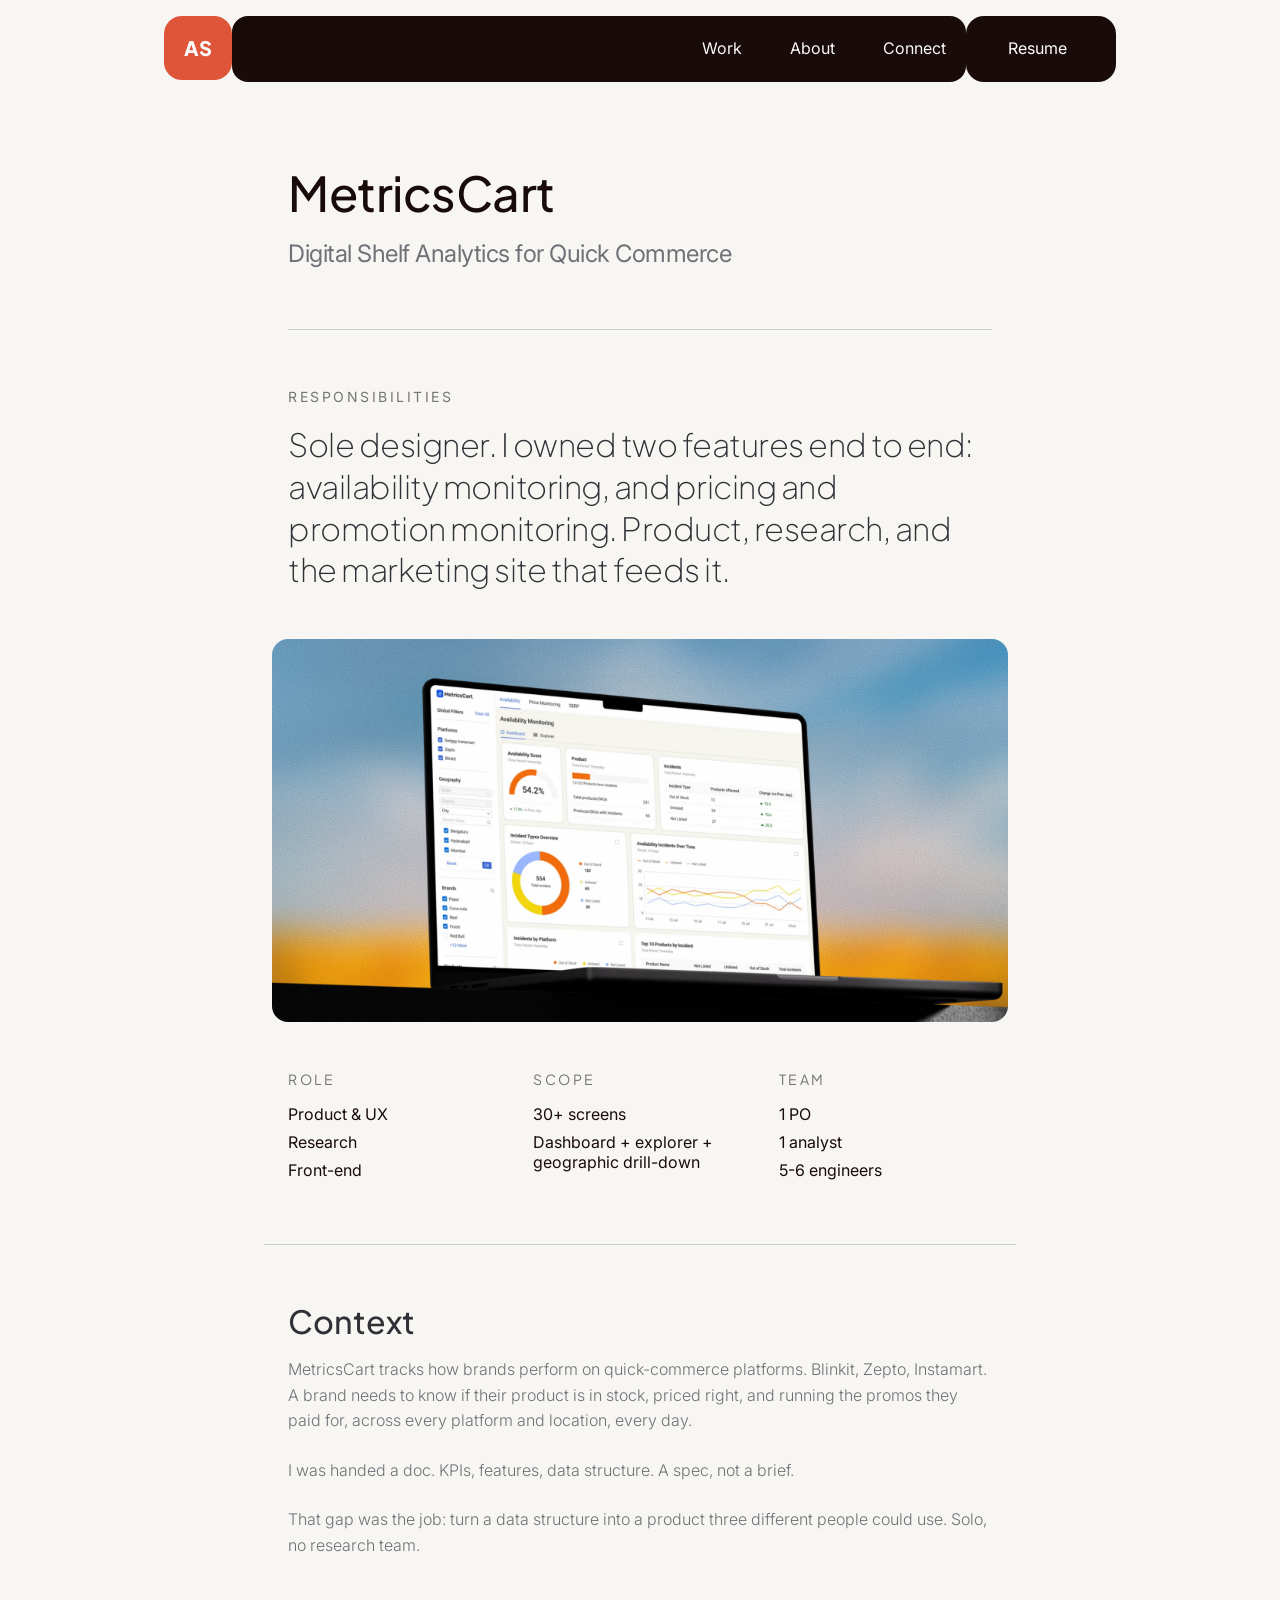
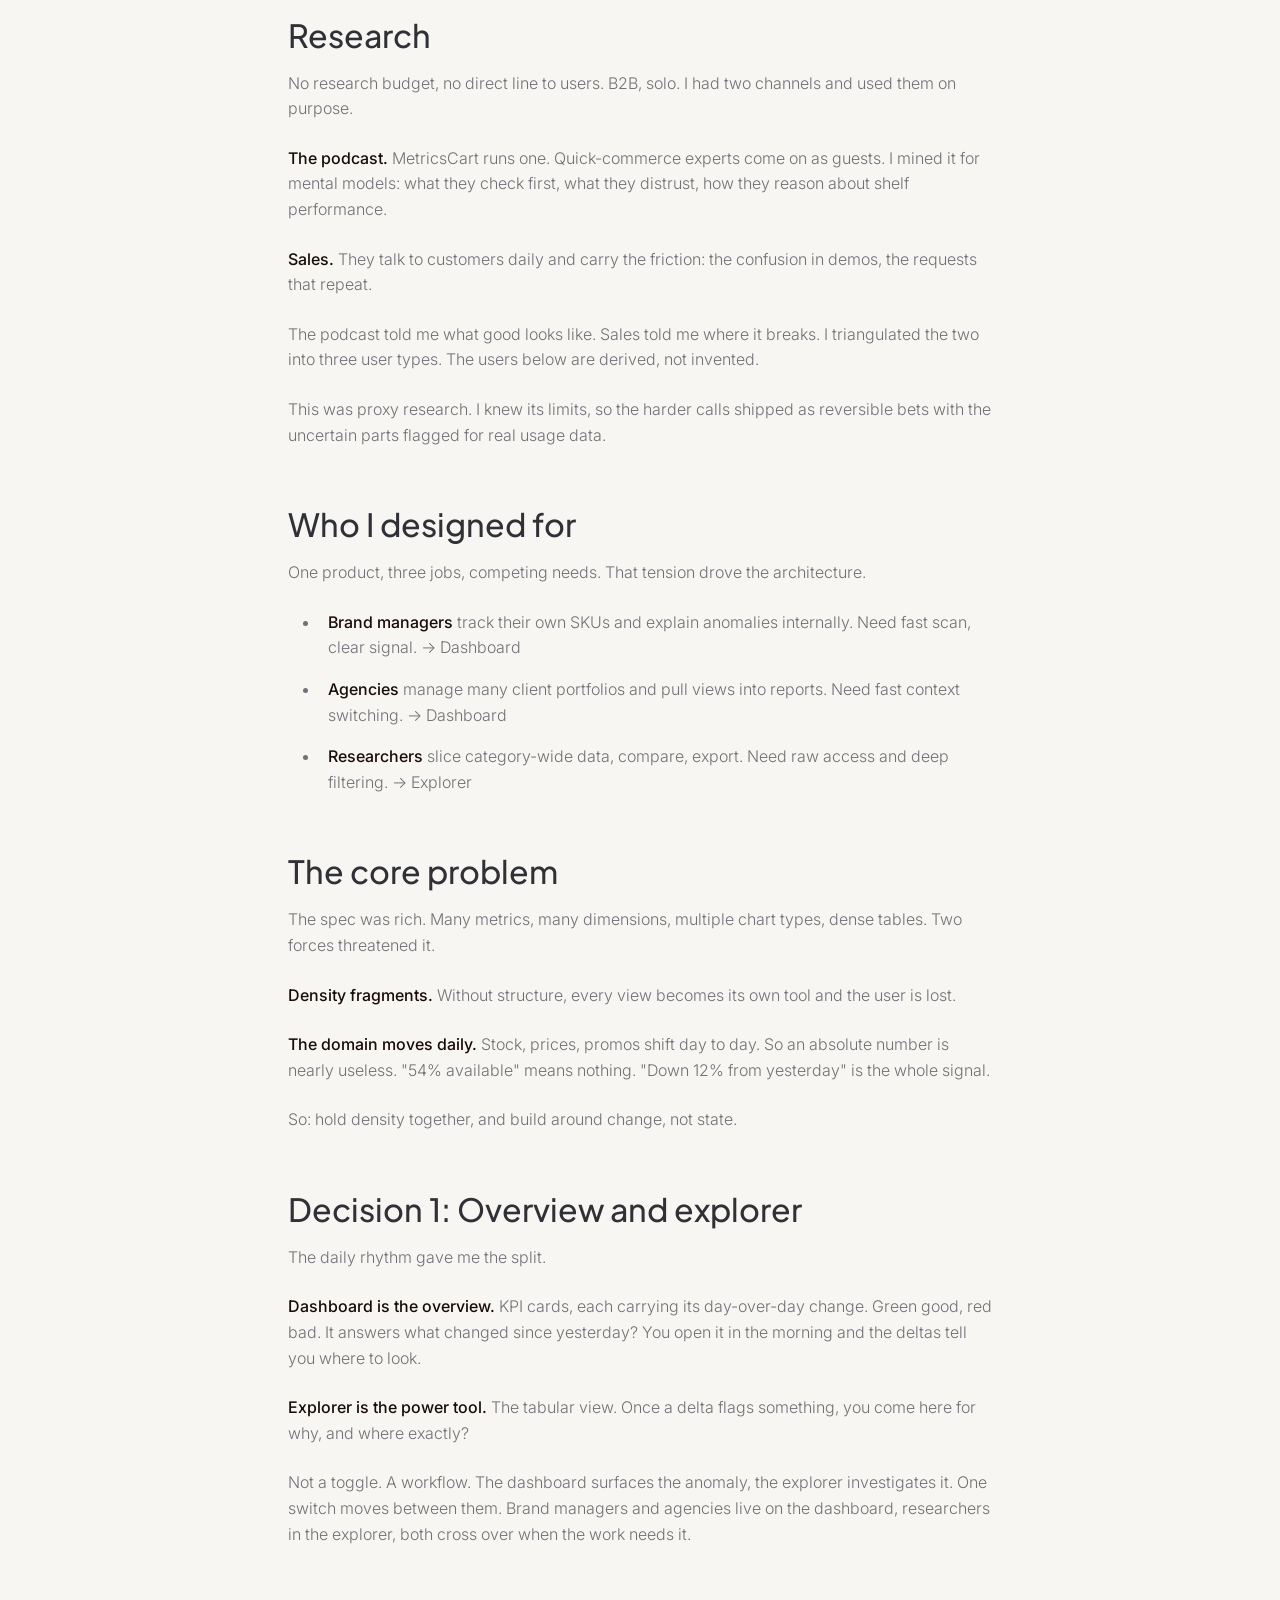
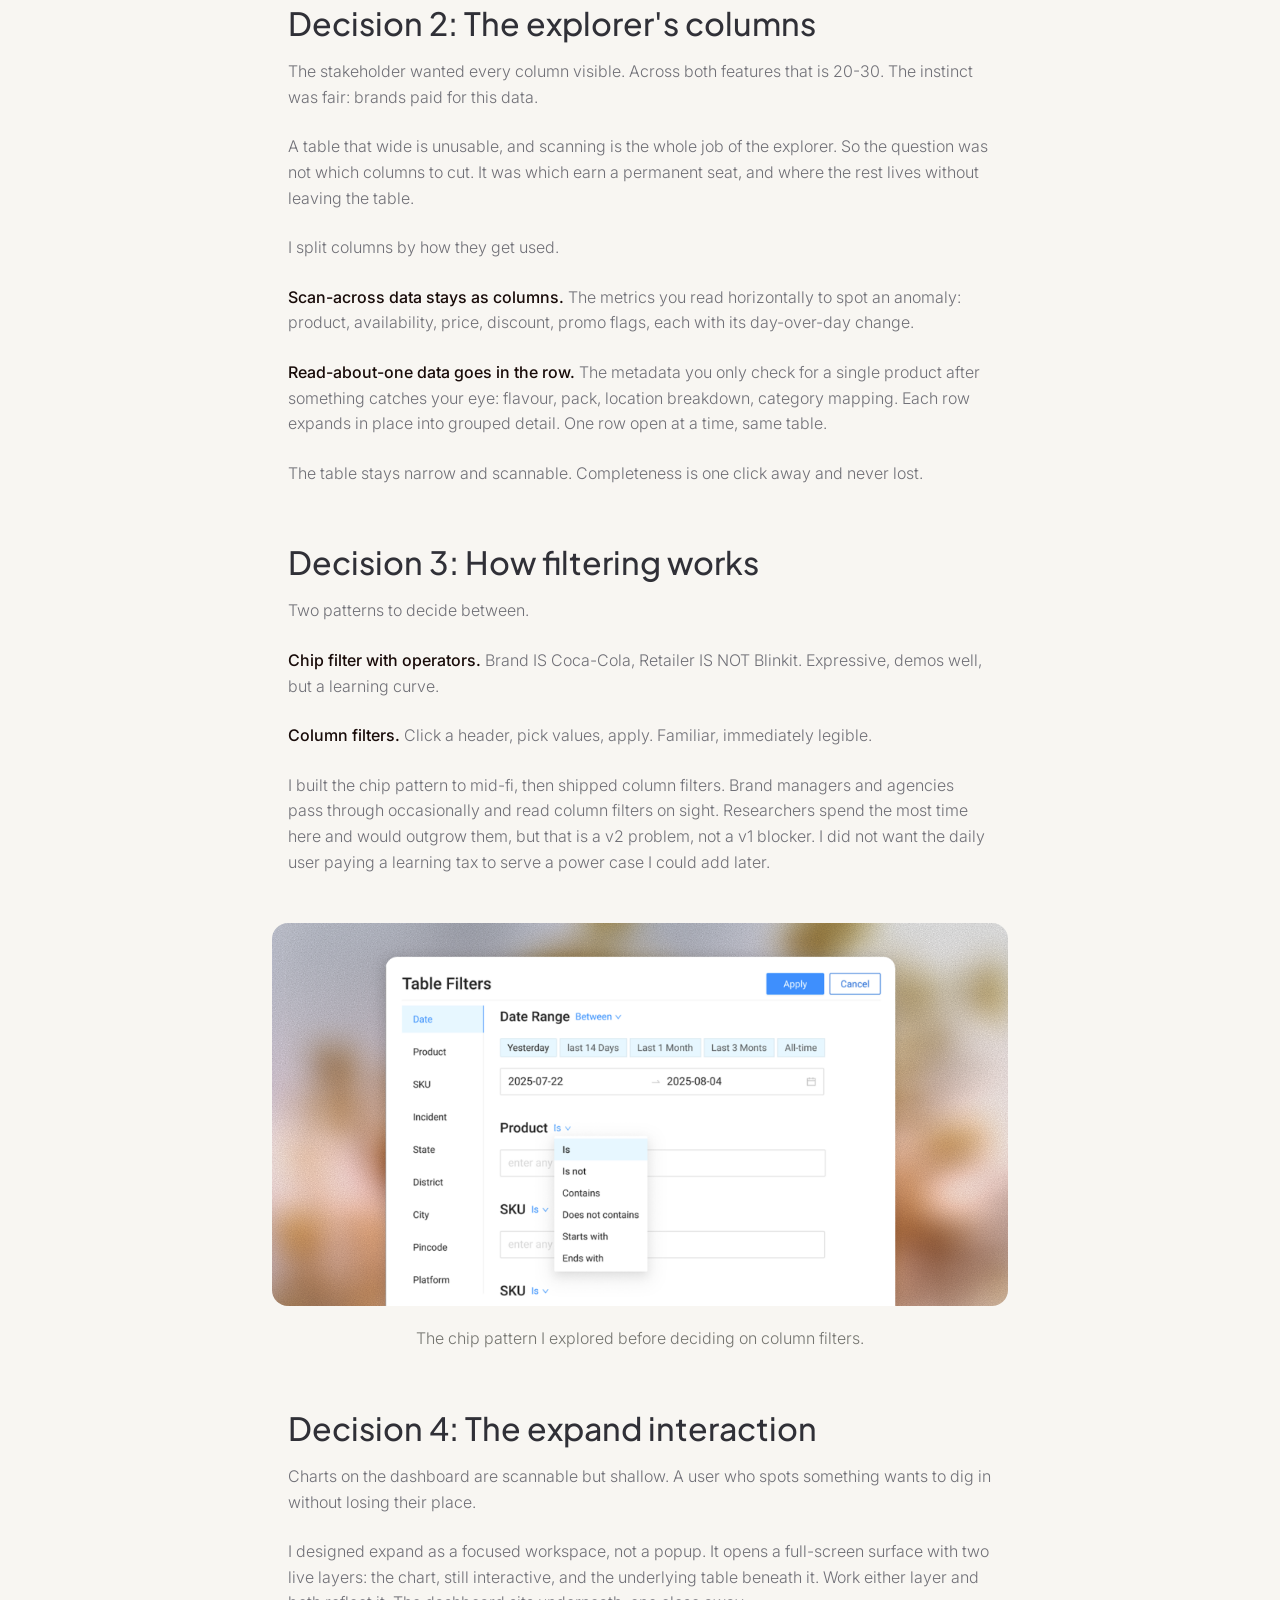
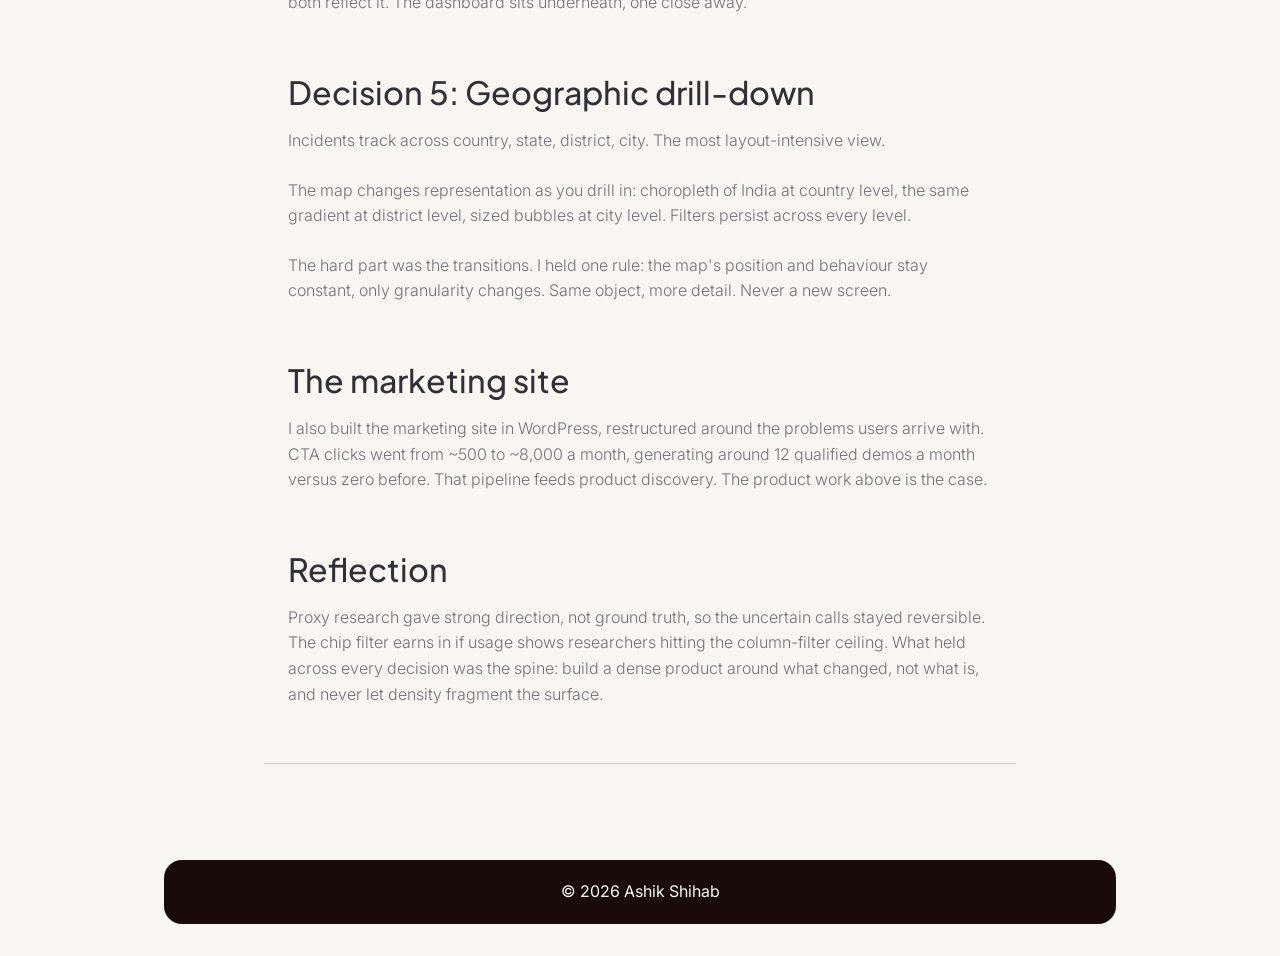
==== metricscart.html @ 1bef54e6 "v3.2" ====
<!doctype html>
<html lang="en">

<head>
  <!-- Google Tag Manager -->
  <script>(function(w,d,s,l,i){w[l]=w[l]||[];w[l].push({'gtm.start':
  new Date().getTime(),event:'gtm.js'});var f=d.getElementsByTagName(s)[0],
  j=d.createElement(s),dl=l!='dataLayer'?'&l='+l:'';j.async=true;j.src=
  'https://www.googletagmanager.com/gtm.js?id='+i+dl;f.parentNode.insertBefore(j,f);
  })(window,document,'script','dataLayer','GTM-5SR7J24V');</script>
  <!-- End Google Tag Manager -->
  <!-- Google tag (gtag.js) -->
  <script async src="https://www.googletagmanager.com/gtag/js?id=G-SK0MLRH5QR"></script>
  <script>
    window.dataLayer = window.dataLayer || [];
    function gtag() { dataLayer.push(arguments); }
    gtag('js', new Date());

    gtag('config', 'G-SK0MLRH5QR');
  </script>
    <meta charset="UTF-8" />
    <meta name="viewport" content="width=device-width, initial-scale=1.0" />
    <meta name="robots" content="noindex, nofollow" />
    <title>MetricsCart Case Study | Ashik Shihab</title>
    <meta property="og:title" content="MetricsCart Case Study | Ashik Shihab" />
    <meta property="og:description" content="Designing the V1 of a quick-commerce digital shelf analytics platform." />
    <meta property="og:image" content="assets/OG image.png" />
    <meta property="og:type" content="website" />
    <link rel="stylesheet" href="variables.css" />
    <link rel="stylesheet" href="styles.css" />
    <link rel="icon" type="image/png" href="assets/favicon.png" />
    <link rel="preconnect" href="https://fonts.googleapis.com" />
    <link rel="preconnect" href="https://fonts.gstatic.com" crossorigin />
    <link href="https://fonts.googleapis.com/css2?family=Plus+Jakarta+Sans:ital,wght@0,200..800;1,200..800&display=swap"
        rel="stylesheet" />
    <link rel="preconnect" href="https://fonts.googleapis.com" />
    <link rel="preconnect" href="https://fonts.gstatic.com" crossorigin />
    <link
        href="https://fonts.googleapis.com/css2?family=Inter:ital,opsz,wght@0,14..32,100..900;1,14..32,100..900&family=Plus+Jakarta+Sans:ital,wght@0,200..800;1,200..800&display=swap"
        rel="stylesheet" />
    <link rel="preconnect" href="https://fonts.googleapis.com">
    <link rel="preconnect" href="https://fonts.gstatic.com" crossorigin>
    <link
        href="https://fonts.googleapis.com/css2?family=Bodoni+Moda:ital,opsz,wght@0,6..96,400..900;1,6..96,400..900&display=swap"
        rel="stylesheet">
    <script type="text/javascript">
        (function(c,l,a,r,i,t,y){
            c[a]=c[a]||function(){(c[a].q=c[a].q||[]).push(arguments)};
            t=l.createElement(r);t.async=1;t.src="https://www.clarity.ms/tag/"+i;
            y=l.getElementsByTagName(r)[0];y.parentNode.insertBefore(t,y);
        })(window, document, "clarity", "script", "wahi4o6rlw");
    </script>

</head>

<body>
  <!-- Google Tag Manager (noscript) -->
  <noscript><iframe src="https://www.googletagmanager.com/ns.html?id=GTM-5SR7J24V"
  height="0" width="0" style="display:none;visibility:hidden"></iframe></noscript>
  <!-- End Google Tag Manager (noscript) -->
    <header>
        <div class="container container-nav">
            <a href="/" class="logo" id="home-logo">AS</a>
            <div class="nav-spacer"></div>
            <button class="nav-toggle" aria-label="Toggle navigation">
                <span></span>
                <span></span>
                <span></span>
            </button>
            <div class="mobile-menu">
                <div class="nav">
                    <a href="/#work">Work</a>
                    <a href="/#about">About</a>
                    <a href="#connect">Connect</a>
                </div>
                <a href="Ashik_Shihab.pdf" class="resume-btn" target="_blank">
                    <span>Resume</span>
                    <img src="assets/arrow.svg" width="20" height="20" alt="Arrow Icon" />
                </a>
            </div>
        </div>
    </header>

    <main class="case-study-main">
        <section class="container case-hero">
            <div class="text-container">
                <h1 class="case-title">MetricsCart</h1>
                <p class="case-subtitle">Digital Shelf Analytics for Quick Commerce</p>

                <div class="divider"></div>

                <p class="case-eyebrow">Responsibilities</p>
                <h2 class="case-heading">Sole designer. I owned two features end to end: availability monitoring, and pricing and promotion monitoring. Product, research, and the marketing site that feeds it.</h2>
            </div>

            <div class="case-main-image">
                <img src="assets/mc-casestudy-heroimg.png" alt="MetricsCart Hero Image" />
            </div>

            <div class="text-container">
                <div class="case-meta-grid">
                    <div class="meta-column">
                        <span class="meta-title">Role</span>
                        <ul>
                            <li>Product & UX</li>
                            <li>Research</li>
                            <li>Front-end</li>
                        </ul>
                    </div>
                    <div class="meta-column">
                        <span class="meta-title">Scope</span>
                        <ul>
                            <li>30+ screens</li>
                            <li>Dashboard + explorer + geographic drill-down</li>
                        </ul>
                    </div>
                    <div class="meta-column">
                        <span class="meta-title">Team</span>
                        <ul>
                            <li>1 PO</li>
                            <li>1 analyst</li>
                            <li>5-6 engineers</li>
                        </ul>
                    </div>
                </div>
            </div>
        </section>

        <section class="container case-content">
            <div class="case-section">
                <div class="text-container">
                    <h3>Context</h3>
                    <p>MetricsCart tracks how brands perform on quick-commerce platforms. Blinkit, Zepto, Instamart. A brand needs to know if their product is in stock, priced right, and running the promos they paid for, across every platform and location, every day.</p>
                    <p>I was handed a doc. KPIs, features, data structure. A spec, not a brief.</p>
                    <p>That gap was the job: turn a data structure into a product three different people could use. Solo, no research team.</p>
                </div>

            </div>

            <div class="case-section">
                <div class="text-container">
                    <h3>Research</h3>
                    <p>No research budget, no direct line to users. B2B, solo. I had two channels and used them on purpose.</p>
                    <p><span class="bold">The podcast.</span> MetricsCart runs one. Quick-commerce experts come on as guests. I mined it for mental models: what they check first, what they distrust, how they reason about shelf performance.</p>
                    <p><span class="bold">Sales.</span> They talk to customers daily and carry the friction: the confusion in demos, the requests that repeat.</p>
                    <p>The podcast told me what good looks like. Sales told me where it breaks. I triangulated the two into three user types. The users below are derived, not invented.</p>
                    <p>This was proxy research. I knew its limits, so the harder calls shipped as reversible bets with the uncertain parts flagged for real usage data.</p>
                </div>

            </div>

            <div class="case-section">
                <div class="text-container">
                    <h3>Who I designed for</h3>
                    <p>One product, three jobs, competing needs. That tension drove the architecture.</p>
                    <ul>
                        <li><span class="bold">Brand managers</span> track their own SKUs and explain anomalies internally. Need fast scan, clear signal. &rarr; Dashboard</li>
                        <li><span class="bold">Agencies</span> manage many client portfolios and pull views into reports. Need fast context switching. &rarr; Dashboard</li>
                        <li><span class="bold">Researchers</span> slice category-wide data, compare, export. Need raw access and deep filtering. &rarr; Explorer</li>
                    </ul>
                </div>

            </div>

            <div class="case-section">
                <div class="text-container">
                    <h3>The core problem</h3>
                    <p>The spec was rich. Many metrics, many dimensions, multiple chart types, dense tables. Two forces threatened it.</p>
                    <p><span class="bold">Density fragments.</span> Without structure, every view becomes its own tool and the user is lost.</p>
                    <p><span class="bold">The domain moves daily.</span> Stock, prices, promos shift day to day. So an absolute number is nearly useless. "54% available" means nothing. "Down 12% from yesterday" is the whole signal.</p>
                    <p>So: hold density together, and build around change, not state.</p>
                </div>

            </div>

            <div class="case-section">
                <div class="text-container">
                    <h3>Decision 1: Overview and explorer</h3>
                    <p>The daily rhythm gave me the split.</p>
                    <p><span class="bold">Dashboard is the overview.</span> KPI cards, each carrying its day-over-day change. Green good, red bad. It answers what changed since yesterday? You open it in the morning and the deltas tell you where to look.</p>
                    <p><span class="bold">Explorer is the power tool.</span> The tabular view. Once a delta flags something, you come here for why, and where exactly?</p>
                    <p>Not a toggle. A workflow. The dashboard surfaces the anomaly, the explorer investigates it. One switch moves between them. Brand managers and agencies live on the dashboard, researchers in the explorer, both cross over when the work needs it.</p>
                </div>

            </div>

            <div class="case-section">
                <div class="text-container">
                    <h3>Decision 2: The explorer's columns</h3>
                    <p>The stakeholder wanted every column visible. Across both features that is 20-30. The instinct was fair: brands paid for this data.</p>
                    <p>A table that wide is unusable, and scanning is the whole job of the explorer. So the question was not which columns to cut. It was which earn a permanent seat, and where the rest lives without leaving the table.</p>
                    <p>I split columns by how they get used.</p>
                    <p><span class="bold">Scan-across data stays as columns.</span> The metrics you read horizontally to spot an anomaly: product, availability, price, discount, promo flags, each with its day-over-day change.</p>
                    <p><span class="bold">Read-about-one data goes in the row.</span> The metadata you only check for a single product after something catches your eye: flavour, pack, location breakdown, category mapping. Each row expands in place into grouped detail. One row open at a time, same table.</p>
                    <p>The table stays narrow and scannable. Completeness is one click away and never lost.</p>
                </div>

            </div>

            <div class="case-section">
                <div class="text-container">
                    <h3>Decision 3: How filtering works</h3>
                    <p>Two patterns to decide between.</p>
                    <p><span class="bold">Chip filter with operators.</span> Brand IS Coca-Cola, Retailer IS NOT Blinkit. Expressive, demos well, but a learning curve.</p>
                    <p><span class="bold">Column filters.</span> Click a header, pick values, apply. Familiar, immediately legible.</p>
                    <p>I built the chip pattern to mid-fi, then shipped column filters. Brand managers and agencies pass through occasionally and read column filters on sight. Researchers spend the most time here and would outgrow them, but that is a v2 problem, not a v1 blocker. I did not want the daily user paying a learning tax to serve a power case I could add later.</p>
                </div>
                <div class="case-image-wrapper">
                    <img src="assets/Mid-fidelity-filter.png" alt="Mid-fidelity chip filter exploration" />
                    <p class="case-image-caption">The chip pattern I explored before deciding on column filters.</p>
                </div>
            </div>

            <div class="case-section">
                <div class="text-container">
                    <h3>Decision 4: The expand interaction</h3>
                    <p>Charts on the dashboard are scannable but shallow. A user who spots something wants to dig in without losing their place.</p>
                    <p>I designed expand as a focused workspace, not a popup. It opens a full-screen surface with two live layers: the chart, still interactive, and the underlying table beneath it. Work either layer and both reflect it. The dashboard sits underneath, one close away.</p>
                </div>

            </div>

            <div class="case-section">
                <div class="text-container">
                    <h3>Decision 5: Geographic drill-down</h3>
                    <p>Incidents track across country, state, district, city. The most layout-intensive view.</p>
                    <p>The map changes representation as you drill in: choropleth of India at country level, the same gradient at district level, sized bubbles at city level. Filters persist across every level.</p>
                    <p>The hard part was the transitions. I held one rule: the map's position and behaviour stay constant, only granularity changes. Same object, more detail. Never a new screen.</p>
                </div>

            </div>

            <div class="case-section">
                <div class="text-container">
                    <h3>The marketing site</h3>
                    <p>I also built the marketing site in WordPress, restructured around the problems users arrive with. CTA clicks went from ~500 to ~8,000 a month, generating around 12 qualified demos a month versus zero before. That pipeline feeds product discovery. The product work above is the case.</p>
                </div>
            </div>

            <div class="case-section">
                <div class="text-container">
                    <h3>Reflection</h3>
                    <p>Proxy research gave strong direction, not ground truth, so the uncertain calls stayed reversible. The chip filter earns in if usage shows researchers hitting the column-filter ceiling. What held across every decision was the spine: build a dense product around what changed, not what is, and never let density fragment the surface.</p>
                </div>
            </div>
        </section>

    </main>
    <footer>
        <div class="container footer-container">
            <p>&copy; 2026 Ashik Shihab</p>
        </div>
    </footer>
    <script src="script.js"></script>
</body>

</html>
---- variables.css ----
:root {
    /* Colors */
    --primary-color: #DF553A;
    --primary-hover: #ff9858;
    --bg-color: hsl(45, 31%, 96%);
    --dark-black: #180B09;
    --white: #fafaf9;
    --mid-black: #303037;
    --secondary-black: #505057;
    --light-black: #707077;
    --text-muted: hsl(53, 2%, 45%);
    --border-light: hsl(0, 0%, 80%);
    --border-warm: #ebe5e0;

    /* Typography */
    --font-heading: "Plus Jakarta Sans", sans-serif;
    --font-body: Inter, sans-serif;

    /* Font Sizes */
    --fs-base-px: 16px;
    --fs-xs: 0.875rem;
    --fs-sm: 1rem;
    --fs-base: 1.125rem;
    --fs-md: 1.25rem;
    --fs-lg: 1.5rem;
    --fs-xl: 2rem;
    --fs-xxl: 3rem;
    --fs-xxxl: 3.5rem;

    /* Font Weights */
    --fw-thin: 200;
    --fw-light: 300;
    --fw-regular: 400;
    --fw-medium: 500;
    --fw-semibold: 600;
    --fw-black: 900;

    /* Transitions */
    --transition-smooth: all 0.4s cubic-bezier(0.22, 1, 0.36, 1);
}
---- styles.css ----
/* RESET */
* {
  margin: 0;
  padding: 0;
  box-sizing: border-box;
  font-size: var(--fs-base-px);
}

html {
  scroll-behavior: smooth;
}

/* GLOBAL BODY STYLES */
body {
  background: var(--bg-color);
  max-width: 1000px;
  margin: 0 auto;
  color: var(--light-black);
}

/* CONTAINER (reusable wrapper) */
.container {
  margin: 0 1.5rem;
}

/* GLOBAL LINK STYLE */
a {
  text-decoration: none;
  color: inherit;
}



/* DEFAULT SECTION SPACING */
section {
  border-bottom: 1px solid var(--border-light);
}

/* HEADINGS BASE */
h1 {
  font-family: var(--font-heading);
  color: var(--dark-black);
}

h2,
h3,
h4 {
  font-family: var(--font-heading);
  color: var(--mid-black);
}

h3 {
  font-size: var(--fs-xl);
  font-weight: var(--fw-medium);
}

h2 {
  font-size: var(--fs-xxxl);
  font-weight: var(--fw-thin);
}

.text-accent {
  font-size: inherit;
  color: var(--text-muted);
  font-weight: inherit;
}

h4 {
  font-size: var(--fs-base);
}

p {
  font-family: var(--font-body);
  color: var(--light-black);
  margin-top: 1rem;
  line-height: 1.6;
}

.text-container {
  padding: 0 1rem;
}

a {
  font-family: var(--font-body);
  color: var(--light-black);
  line-height: 1.6;
}

li {
  font-family: var(--font-body);
  color: var(--light-black);
  margin-bottom: 0.5rem;
  margin-left: 0.5rem;
}

header {
  position: sticky;
  top: 1rem;
  z-index: 1000;
}

.container-nav {
  display: flex;
  flex-direction: row;
  justify-content: space-between;
  align-content: center;
  color: var(--white);
}

.nav-toggle {
  display: none;
  margin-left: auto;
  background: var(--dark-black);
  border: none;
  border-radius: 1.125rem;
  height: 64px;
  width: 64px;
  cursor: pointer;
  box-shadow: none;
}

.nav-toggle span {
  display: block;
  width: 20px;
  height: 2px;
  background: var(--white);
  border-radius: 999px;
  transition: transform 0.3s ease, opacity 0.3s ease;
}

.nav-spacer {
  display: none;
}

.mobile-menu {
  display: contents;
}

.nav {
  display: flex;
  flex-direction: row;
  align-content: center;
  gap: 1.5rem;
  background: var(--dark-black);
  width: 100%;
  align-items: center;
  justify-content: end;
  border-radius: 1rem;
  padding: 0.5rem;
  box-shadow: none;
}

.nav a {
  color: var(--white);
  padding: 0.75rem;
  background: transparent;
  border-radius: 1rem;
  transition: var(--transition-smooth);
}

.nav a:hover {
  background: var(--primary-color);
  color: var(--white);
}

.logo {
  font-family: var(--font-heading);
  font-weight: var(--fw-black);
  font-size: var(--fs-md);
  background: var(--primary-color);
  border-radius: 1.125rem;
  color: var(--white);
  box-shadow: none;
  display: flex;
  align-items: center;
  justify-content: center;
  height: 64px;
  padding: 0 1.25rem;
  transition: var(--transition-smooth);
}


.resume-btn {
  display: flex;
  padding: 1rem 1.5rem;
  background: var(--dark-black);
  border-radius: 1.125rem;
  color: #fff;
  align-items: center;
  justify-content: center;
  min-width: 150px;
  transition: var(--transition-smooth);
  box-shadow: none;
}

header.scrolled .nav-toggle,
header.scrolled .nav,
header.scrolled .logo,
header.scrolled .nav-spacer,
header.scrolled .resume-btn {
  box-shadow: 0 4px 20px rgba(0, 0, 0, 0.3);
  transition: box-shadow 0.3s ease;
}

.resume-btn span {
  padding-left: 1.25rem;
  transition: var(--transition-smooth);
}

.resume-btn img {
  transform: translateX(20px);
  margin-left: 0.5rem;
  transition: transform 0.3s ease, opacity 0.3s ease;
  filter: brightness(0) invert(1);
  opacity: 0;
}

.resume-btn:hover {
  background: var(--primary-color);
  color: var(--white);
}

.resume-btn:hover span {
  padding-left: 0rem;
}

.resume-btn:hover img {
  transform: translateX(0);
  transition: transform 0.3s ease, opacity 0.3s ease;
  opacity: 1;
}

.bold {
  font-size: inherit;
  font-weight: var(--fw-medium);
  color: var(--dark-black);
}

.hero {
  padding: 5rem 0.5rem 6rem 0.5rem;
}

.hero-title {
  font-size: var(--fs-base);
  line-height: 1.6;
  margin-bottom: 0rem;
  font-weight: var(--fw-medium);
  color: var(--secondary-black);
}

.hero-description {
  font-size: var(--fs-sm);
  line-height: 1.6;
  font-weight: var(--fw-light);
  margin: 0;
  margin-top: 0.25rem;
  color: var(--light-black);
  letter-spacing: 1px;
}

.hero-additional-info {
  font-size: var(--fs-xxl);
  line-height: 1.2;
  margin: 2rem 0;
  font-weight: var(--fw-light);
  max-width: 85%;
  color: var(--mid-black);
}

.hero-subtitle {
  max-width: 70%;
  font-size: var(--fs-md);
}

.hero-cta {
  display: flex;
  gap: 2rem;
}

/* BUTTON BASE STYLES */
.btn-primary,
.btn-secondary {
  display: flex;
  background-color: transparent;
  padding: 0;
  border: none;
  font-family: var(--font-heading);
  font-weight: var(--fw-regular);
  width: fit-content;
  transition: var(--transition-smooth);
}

.btn-arrow {
  padding: 0.5rem;
  font-size: var(--fs-sm);
  font-weight: var(--fw-regular);
  display: flex;
  align-items: center;
  transition: transform 0.5s cubic-bezier(0.25, 0.8, 0.25, 1), border-radius 0.5s cubic-bezier(0.25, 0.8, 0.25, 1);
}

.btn-label {
  padding: 0.5rem 1rem;
  font-size: var(--fs-sm);
  font-weight: var(--fw-regular);
  display: flex;
  align-items: center;
  transition: var(--transition-smooth);
}

/* PRIMARY BUTTON */
.btn-primary {
  color: var(--dark-black);
}

.btn-primary .btn-label {
  border-radius: 12px;
  background: linear-gradient(to left, var(--primary-color) 50%, var(--dark-black) 50%);
  background-size: 200% 100%;
  background-position: left bottom;
  color: var(--white);
}

.btn-primary .btn-arrow {
  border-radius: 12px;
  background-color: var(--primary-color);
  color: var(--white);
}

.btn-primary .btn-arrow img {
  filter: brightness(0) invert(1);
}

.btn-primary:hover {
  color: var(--primary-color);
}



.btn-primary:hover .btn-label {
  background-position: right bottom;
  border-radius: 12px 0 0 12px;
}

.btn-primary:hover .btn-arrow {
  border-radius: 0 12px 12px 0;
  transform: translateX(-5px);
}

/* SECONDARY BUTTON */
.btn-secondary {
  color: var(--dark-black);
}

.btn-secondary .btn-label {
  border: 1px solid var(--dark-black);
  border-radius: 12px;
  background: linear-gradient(to left, var(--dark-black) 50%, transparent 50%);
  background-size: 200% 100%;
  background-position: left bottom;
  color: var(--dark-black);
}

.btn-secondary .btn-arrow {
  border: 1px solid var(--dark-black);
  border-radius: 12px;
  background-color: var(--dark-black);
}

.btn-secondary:hover .btn-label {
  background-position: right bottom;
  border-radius: 12px 0 0 12px;
  color: var(--white);
}

.btn-secondary:hover .btn-arrow {
  border-radius: 0 12px 12px 0;
  transform: translateX(-5px);
  background-color: var(--dark-black);
}

.btn-secondary:hover .btn-arrow img {
  filter: brightness(0) invert(1);
}

.desktop-btn {
  display: flex;
}

.mobile-btn {
  display: none;
}

/* SOCIAL PROOF SECTION */
.social-proof {
  display: flex;
  flex-direction: column;
  padding-top: 5rem;
  padding-bottom: 2rem;
  gap: 5rem;
  border-bottom: none;
}

.proof-text {
  display: flex;
  gap: 5rem;
}

.proof-subtext {
  align-content: center;
  /* Add custom styles for the subtext wrapper here */
}

.proof-cta {
  margin-top: 0;
}

.proof-grid {
  display: flex;
  flex-direction: row;
  justify-content: space-between;
  gap: 0;
}

.proof-card {
  flex: 1;
  border-radius: 1.125rem;
  padding: 2rem;
  display: flex;
  flex-direction: column;
  gap: 2rem;
  background-color: var(--white);
}


.proof-card h4 {
  font-size: var(--fs-base);
  color: var(--dark-black);
  margin: 0;
  font-weight: var(--fw-medium);
}

.proof-card p {
  color: var(--light-black);
  font-size: var(--fs-sm);
  margin: 0;
  line-height: 1.6;
}

.proof-card-1 {
  border: 1px solid var(--border-warm);
}

.proof-card-2 {
  border-top: 1px solid var(--border-warm);
  border-bottom: 1px solid var(--border-warm);
}

.proof-card-3 {
  border: 1px solid var(--border-warm);
}

/*section - work*/
.work-section {
  display: flex;
  flex-direction: column;
  padding: 5rem 0.5rem 6rem 0.5rem;
  gap: 3rem;
}

.work-container {
  display: flex;
  flex-direction: column;
}

.mc {
  padding-bottom: 0;
  border-bottom: none;
  margin-bottom: 4rem;
}



.work-grid {
  display: grid;
  grid-template-columns: 2fr 3fr;
  gap: 4rem;
}

.work-grid-left {
  display: flex;
  flex-direction: column;
  justify-content: space-between;
  height: 100%;
  gap: 5rem;
}

.work-header {
  display: flex;
  justify-content: space-between;
  align-items: center;
  gap: 2rem;
  margin-bottom: 2.5rem;
}

.work-header h3 {
  margin: 0;
  white-space: nowrap;
}

.work-connector {
  flex: 1;
  height: 1px;
  background-color: var(--border-light);
  position: relative;
}

.work-connector::after {
  content: '';
  position: absolute;
  right: 0;
  top: -4px;
  border: solid var(--text-muted);
  border-width: 0 1px 1px 0;
  display: inline-block;
  padding: 3px;
  transform: rotate(-45deg);
}

.work-desc-group {
  display: flex;
  flex-direction: column;
}

.work-cards {
  display: flex;
  flex-direction: column;
}

.project-tagline {
  font-size: var(--fs-md);
  font-weight: var(--fw-light);
  color: var(--light-black);
  margin: 0;
  white-space: nowrap;
}

.work-grid-right {
  display: flex;
  flex-direction: column;
  height: 100%;
}

.project-details {
  margin: 0;
}

.work-role,
.work-impact {
  display: flex;
  flex-direction: column;
  gap: 0.75rem;
}




.work-role-title,
.work-impact-title {
  display: flex;
  flex-direction: row;
  align-items: center;
  gap: 0.5rem;
}

.work-role h4,
.work-impact h4,
.impact-title {
  font-family: var(--font-heading);
  font-weight: var(--fw-medium);
  font-size: var(--fs-xs);
  color: var(--mid-black);
  margin: 0;
}

.work-role h4 {
  margin-left: 0.125rem;
}



.impact-title {
  margin-top: 0.5rem;
  margin-bottom: 0.75rem;
}

.work-role-list,
.work-impact-list {
  list-style: none;
  padding: 0;
  margin: 0;
  display: flex;
  flex-direction: row;
  flex-wrap: wrap;
}

.work-role-list li,
.work-impact-list li {
  font-family: var(--font-body);
  color: var(--light-black);
  font-size: var(--fs-xs);
  background-color: var(--white);
  border: 1px solid var(--border-warm);
  padding: 0.35rem 0.75rem;
  border-radius: 0.5rem;
  margin: 0;
}


.work-image-container {
  height: 100%;
}

.work-image-container img {
  width: 100%;
  height: 100%;
  object-fit: cover;
  border-radius: 16px;
  overflow: hidden;
  border: 1px solid var(--border-warm);
}

/* ABOUT SECTION */
.about-section {
  padding: 5rem 0.5rem 6rem 0.5rem;
  display: flex;
  flex-direction: column;
  gap: 3rem;
}

.about-content {
  display: flex;
  justify-content: space-between;
  gap: 10rem;
}

.about-left {
  max-width: 50%;
}

.about-left p {
  font-size: var(--fs-base);
  margin: 0 0 1rem 0;
  line-height: 1.7;
}

.about-right {
  max-width: 50%;
  display: flex;
  flex-direction: column;
  gap: 2rem;
}

/* WORK EXPERIENCE SECTION */
.work-experience {
  display: flex;
  flex-direction: column;
}

.work-experience h4,
.skills h4 {
  font-family: var(--font-heading);
  font-weight: var(--fw-medium);
  font-size: var(--fs-xs);
  color: var(--light-black);
  margin-top: 0;
  margin-bottom: 1rem;
}

.work-experience-item {
  position: relative;
  padding-left: 1rem;
  padding-bottom: 2rem;
  border-left: 1px solid var(--primary-color);
}

.work-experience-item:last-child {
  padding-bottom: 0;
}

.work-experience-item::before {
  content: '';
  position: absolute;
  left: -5px;
  top: 0.55rem;
  width: 9px;
  height: 9px;
  border-radius: 50%;
  background-color: var(--primary-color);
}

.current-role::before {
  border: 4px solid #F1B3A7;
  left: -9px;
  top: 0.55rem;
}

.past-role::before {
  left: -5px;
  top: 0.75rem;
}

.work-experience-title {
  font-weight: var(--fw-medium);
  color: var(--dark-black);
}

.work-experience-title,
.work-experience-company,
.work-experience-duration {
  margin: 0.25rem 0;
}

.work-experience-duration {
  font-size: var(--fs-xs);
}

.sub-role-list {
  list-style: none;
  padding: 0;
  margin: 0;
  position: relative;
}

.sub-role-item {
  position: relative;
  padding-left: 1.5rem;
  margin-bottom: 1rem;
}

.sub-role-item:last-child {
  margin-bottom: 0;
}

/* Vertical line between dots */
.sub-role-item:not(:last-child)::after {
  content: '';
  position: absolute;
  left: -0.5px;
  top: 0.55rem;
  height: calc(100% + 1rem);
  /* Reaches the next dot */
  width: 1px;
  background-color: var(--primary-color);
  z-index: 1;
}

.sub-role-item::before {
  content: '';
  position: absolute;
  left: -3px;
  top: 0.55rem;
  width: 7px;
  height: 7px;
  border-radius: 50%;
  background-color: var(--primary-color);
  z-index: 2;
}

/* Adjust the dot for the current role */
.sub-role-item:first-child::before {
  border: 3px solid #F1B3A7;
  left: -7px;
  top: 0.55rem;
  width: 9px;
  height: 9px;
}

.sub-role-item .work-experience-title,
.sub-role-item .work-experience-duration {
  margin: 0;
}

.sub-role-item .work-experience-duration {
  margin: 0;
}

.work-experience-group {
  margin-bottom: 2rem;
}

.work-experience-group .work-experience-company {
  margin-top: 0;
  margin-bottom: 0;
  font-weight: var(--fw-medium);
  color: var(--dark-black);
}

.work-experience-location {
  font-size: var(--fs-xs);
  color: var(--text-muted);
  margin-top: 0;
  margin-bottom: 12px;
}

.skills-list {
  padding-top: 0;
  list-style: none;
  display: flex;
  flex-direction: row;
  flex-wrap: wrap;
  padding-left: 0;
  margin: 0;
}

.skills-list li {
  font-family: var(--font-body);
  color: var(--light-black);
  font-size: var(--fs-xs);
  background-color: var(--white);
  border: 1px solid var(--border-warm);
  padding: 0.5rem 0.75rem;
  border-radius: 0.75rem;
  margin: 0;
}

.connect-section {
  padding: 5rem 0.5rem 6rem 0.5rem;
  display: flex;
  flex-direction: column;
  gap: 3rem;
}

.connect-cards {
  display: flex;
  flex-direction: row;
  gap: 1.5rem;
}

.contact-card {
  flex: 1;
  border-radius: 1.125rem;
  padding: 2rem;
  display: flex;
  flex-direction: column;
  gap: 2rem;
  background-color: var(--white);
  border: 1px solid var(--border-warm);
}

.contact-card h4 {
  font-family: var(--font-heading);
  text-transform: uppercase;
  letter-spacing: 2.5px;
  font-size: var(--fs-xs);
  color: var(--text-muted);
  font-weight: var(--fw-regular);
  margin: 0;
}

.contact-card p {
  color: var(--light-black);
  font-size: var(--fs-sm);
  margin: 0;
  line-height: 1.6;
}

.connect-item {
  display: flex;
  align-items: center;
  gap: 0.75rem;
}

.connect-item a {
  font-size: var(--fs-md);
  color: var(--dark-black);
  transition: var(--transition-smooth);
}

.connect-item a:hover {
  color: var(--primary-color);
}

.icon-btn {
  background: transparent;
  border: none;
  padding: 0;
  cursor: pointer;
  color: var(--light-black);
  display: flex;
  align-items: center;
  justify-content: center;
  transition: var(--transition-smooth);
}

.icon-btn:hover {
  color: var(--primary-color);
}

.connect-link {
  font-size: var(--fs-md);
  color: var(--white);
  transition: var(--transition-smooth);
  text-decoration: none;
}

.connect-link:hover {
  color: var(--primary-color);
}

.btn-small {
  display: flex;
  align-items: center;
  gap: 0.5rem;
  padding: 0.5rem 0.75rem;
  background-color: transparent;
  border: 1px solid var(--border-light);
  border-radius: 0.5rem;
  font-family: var(--font-body);
  font-size: var(--fs-xs) !important;
  color: var(--light-black);
  cursor: pointer;
  transition: var(--transition-smooth);
  text-decoration: none;
}

.btn-small-dark {
  border-color: var(--light-black);
  color: var(--border-light);
}

.btn-small-dark:hover {
  border-color: var(--white);
  color: var(--white);
}

.btn-small span {
  font-size: var(--fs-xs) !important;
}

.btn-small:hover {
  border-color: var(--primary-color);
  color: var(--primary-color);
}

.btn-small svg {
  width: 14px;
  height: 14px;
}

/* FOOTER SECTION */
footer {
  margin-bottom: 2rem;
}

.footer-container {
  display: flex;
  align-items: center;
  justify-content: center;
  background: var(--dark-black);
  border-radius: 1.125rem;
  min-height: 64px;
  height: auto;
  padding: 1rem;
  text-align: center;
}

.footer-container p {
  color: var(--white);
  margin-top: 0;
}

/* CASE STUDY SECTION */
.case-study-main {
  max-width: 800px;
  margin: 0 auto;
  padding-bottom: 6rem;
}

.case-hero {
  padding: 6rem 0.5rem 3.5rem 0.5rem;
}

.case-title {
  font-size: var(--fs-xxl);
  margin-bottom: 0.25rem;
  font-weight: var(--fw-medium);
  letter-spacing: -0.5px;
  color: var(--dark-black);
}

.case-subtitle {
  font-size: var(--fs-lg);
  margin-top: 0.75rem;
  margin-bottom: 3.5rem;
  color: var(--light-black);
  font-weight: var(--fw-regular);
  letter-spacing: -0.5px;
}

.divider {
  height: 1px;
  background-color: var(--border-light);
  width: 100%;
  margin-bottom: 3.5rem;
}

.case-eyebrow {
  font-size: var(--fs-xs);
  color: var(--text-muted);
  text-transform: uppercase;
  letter-spacing: 2.5px;
  margin-bottom: 1rem;
  margin-top: 0;
  font-weight: var(--fw-regular);
}

.case-heading {
  font-size: var(--fs-xl);
  font-family: var(--font-heading);
  color: var(--mid-black);
  font-weight: var(--fw-thin);
  margin-bottom: 3rem;
  line-height: 1.3;
  letter-spacing: -0.5px;
}

.case-main-image {
  margin-bottom: 3rem;
  width: 100%;
}

.case-main-image img {
  width: 100%;
  max-height: 600px;
  object-fit: cover;
  object-position: top;
  display: block;
  border-radius: 16px;
}

.case-meta-grid {
  display: grid;
  grid-template-columns: repeat(3, 1fr);
  gap: 2rem;
}

.meta-column .meta-title {
  display: block;
  font-family: var(--font-heading);
  text-transform: uppercase;
  letter-spacing: 2.5px;
  font-size: var(--fs-xs);
  color: var(--text-muted);
  font-weight: var(--fw-regular);
  margin-bottom: 1rem;
}

.meta-column ul {
  list-style: none;
  padding: 0;
  margin: 0;
}

.meta-column ul li {
  margin-left: 0;
  font-size: var(--fs-sm);
  margin-bottom: 0.5rem;
  color: var(--dark-black);
}

.case-content {
  padding: 3.5rem 0.5rem 0 0.5rem;
  border-bottom: 1px solid var(--border-light);
}

.case-section {
  margin-bottom: 3.5rem;
}

.case-section h3 {
  font-size: var(--fs-xl);
  margin-bottom: 1rem;
}

.case-section p {
  font-size: var(--fs-sm);
  color: var(--light-black);
  font-weight: var(--fw-light);
  line-height: 1.6;
  margin-bottom: 1.5rem;
  margin-top: 0;
}

.case-subheading {
  font-size: var(--fs-md);
  margin-top: 40px;
  margin-bottom: 1rem;
  font-weight: var(--fw-medium);
  line-height: 1.6;
}

.case-image-wrapper {
  margin: 3rem 0;
  text-align: center;
}

.case-image-wrapper img {
  width: 100%;
  margin-bottom: 1rem;
  border-radius: 16px;
}

.case-section p.case-image-caption {
  font-size: 1rem;
  color: var(--text-muted);
  margin: 0;
}

.case-section ul {
  margin-bottom: 2rem;
  padding-left: 1.5rem;
}

.case-section ul li {
  font-size: var(--fs-sm);
  color: var(--light-black);
  font-weight: var(--fw-light);
  line-height: 1.6;
  margin-bottom: 1rem;
  padding-left: 0.5rem;
}

/* CASE STUDY TABLE */
.table-container {
  overflow-x: auto;
  margin: 2.5rem 0;
  border: 1px solid var(--border-warm);
  border-radius: 12px;
  background: var(--white);
}

.case-table {
  width: 100%;
  border-collapse: collapse;
  text-align: left;
}

.case-table th {
  background: var(--dark-black);
  padding: 1.25rem 1.5rem;
  font-family: var(--font-heading);
  font-size: var(--fs-xs);
  text-transform: uppercase;
  letter-spacing: 0.1em;
  color: var(--white);
  font-weight: var(--fw-medium);
  border-bottom: none;
}

.case-table td {
  padding: 1.5rem;
  font-family: var(--font-body);
  font-size: 1rem;
  color: var(--light-black);
  font-weight: var(--fw-light);
  line-height: 1.6;
  border-bottom: 1px solid var(--border-warm);
  vertical-align: top;
}



.case-table tr:last-child td {
  border-bottom: none;
}

/* PRINCIPLE BOX */
.principle-box {
  background: var(--bg-color);
  padding: 2.5rem;
  border-radius: 12px;
  margin: 3rem 0;
  border-left: 4px solid var(--primary-color);
}

.case-principle {
  font-family: var(--font-heading) !important;
  font-size: var(--fs-lg) !important;
  color: var(--dark-black) !important;
  font-weight: var(--fw-medium) !important;
  margin: 0 !important;
  line-height: 1.4 !important;
}

.case-final-section {
  margin-bottom: 2rem;
}

/* IMPACT GRID */
.impact-grid {
  display: grid;
  grid-template-columns: repeat(3, 1fr);
  gap: 0;
  margin-top: 2.5rem;
}

.impact-card {
  display: flex;
  flex-direction: column;
  background-color: var(--white);
  border-radius: 1.125rem;
  padding: 2rem;
  gap: 2rem;
  border: 1px solid var(--border-warm);
}

.impact-heading {
  font-size: var(--fs-base);
  color: var(--dark-black);
  margin: 0;
  font-weight: var(--fw-medium);
}

.impact-card p {
  color: var(--light-black);
  font-size: var(--fs-sm);
  margin: 0;
  line-height: 1.6;
}

.coming-soon-notice {
  display: inline-flex;
  font-family: var(--font-heading);
  font-size: var(--fs-xs);
  text-transform: uppercase;
  letter-spacing: 1.5px;
  color: var(--white);
  background-color: var(--primary-color);
  border: 1px dashed var(--border-warm);
  padding: 0.5rem 1rem;
  border-radius: 0.75rem;
  font-weight: var(--fw-medium);
}

/* MORE WORK SECTION */
.more-work-section {
  padding: 6rem 0.5rem 4rem 0.5rem;
  border-bottom: none;
}

.more-work-heading {
  font-size: var(--fs-md);
  color: var(--dark-black);
  margin-bottom: 1.5rem;
  font-weight: var(--fw-medium);
  text-transform: uppercase;
  letter-spacing: 0.5px;
}

.more-work-card {
  display: flex;
  background-color: var(--white);
  border: 1px solid var(--border-light);
  border-radius: 20px;
  overflow: hidden;
  position: relative;
  transition: var(--transition-smooth);
  color: inherit;
  text-decoration: none;
}

.more-work-card:hover {
  border-color: var(--border-warm);
  transform: translateY(-4px);
  box-shadow: 0 12px 24px rgba(0, 0, 0, 0.05);
}

.more-work-content {
  padding: 3rem;
  flex: 1;
  display: flex;
  flex-direction: column;
  justify-content: center;
  align-items: flex-start;
}

.more-work-content h3 {
  font-size: var(--fs-xl);
  margin-bottom: 0.5rem;
}

.more-work-desc {
  font-size: var(--fs-base);
  color: var(--light-black);
  margin-bottom: 1rem;
  margin-top: 0;
}

.more-work-details {
  font-size: var(--fs-sm);
  color: var(--light-black);
  line-height: 1.6;
  margin-top: 0;
  margin-bottom: 0;
}

.more-work-image {
  flex: 1;
  background-color: var(--bg-color);
  border-right: 1px solid var(--border-light);
}

.more-work-image img {
  width: 100%;
  height: 100%;
  object-fit: cover;
  display: block;
}

/* TOOLKIT SECTION BELOW HERO */
.hero-toolkit {
  margin-top: 4rem;
  display: flex;
  flex-direction: row;
  align-items: center;
  gap: 0;
}

.toolkit-title {
  font-family: var(--font-heading);
  font-size: var(--fs-xs);
  color: var(--light-black);
  text-transform: uppercase;
  letter-spacing: 2.5px;
  font-weight: var(--fw-medium);
  margin: 0;
  flex-shrink: 0;
  white-space: nowrap;
  border-right: 1px solid var(--border-warm);
  padding: 1rem 1rem 1rem 0;
}

.toolkit-marquee {
  overflow: hidden;
  display: flex;
  flex: 1;
  width: 100%;
  position: relative;
  /* Premium edge-fade effect (subtle on left, deep on right) */
  -webkit-mask-image: linear-gradient(to right, transparent, black 4%, black 85%, transparent);
  mask-image: linear-gradient(to right, transparent, black 4%, black 85%, transparent);
}

.toolkit-logos {
  display: flex;
  flex-wrap: nowrap;
  gap: 0;
  align-items: center;
  flex-shrink: 0;
  will-change: transform;
  transform: translate3d(0, 0, 0);
  /* Smooth infinite scroll animation */
  animation: marquee-scroll 25s linear infinite;
}

/* Pause animation on hover */
.toolkit-marquee:hover .toolkit-logos {
  animation-play-state: paused;
}

@keyframes marquee-scroll {
  0% {
    transform: translateX(0);
  }

  100% {
    transform: translateX(-100%);
  }
}

.toolkit-item {
  display: flex;
  align-items: center;
  gap: 0.5rem;
  padding: 0.5rem 1rem;
  background-color: var(--white);
  border: 1px solid var(--border-warm);
  border-radius: 0.75rem;
  color: var(--light-black);
  font-family: var(--font-body);
  font-size: var(--fs-xs);
  font-weight: var(--fw-regular);
  transition: var(--transition-smooth);
  cursor: default;
  flex-shrink: 0;
}

.tool-text-container {
  display: inline-grid;
  grid-template-areas: "stack";
  align-items: center;
}

.toolkit-item span.tool-name,
.toolkit-item span.tool-yoe {
  grid-area: stack;
  font-size: var(--fs-xs);
  transition: opacity 0.3s cubic-bezier(0.25, 0.8, 0.25, 1);
}

.toolkit-item span.tool-name {
  opacity: 1;
}

.toolkit-item span.tool-yoe {
  opacity: 0;
}

.toolkit-item:hover span.tool-name {
  opacity: 0;
}

.toolkit-item:hover span.tool-yoe {
  opacity: 1;
}

.toolkit-item img {
  width: 20px;
  height: 20px;
  object-fit: contain;
  display: block;
  transition: transform 0.3s cubic-bezier(0.22, 1, 0.36, 1);
}

/* Hover effects for each toolkit item */
.toolkit-item:hover {
  transform: translateY(-2px);
  color: var(--dark-black);
  box-shadow: 0 4px 12px rgba(0, 0, 0, 0.05);
}

.toolkit-item:hover img {
  transform: scale(1.08);
}

/* Branded hover states (border tint & background tint) */
.toolkit-item[data-tool="figma"]:hover {
  border-color: rgba(242, 78, 30, 0.3);
  background-color: rgba(242, 78, 30, 0.04);
}

.toolkit-item[data-tool="protopie"]:hover {
  border-color: rgba(255, 102, 97, 0.3);
  background-color: rgba(255, 102, 97, 0.04);
}

.toolkit-item[data-tool="claude"]:hover {
  border-color: rgba(217, 119, 86, 0.3);
  background-color: rgba(217, 119, 86, 0.04);
}

.toolkit-item[data-tool="aftereffects"]:hover {
  border-color: rgba(153, 153, 255, 0.3);
  background-color: rgba(153, 153, 255, 0.04);
}

.toolkit-item[data-tool="lottie"]:hover {
  border-color: rgba(0, 193, 180, 0.3);
  background-color: rgba(0, 193, 180, 0.04);
}

.toolkit-item[data-tool="illustrator"]:hover {
  border-color: rgba(255, 154, 0, 0.3);
  background-color: rgba(255, 154, 0, 0.04);
}

.toolkit-item[data-tool="photoshop"]:hover {
  border-color: rgba(49, 168, 255, 0.3);
  background-color: rgba(49, 168, 255, 0.04);
}

.toolkit-item[data-tool="xd"]:hover {
  border-color: rgba(255, 38, 142, 0.3);
  background-color: rgba(255, 38, 142, 0.04);
}

.toolkit-item[data-tool="posthog"]:hover {
  border-color: rgba(245, 166, 35, 0.3);
  background-color: rgba(245, 166, 35, 0.04);
}

.toolkit-item[data-tool="ga"]:hover {
  border-color: rgba(249, 171, 0, 0.3);
  background-color: rgba(249, 171, 0, 0.04);
}

.toolkit-item[data-tool="lovable"]:hover {
  border-color: rgba(124, 58, 237, 0.3);
  background-color: rgba(124, 58, 237, 0.04);
}

/* RESPONSIVE LAYOUTS */

@media (max-width: 900px) {
  h1, .hero-additional-info {
    font-size: var(--fs-xl);
  }

  .hero-subtitle {
    max-width: 100%;
    font-size: var(--fs-base);
  }

  .hero-toolkit {
    flex-direction: column;
    align-items: flex-start;
    gap: 1rem;
  }

  .toolkit-title {
    border-right: none;
    padding: 0;
    margin: 0;
  }

  .social-proof {
    flex-direction: column;
    gap: 3rem;
  }

  .proof-text {
    width: 100%;
    flex-direction: column;
    gap: 1rem;
  }

  .proof-grid {
    width: 100%;
    flex-direction: column;
    gap: 0;
  }

  .connect-cards {
    flex-direction: column;
  }

  .proof-card-2 {
    border-top: none;
    border-bottom: none;
    border-left: 1px solid var(--border-warm);
    border-right: 1px solid var(--border-warm);
  }

  body {
    padding-top: 0.5rem;
  }

  h2 {
    font-size: var(--fs-xxl);
  }

  .hero {
    padding: 3.5rem 0.5rem 4rem 0.5rem;
  }

  .hero-additional-info {
    font-size: var(--fs-xl);
    max-width: 100%;
  }

  .container-nav {
    align-items: center;
    flex-wrap: wrap;
    position: relative;
  }

  .nav-toggle {
    display: flex;
    flex-direction: column;
    align-items: center;
    justify-content: center;
    gap: 4px;
  }

  .nav-spacer {
    display: block;
    flex-grow: 1;
    background: var(--dark-black);
    border-radius: 1.125rem;
    height: 64px;
  }

  .mobile-menu {
    display: none;
    position: absolute;
    top: calc(100% + 0.75rem);
    left: 0;
    width: 100%;
    flex-direction: column;
    z-index: 1000;
  }

  .container-nav.nav-open .mobile-menu {
    display: flex;
  }

  .container-nav .nav,
  .container-nav .resume-btn {
    display: flex;
    width: 100%;
  }

  .container-nav .nav {
    background: transparent;
    border-radius: 0;
    flex-direction: column;
    padding: 0;
    gap: 0.25rem;
  }

  .container-nav .nav a {
    background: var(--dark-black);
    border-radius: 16px;
    width: 100%;
    text-align: center;
    display: flex;
    justify-content: center;
    padding: 1rem;
  }

  .container-nav .resume-btn {
    margin-top: 0.25rem;
    border-radius: 16px;
    justify-content: center;
  }

  .work-section {
    padding: 3.5rem 0.5rem 4rem 0.5rem;
  }

  .work-header {
    flex-direction: column;
    align-items: flex-start;
    gap: 0.5rem;
  }

  .work-connector {
    display: none;
  }

  .project-tagline {
    white-space: normal;
  }

  .work-grid {
    grid-template-columns: 1fr;
    gap: 0;
  }

  .work-grid-right {
    padding-left: 0;
    border-left: none;
    padding-top: 1.5rem;
    margin-top: 1.5rem;
    height: auto;
  }

  .work-image-container,
  .work-image-container img {
    height: auto;
  }

  .work-grid-left {
    gap: 1.5rem;
  }

  .desktop-btn {
    display: none;
  }

  .mobile-btn {
    display: flex;
  }

  .about-section {
    padding: 3.5rem 0.5rem;
  }

  .about-content {
    flex-direction: column;
    gap: 3rem;
  }

  .about-left,
  .about-right {
    max-width: 100%;
  }

  .connect-section {
    padding: 3.5rem 0.5rem 4rem 0.5rem;
  }

  .connect-cta-banner {
    padding: 3rem !important;
    gap: 1rem !important;
    flex-direction: column !important;
  }

  .connect-cta-banner>div {
    min-width: 0 !important;
    max-width: 100% !important;
  }

  .connect-item a {
    word-break: break-word;
    /* Prevents long emails/links from overflowing */
  }

  .hidden-mobile {
    display: none !important;
  }

  /* Case Study Responsive */
  .case-meta-grid,
  .impact-grid {
    grid-template-columns: 1fr;
    gap: 1.5rem;
  }

  .case-heading {
    font-size: 1.75rem;
    width: 100% !important;
  }

  .more-work-card {
    flex-direction: column;
  }

  .more-work-content {
    padding: 2rem;
  }

  .more-work-image {
    border-right: none;
    border-bottom: 1px solid var(--border-light);
  }
}

/* TABLET SPECIFIC OVERRIDES */
@media (min-width: 600px) and (max-width: 900px) {
  .case-meta-grid {
    grid-template-columns: repeat(2, 1fr);
  }

  .mobile-menu {
    width: 50%;
    left: auto;
    right: 0;
  }

  h2 br {
    display: none;
  }

  h2,
  .hero-title,
  .hero-description,
  .proof-text p {
    width: 75%;
  }


  .about-right {
    flex-direction: row;
    justify-content: space-between;
  }

  .about-right .work-experience,
  .about-right .skills {
    width: 48%;
  }

}

/* MOBILE SPECIFIC OVERRIDES */
@media (max-width: 599px) {
  .hero-avatar {
    display: none;
  }

  .container {
    margin: 0 1rem;
  }

  .text-container {
    padding: 0;
  }

  .case-hero {
    padding: 3.5rem 0 3.5rem 0;
  }

  .case-section p.case-image-caption {
    margin-left: 0;
  }

  .connect-cta-banner {
    padding: 2rem !important;
  }

  .connect-item a {
    font-size: 1rem !important;
  }

  .about-right {
    gap: 3rem;
  }

  /* Table Mobile Fix */
  .case-table {
    min-width: 700px;
  }

  .case-table th,
  .case-table td {
    padding: 1rem;
  }
}
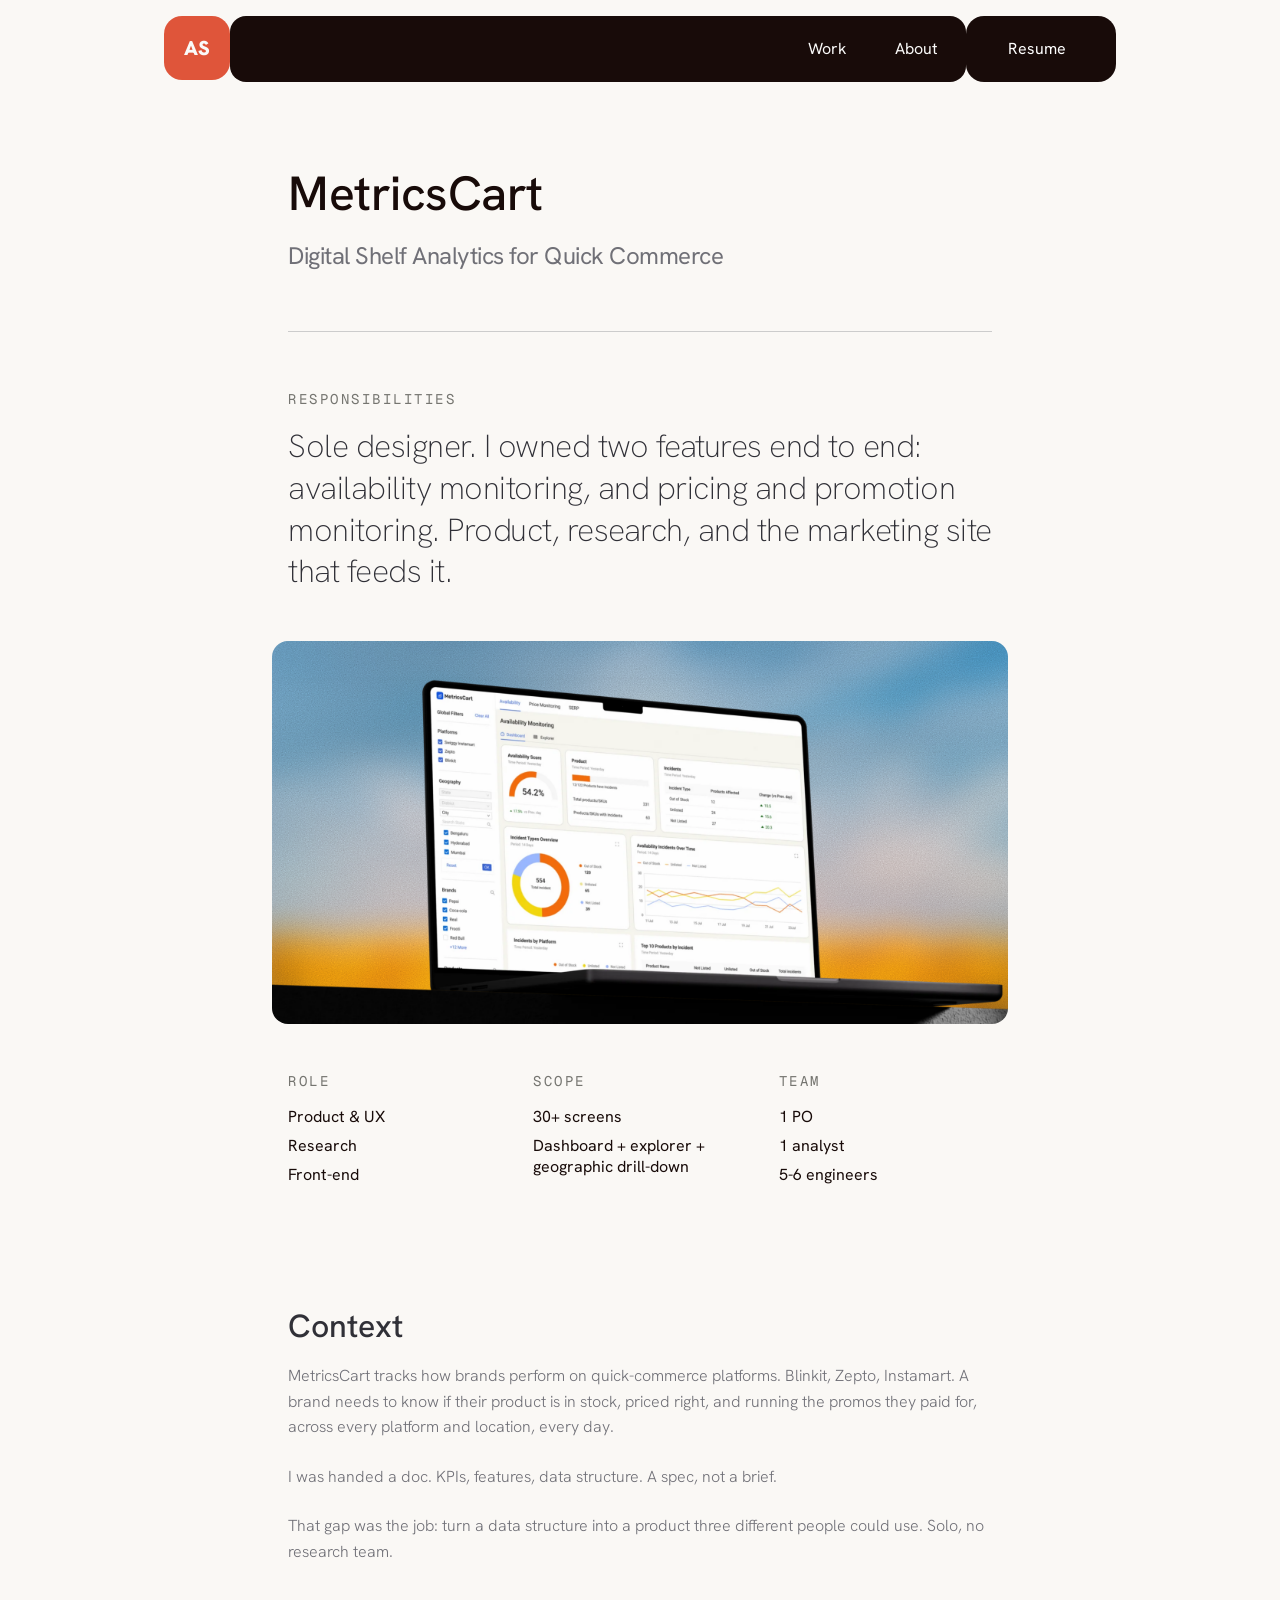
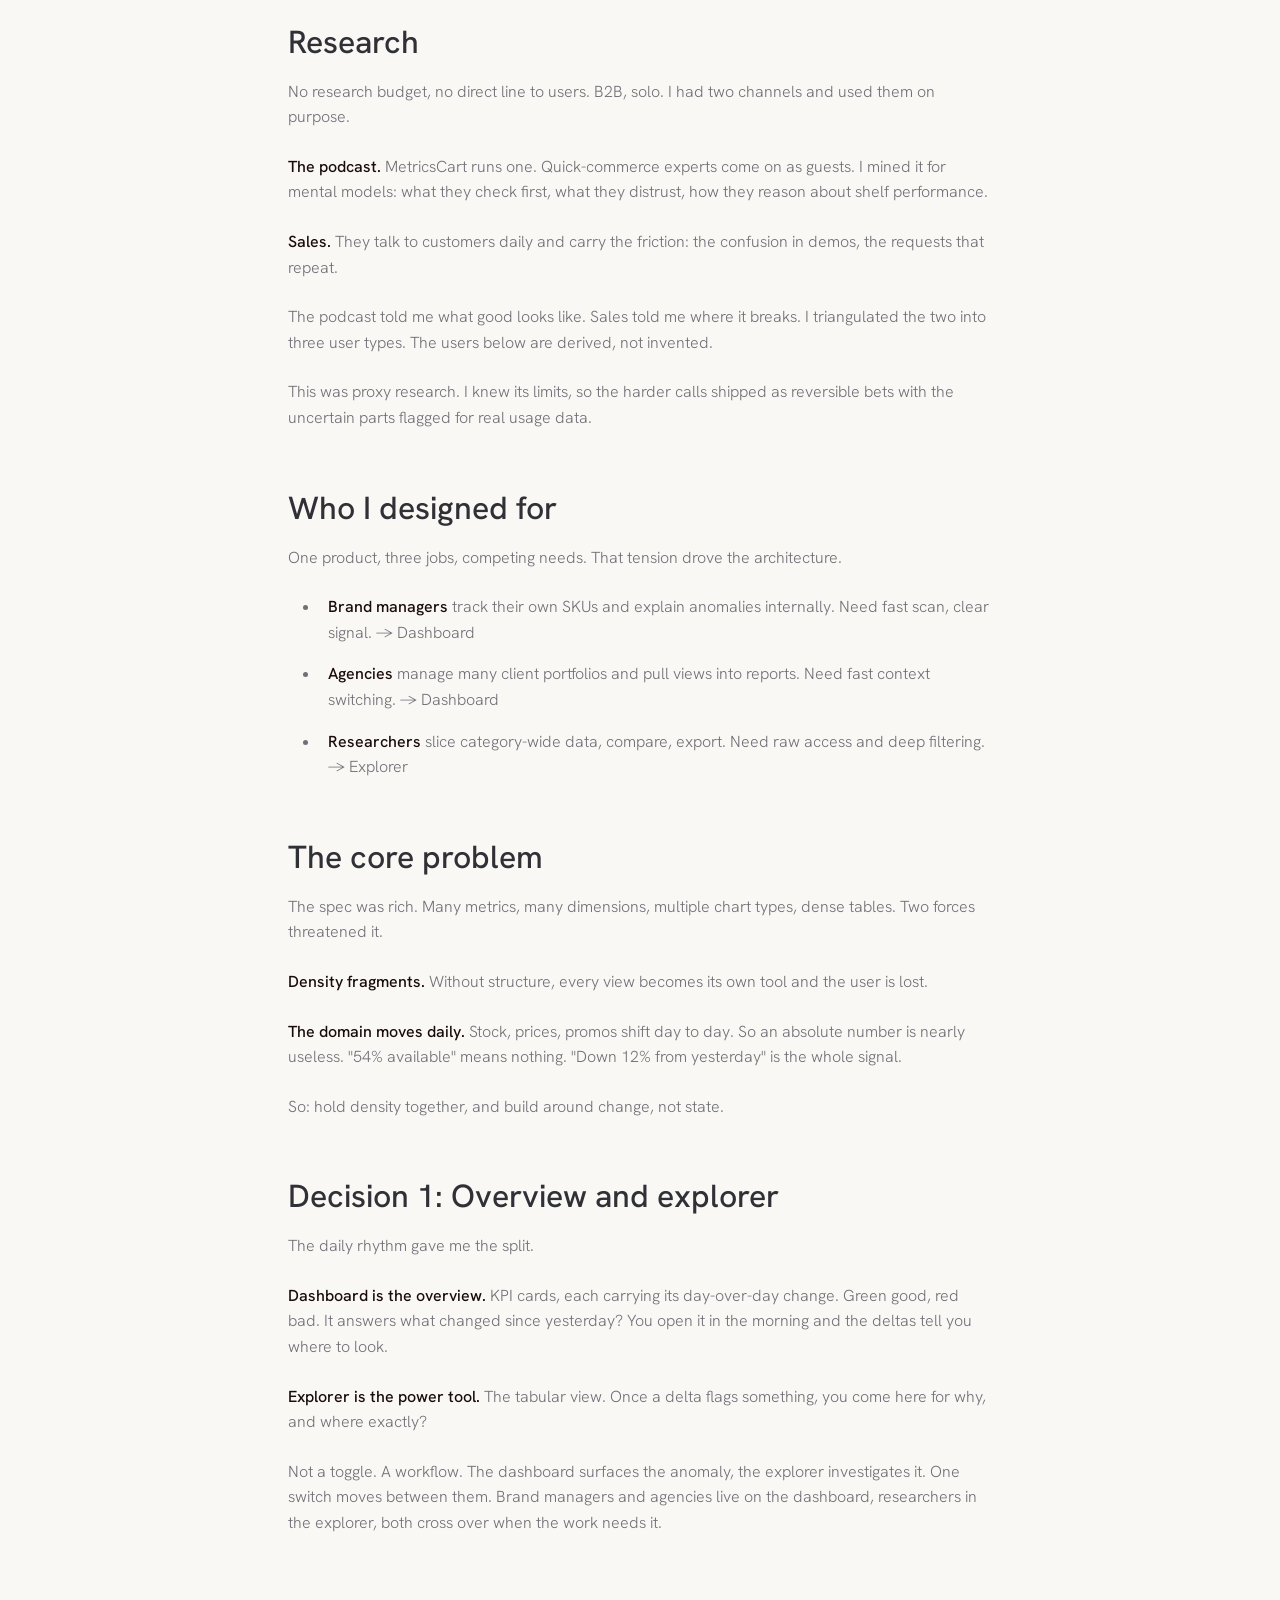
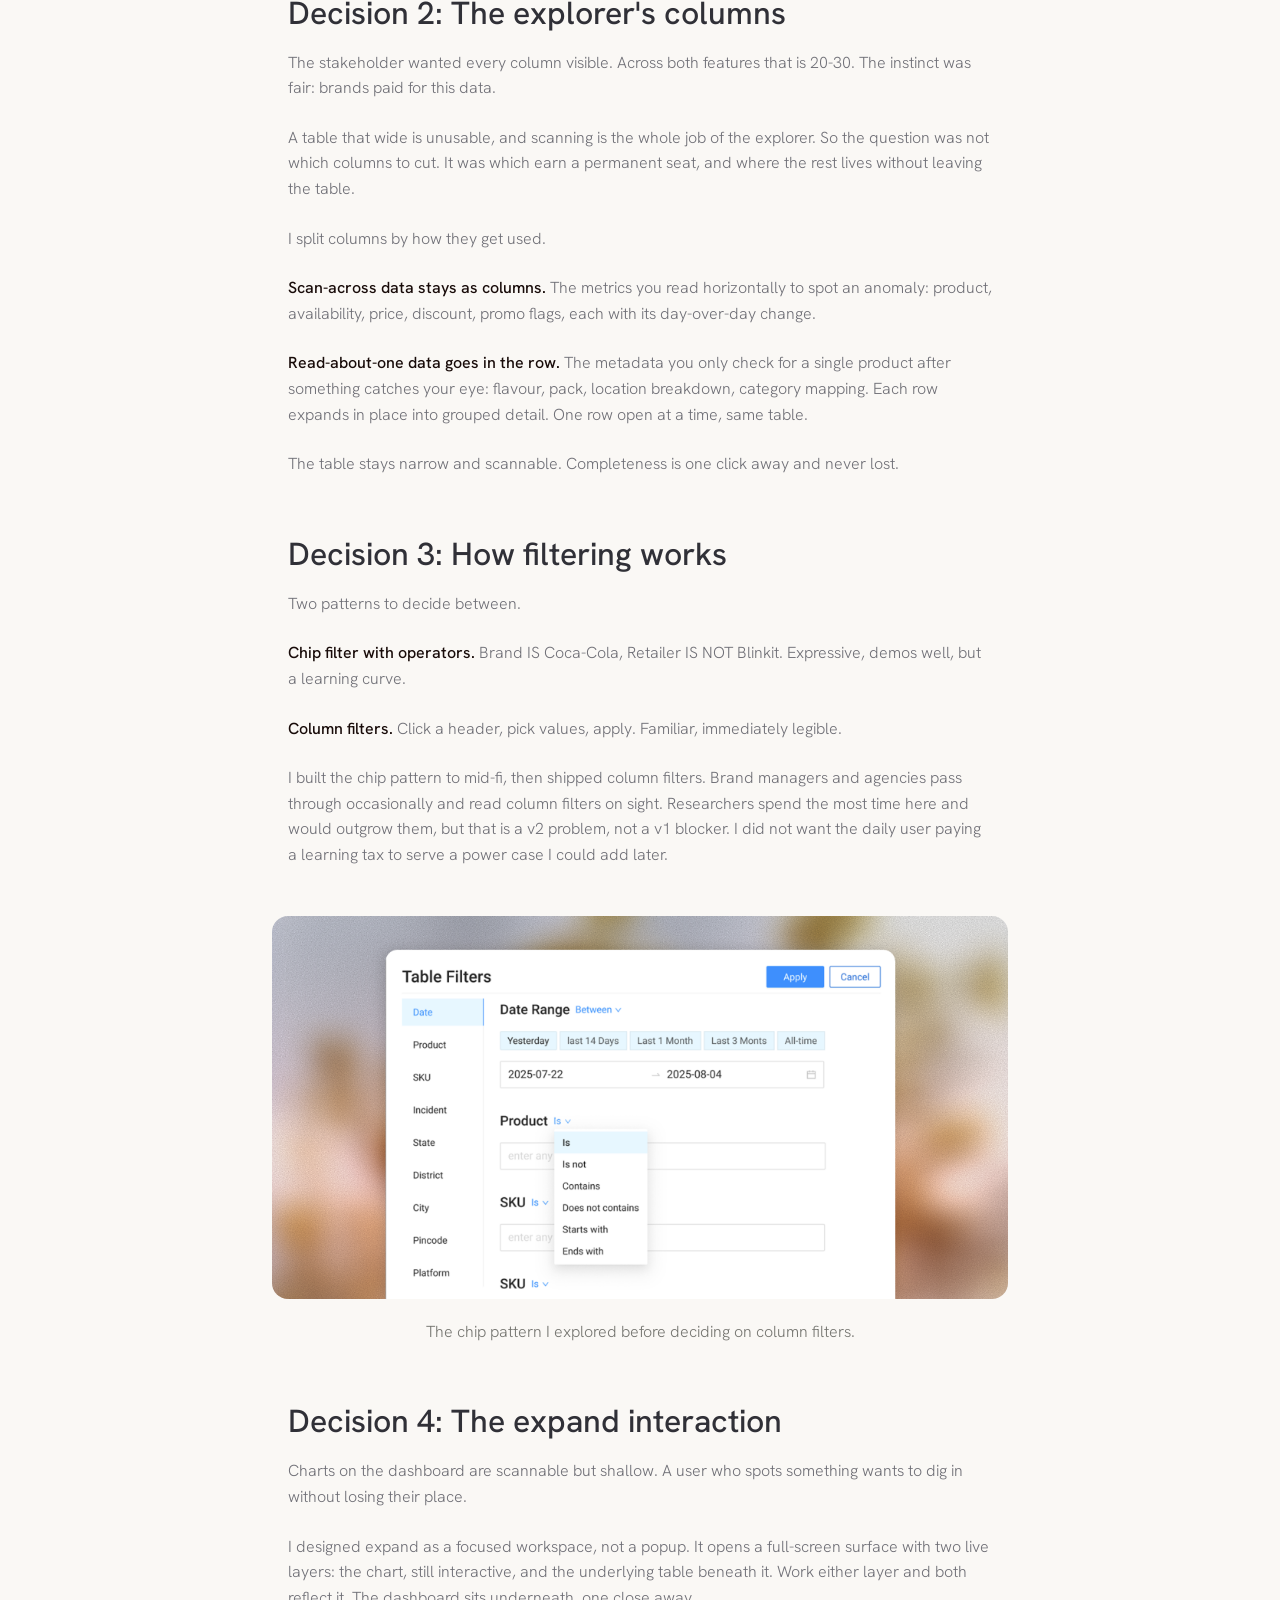
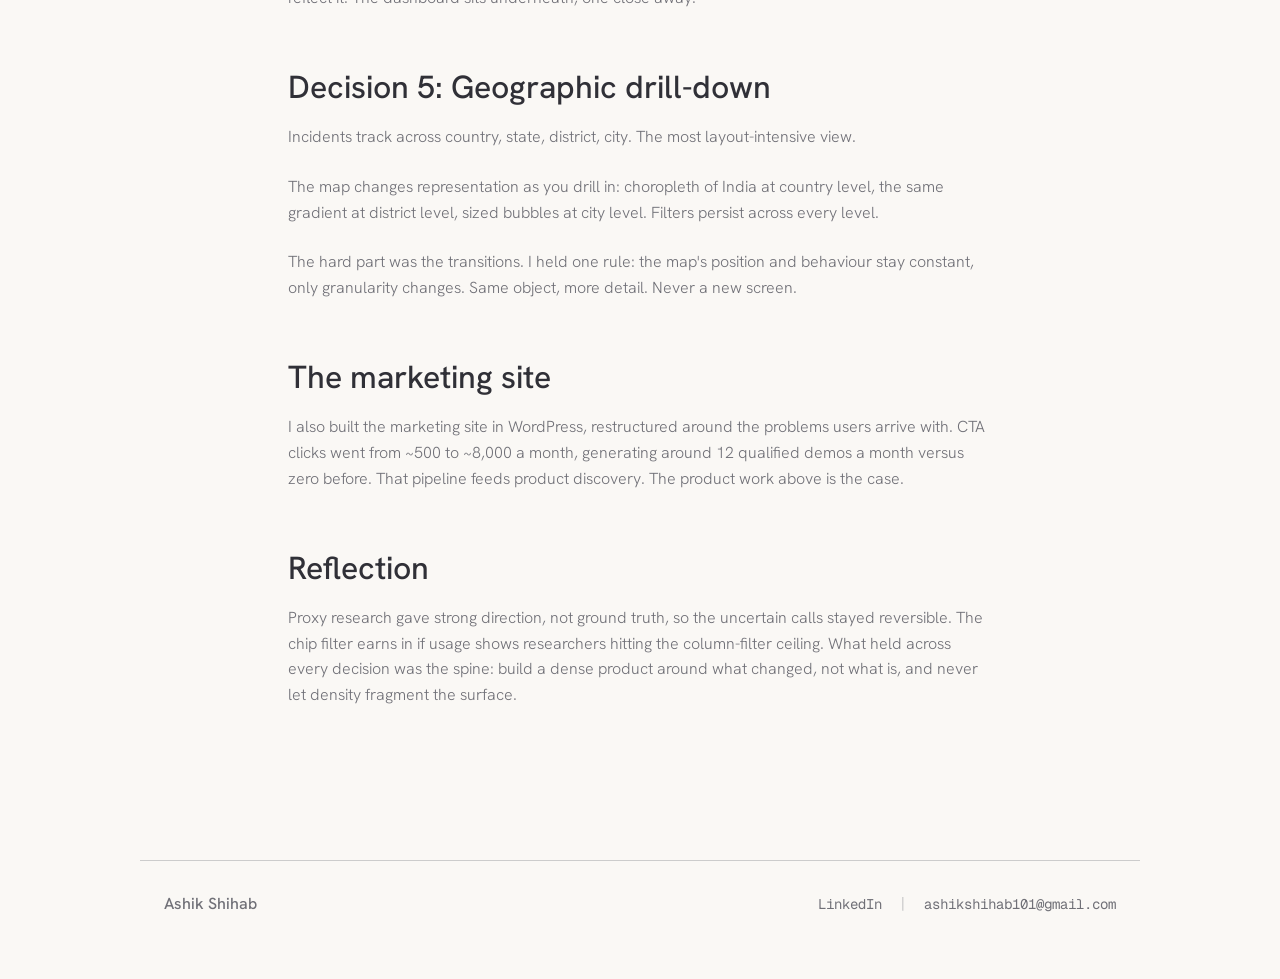
==== commit 53da878e: "fonts update" ====
--- a/metricscart.html
+++ b/metricscart.html
@@ -29,20 +29,9 @@
     <link rel="stylesheet" href="variables.css" />
     <link rel="stylesheet" href="styles.css" />
     <link rel="icon" type="image/png" href="assets/favicon.png" />
-    <link rel="preconnect" href="https://fonts.googleapis.com" />
-    <link rel="preconnect" href="https://fonts.gstatic.com" crossorigin />
-    <link href="https://fonts.googleapis.com/css2?family=Plus+Jakarta+Sans:ital,wght@0,200..800;1,200..800&display=swap"
-        rel="stylesheet" />
-    <link rel="preconnect" href="https://fonts.googleapis.com" />
-    <link rel="preconnect" href="https://fonts.gstatic.com" crossorigin />
-    <link
-        href="https://fonts.googleapis.com/css2?family=Inter:ital,opsz,wght@0,14..32,100..900;1,14..32,100..900&family=Plus+Jakarta+Sans:ital,wght@0,200..800;1,200..800&display=swap"
-        rel="stylesheet" />
     <link rel="preconnect" href="https://fonts.googleapis.com">
     <link rel="preconnect" href="https://fonts.gstatic.com" crossorigin>
-    <link
-        href="https://fonts.googleapis.com/css2?family=Bodoni+Moda:ital,opsz,wght@0,6..96,400..900;1,6..96,400..900&display=swap"
-        rel="stylesheet">
+    <link href="https://fonts.googleapis.com/css2?family=Geist+Mono:wght@100..900&family=Hanken+Grotesk:ital,wght@0,100..900;1,100..900&display=swap" rel="stylesheet">
     <script type="text/javascript">
         (function(c,l,a,r,i,t,y){
             c[a]=c[a]||function(){(c[a].q=c[a].q||[]).push(arguments)};
@@ -59,7 +48,7 @@
   height="0" width="0" style="display:none;visibility:hidden"></iframe></noscript>
   <!-- End Google Tag Manager (noscript) -->
     <header>
-        <div class="container container-nav">
+        <div class="container container-nav" style="max-width: 1000px;">
             <a href="/" class="logo" id="home-logo">AS</a>
             <div class="nav-spacer"></div>
             <button class="nav-toggle" aria-label="Toggle navigation">
@@ -71,7 +60,6 @@
                 <div class="nav">
                     <a href="/#work">Work</a>
                     <a href="/#about">About</a>
-                    <a href="#connect">Connect</a>
                 </div>
                 <a href="Ashik_Shihab.pdf" class="resume-btn" target="_blank">
                     <span>Resume</span>
@@ -246,9 +234,14 @@
         </section>
 
     </main>
-    <footer>
-        <div class="container footer-container">
-            <p>&copy; 2026 Ashik Shihab</p>
+    <footer style="border-top: 1px solid var(--border-light); padding: 2rem 0;">
+        <div class="container" style="max-width: 1000px; display: flex; justify-content: space-between; align-items: center; flex-wrap: wrap; gap: 1rem;">
+            <div style="font-family: var(--font-heading); font-weight: var(--fw-medium);">Ashik Shihab</div>
+            <div style="display: flex; gap: 1rem; font-size: var(--fs-xs); font-family: var(--font-mono);">
+                <a href="https://www.linkedin.com/in/ashik-shihab/" target="_blank" style="color: var(--light-black); font-size: var(--fs-xs); font-family: var(--font-mono); text-decoration: none; transition: var(--transition-smooth);" onmouseover="this.style.color='var(--primary-color)'" onmouseout="this.style.color='var(--light-black)'">LinkedIn</a>
+                <span style="color: var(--border-light); display: flex; align-items: center;">|</span>
+                <button onclick="navigator.clipboard.writeText('ashikshihab101@gmail.com'); const text = this; const origText = 'ashikshihab101@gmail.com'; text.innerText = 'Copied!'; setTimeout(() => { text.innerText = origText; }, 2000);" style="color: var(--light-black); font-size: var(--fs-xs); font-family: var(--font-mono); text-decoration: none; transition: var(--transition-smooth); background: none; border: none; padding: 0; cursor: pointer;" onmouseover="this.style.color='var(--primary-color)'" onmouseout="this.style.color='var(--light-black)'">ashikshihab101@gmail.com</button>
+            </div>
         </div>
     </footer>
     <script src="script.js"></script>
--- a/variables.css
+++ b/variables.css
@@ -2,7 +2,7 @@
     /* Colors */
     --primary-color: #DF553A;
     --primary-hover: #ff9858;
-    --bg-color: hsl(45, 31%, 96%);
+    --bg-color: hsl(40, 30%, 97%);
     --dark-black: #180B09;
     --white: #fafaf9;
     --mid-black: #303037;
@@ -13,8 +13,9 @@
     --border-warm: #ebe5e0;
 
     /* Typography */
-    --font-heading: "Plus Jakarta Sans", sans-serif;
-    --font-body: Inter, sans-serif;
+    --font-heading: "Hanken Grotesk", sans-serif;
+    --font-body: "Hanken Grotesk", sans-serif;
+    --font-mono: "Geist Mono", monospace;
 
     /* Font Sizes */
     --fs-base-px: 16px;
--- a/styles.css
+++ b/styles.css
@@ -42,9 +42,21 @@
   color: var(--dark-black);
 }
 
-h2,
-h3,
+h2 {
+  font-family: var(--font-mono);
+  color: var(--mid-black);
+}
+
 h4 {
+  font-family: var(--font-mono);
+  font-size: var(--fs-xs);
+  color: var(--text-muted);
+  text-transform: uppercase;
+  letter-spacing: 2.5px;
+  font-weight: var(--fw-regular);
+}
+
+h3 {
   font-family: var(--font-heading);
   color: var(--mid-black);
 }
@@ -147,6 +159,7 @@
   justify-content: end;
   border-radius: 1rem;
   padding: 0.5rem;
+  padding-right: 1rem;
   box-shadow: none;
 }
 
@@ -636,6 +649,7 @@
   display: flex;
   flex-direction: column;
   gap: 3rem;
+  border-bottom: none;
 }
 
 .about-content {
@@ -977,8 +991,19 @@
   padding-bottom: 6rem;
 }
 
+.case-study-main section {
+  border-bottom: none;
+}
+
+.case-study-main h4 {
+  font-family: var(--font-heading);
+  text-transform: none;
+  letter-spacing: normal;
+}
+
 .case-hero {
   padding: 6rem 0.5rem 3.5rem 0.5rem;
+  border-bottom: none;
 }
 
 .case-title {
@@ -1006,6 +1031,7 @@
 }
 
 .case-eyebrow {
+  font-family: var(--font-mono);
   font-size: var(--fs-xs);
   color: var(--text-muted);
   text-transform: uppercase;
@@ -1047,7 +1073,7 @@
 
 .meta-column .meta-title {
   display: block;
-  font-family: var(--font-heading);
+  font-family: var(--font-mono);
   text-transform: uppercase;
   letter-spacing: 2.5px;
   font-size: var(--fs-xs);
@@ -1071,7 +1097,6 @@
 
 .case-content {
   padding: 3.5rem 0.5rem 0 0.5rem;
-  border-bottom: 1px solid var(--border-light);
 }
 
 .case-section {
@@ -1789,6 +1814,10 @@
     display: none;
   }
 
+  .hero-social {
+    display: none !important;
+  }
+
   .container {
     margin: 0 1rem;
   }
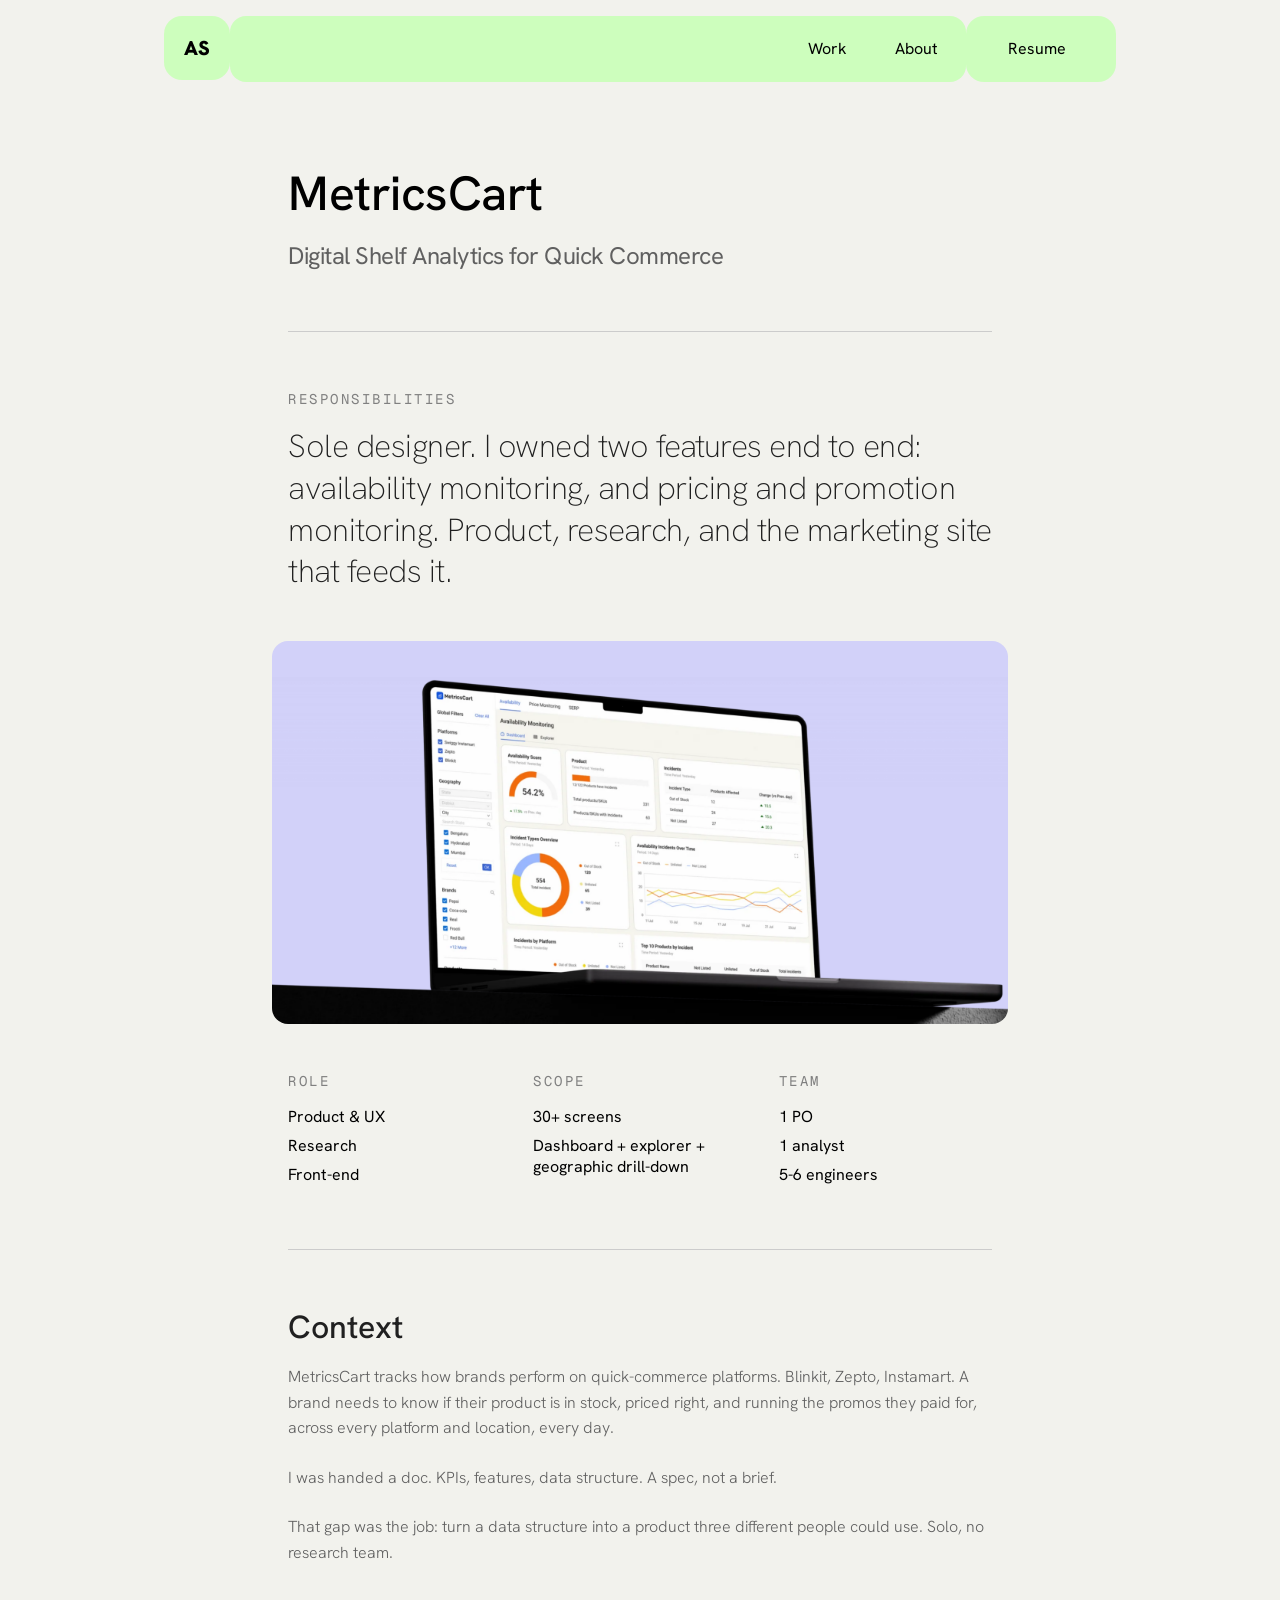
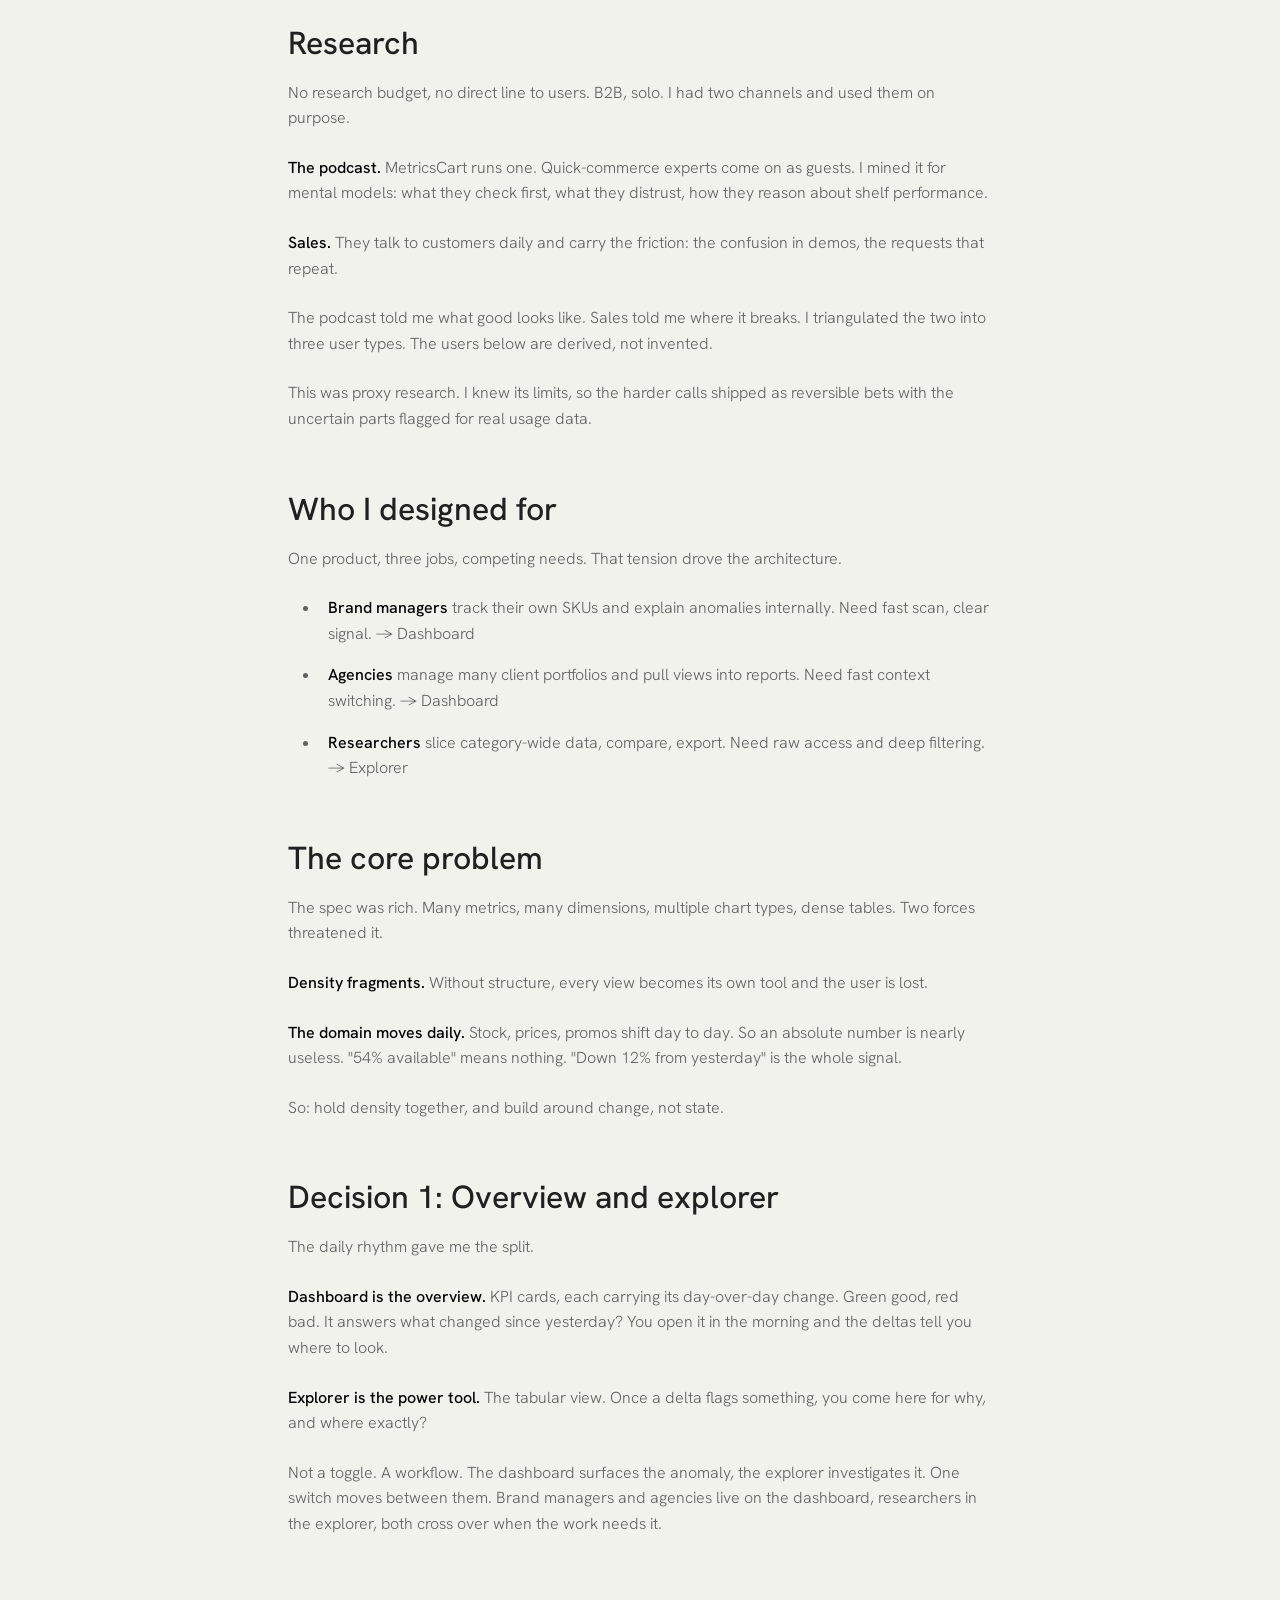
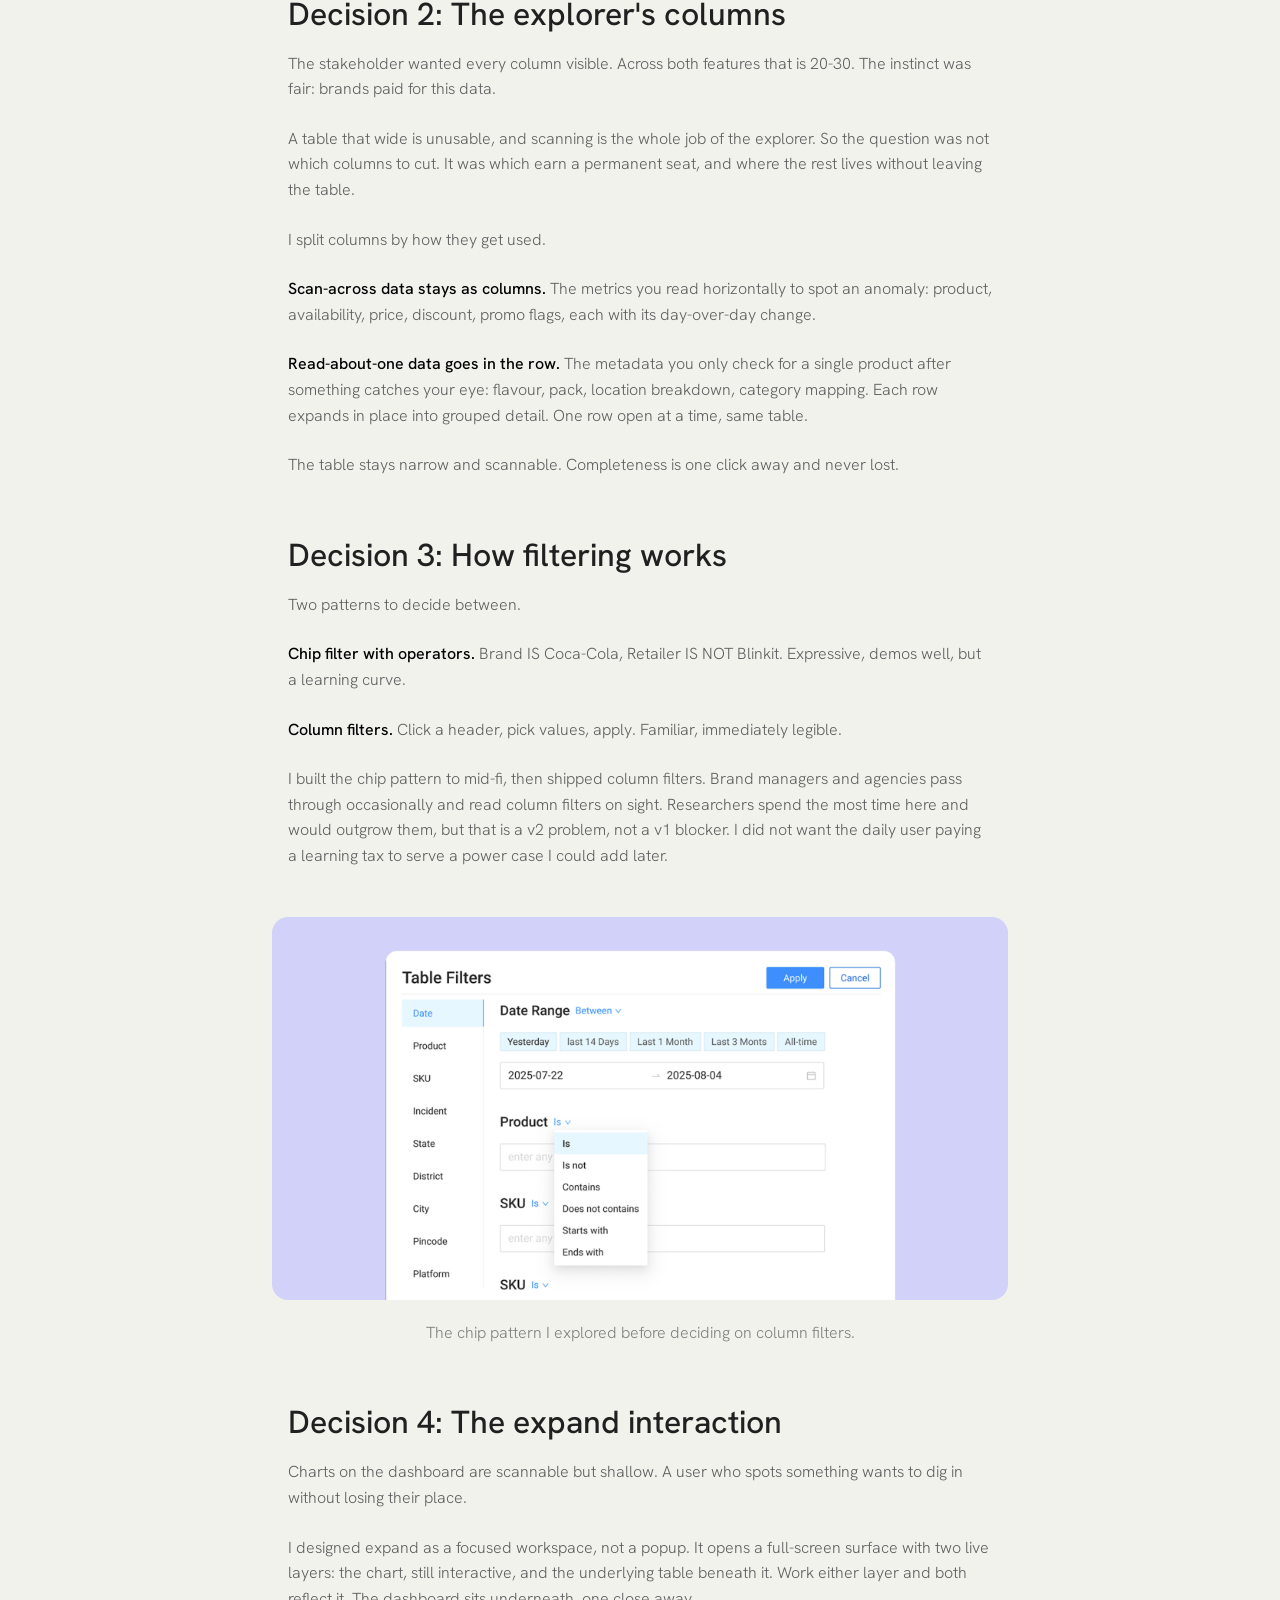
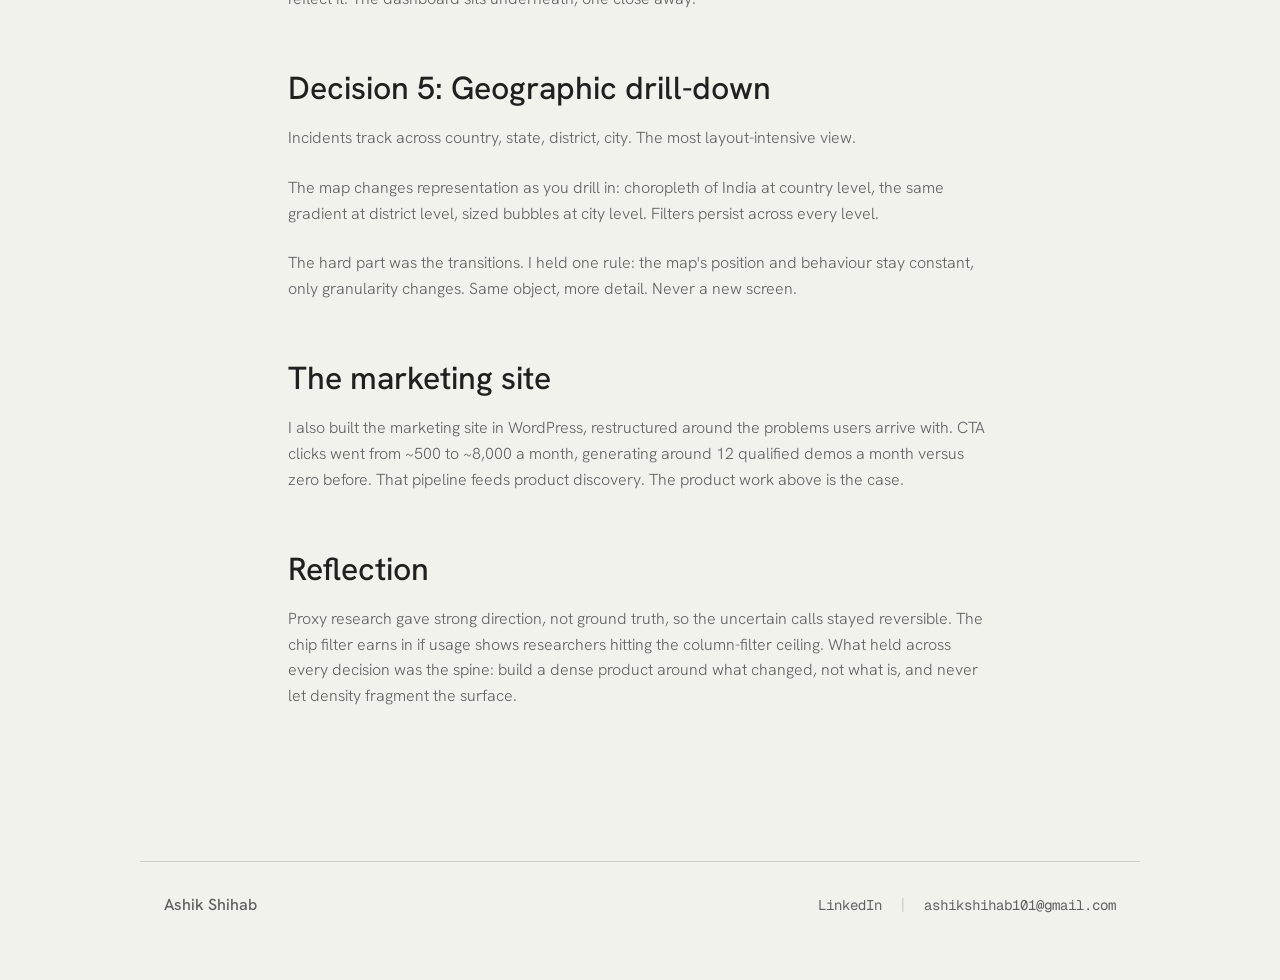
==== commit 355cc564: "minor" ====
--- a/metricscart.html
+++ b/metricscart.html
@@ -117,6 +117,7 @@
         <section class="container case-content">
             <div class="case-section">
                 <div class="text-container">
+                    <div class="divider"></div>
                     <h3>Context</h3>
                     <p>MetricsCart tracks how brands perform on quick-commerce platforms. Blinkit, Zepto, Instamart. A brand needs to know if their product is in stock, priced right, and running the promos they paid for, across every platform and location, every day.</p>
                     <p>I was handed a doc. KPIs, features, data structure. A spec, not a brief.</p>
--- a/variables.css
+++ b/variables.css
@@ -1,14 +1,14 @@
 :root {
     /* Colors */
-    --primary-color: #DF553A;
-    --primary-hover: #ff9858;
-    --bg-color: hsl(40, 30%, 97%);
-    --dark-black: #180B09;
+    --primary-color: hsl(136, 51%, 35%);
+    --primary-hover: #CDFEBD;
+    --bg-color: hsl(60, 17%, 94%);
+    --dark-black: #000;
     --white: #fafaf9;
-    --mid-black: #303037;
-    --secondary-black: #505057;
-    --light-black: #707077;
-    --text-muted: hsl(53, 2%, 45%);
+    --mid-black: #202020;
+    --secondary-black: #404040;
+    --light-black: #606060;
+    --text-muted: #808080;
     --border-light: hsl(0, 0%, 80%);
     --border-warm: #ebe5e0;
 
--- a/styles.css
+++ b/styles.css
@@ -153,7 +153,7 @@
   flex-direction: row;
   align-content: center;
   gap: 1.5rem;
-  background: var(--dark-black);
+  background: #CDFEBD;
   width: 100%;
   align-items: center;
   justify-content: end;
@@ -164,7 +164,7 @@
 }
 
 .nav a {
-  color: var(--white);
+  color: var(--dark-black);
   padding: 0.75rem;
   background: transparent;
   border-radius: 1rem;
@@ -180,9 +180,9 @@
   font-family: var(--font-heading);
   font-weight: var(--fw-black);
   font-size: var(--fs-md);
-  background: var(--primary-color);
+  background: #CDFEBD;
   border-radius: 1.125rem;
-  color: var(--white);
+  color: var(--dark-black);
   box-shadow: none;
   display: flex;
   align-items: center;
@@ -196,9 +196,9 @@
 .resume-btn {
   display: flex;
   padding: 1rem 1.5rem;
-  background: var(--dark-black);
+  background: #CDFEBD;
   border-radius: 1.125rem;
-  color: #fff;
+  color: var(--dark-black);
   align-items: center;
   justify-content: center;
   min-width: 150px;
@@ -211,7 +211,7 @@
 header.scrolled .logo,
 header.scrolled .nav-spacer,
 header.scrolled .resume-btn {
-  box-shadow: 0 4px 20px rgba(0, 0, 0, 0.3);
+  box-shadow: none;
   transition: box-shadow 0.3s ease;
 }
 
@@ -250,7 +250,7 @@
 }
 
 .hero {
-  padding: 5rem 0.5rem 6rem 0.5rem;
+  padding: 6rem 0.5rem 6rem 0.5rem;
 }
 
 .hero-title {
@@ -783,7 +783,7 @@
 
 /* Adjust the dot for the current role */
 .sub-role-item:first-child::before {
-  border: 3px solid #F1B3A7;
+  border: 3px solid var(--primary-hover);
   left: -7px;
   top: 0.55rem;
   width: 9px;
@@ -1002,8 +1002,8 @@
 }
 
 .case-hero {
-  padding: 6rem 0.5rem 3.5rem 0.5rem;
-  border-bottom: none;
+  padding: 6rem 0.5rem 0rem 0.5rem;
+  border-bottom: 0;
 }
 
 .case-title {
@@ -1646,6 +1646,7 @@
 
   .container-nav .nav a {
     background: var(--dark-black);
+    color: var(--white);
     border-radius: 16px;
     width: 100%;
     text-align: center;
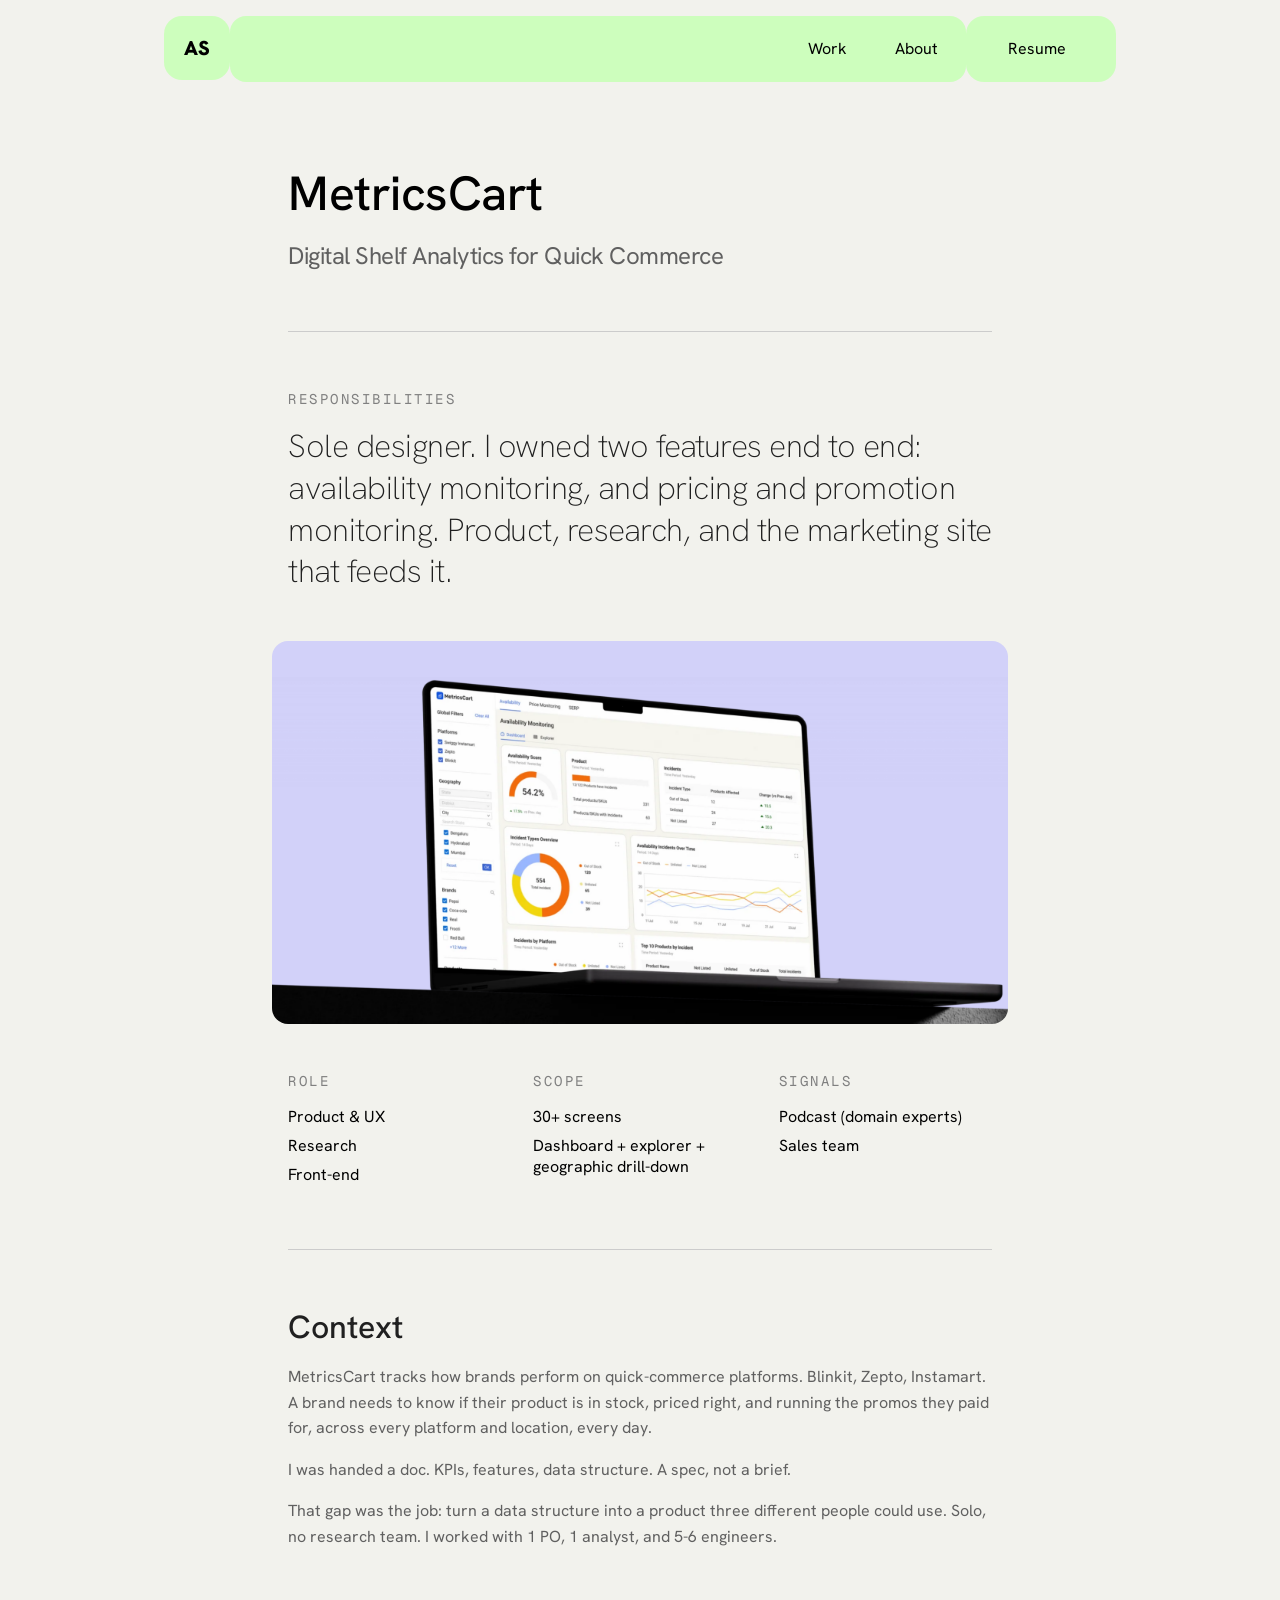
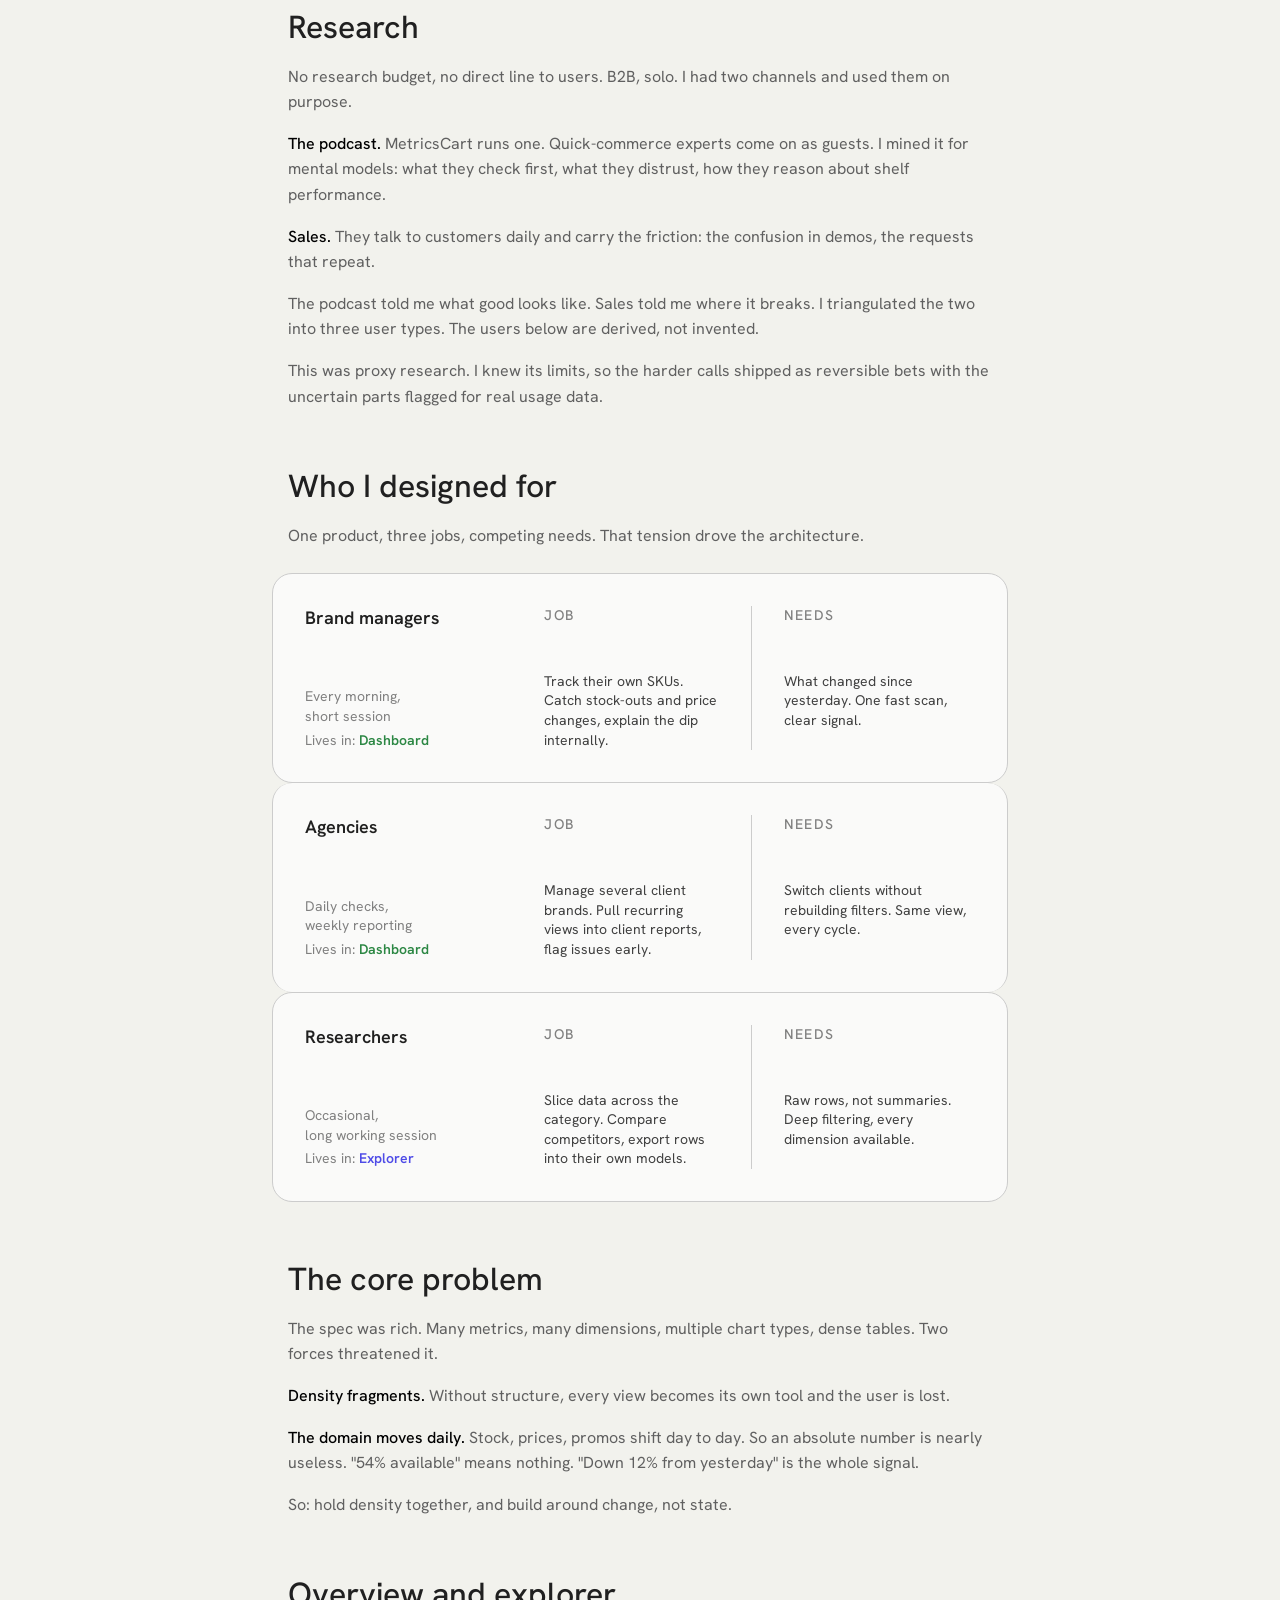
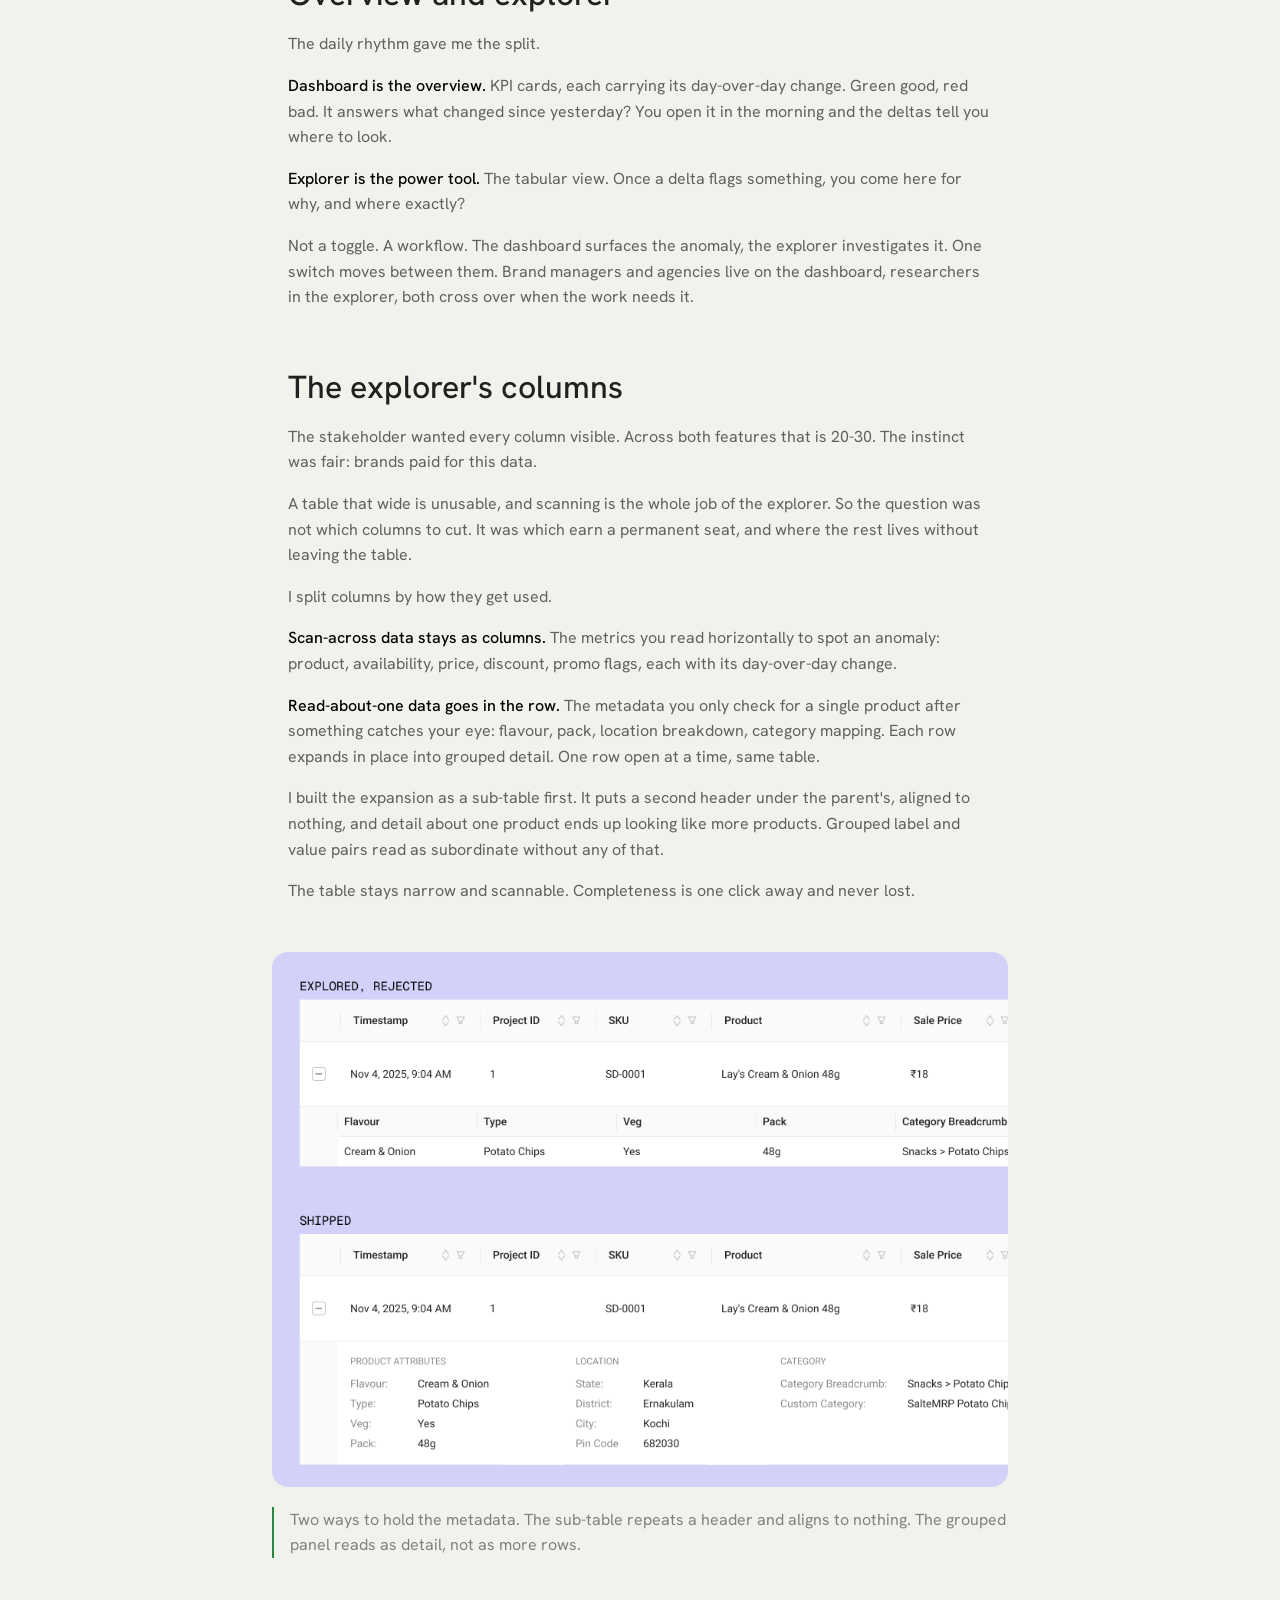
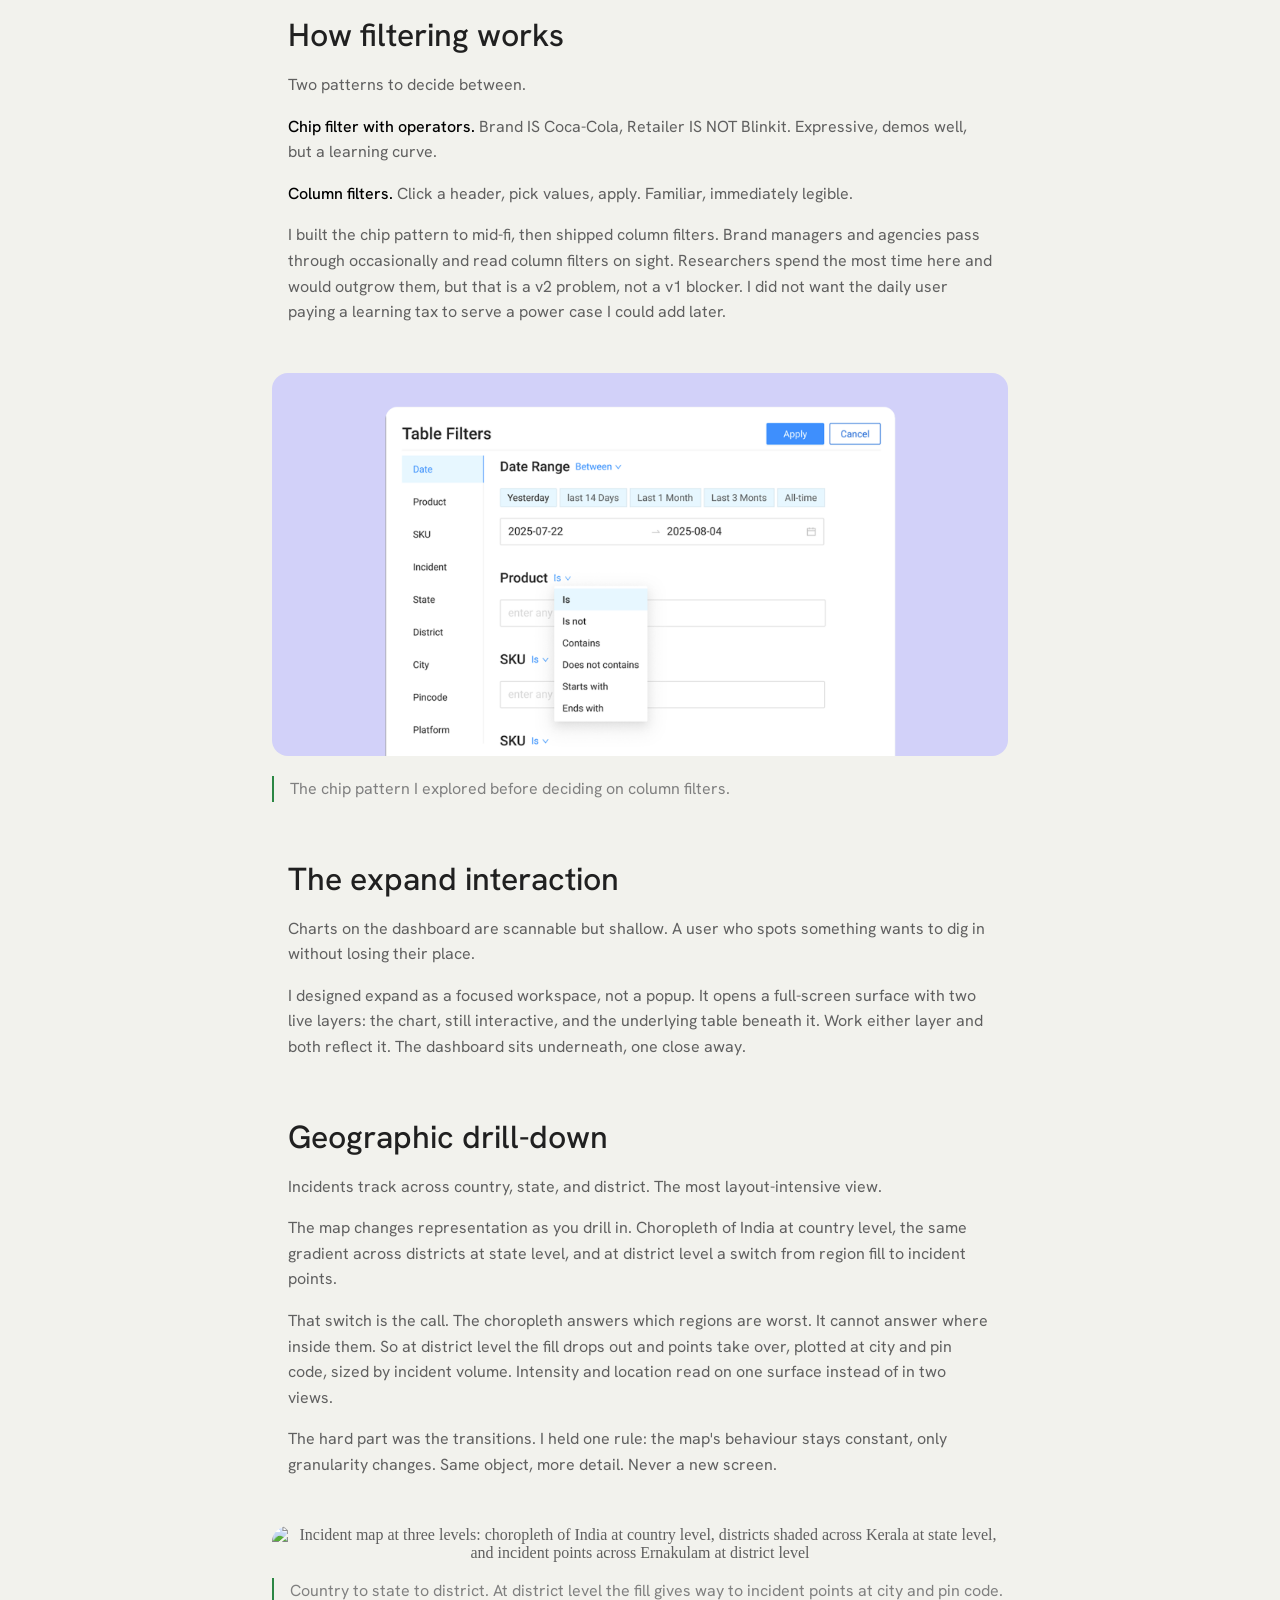
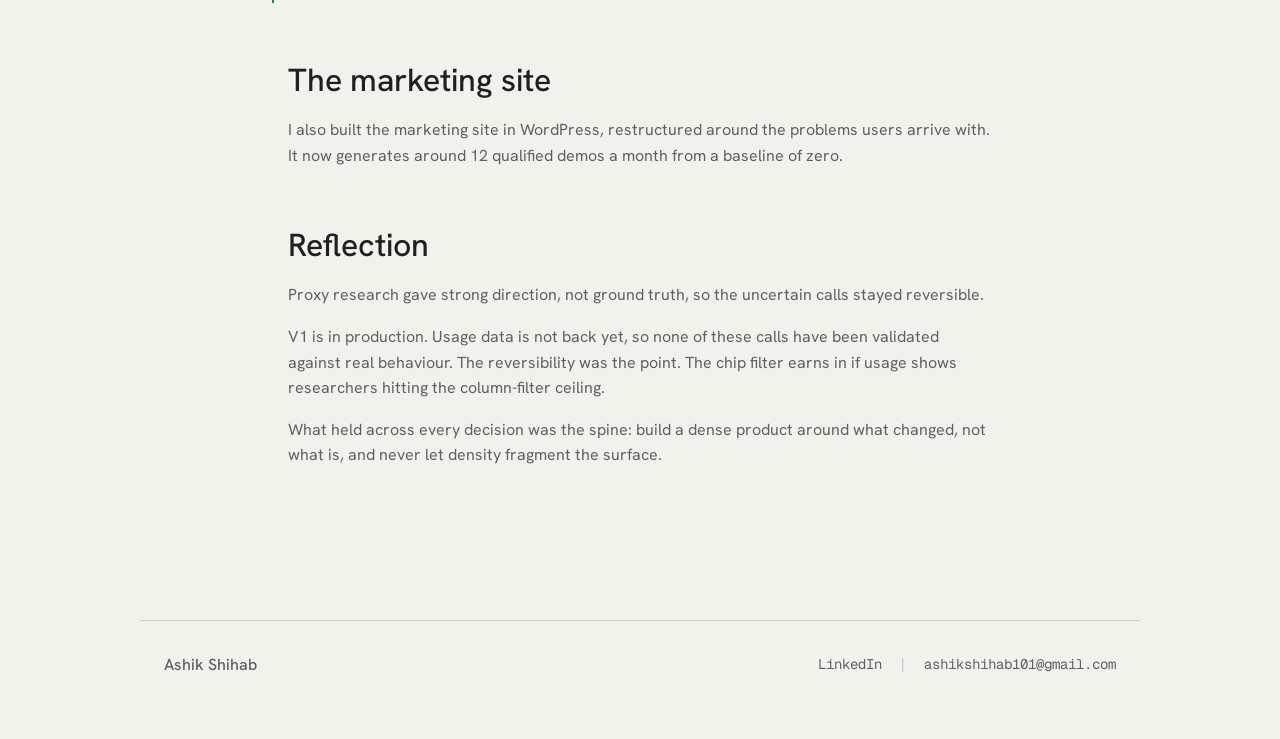
==== commit 3f8706e8: "v6" ====
--- a/metricscart.html
+++ b/metricscart.html
@@ -63,7 +63,7 @@
                 </div>
                 <a href="Ashik_Shihab.pdf" class="resume-btn" target="_blank">
                     <span>Resume</span>
-                    <img src="assets/arrow.svg" width="20" height="20" alt="Arrow Icon" />
+                    <img src="assets/arrow.svg" width="20" height="20" alt="" />
                 </a>
             </div>
         </div>
@@ -82,7 +82,7 @@
             </div>
 
             <div class="case-main-image">
-                <img src="assets/mc-casestudy-heroimg.png" alt="MetricsCart Hero Image" />
+                <img src="assets/mc-casestudy-heroimg.png" alt="MetricsCart availability monitoring dashboard showing KPI cards, incident charts, and platform filters" />
             </div>
 
             <div class="text-container">
@@ -103,11 +103,10 @@
                         </ul>
                     </div>
                     <div class="meta-column">
-                        <span class="meta-title">Team</span>
+                        <span class="meta-title">Signals</span>
                         <ul>
-                            <li>1 PO</li>
-                            <li>1 analyst</li>
-                            <li>5-6 engineers</li>
+                            <li>Podcast (domain experts)</li>
+                            <li>Sales team</li>
                         </ul>
                     </div>
                 </div>
@@ -121,7 +120,7 @@
                     <h3>Context</h3>
                     <p>MetricsCart tracks how brands perform on quick-commerce platforms. Blinkit, Zepto, Instamart. A brand needs to know if their product is in stock, priced right, and running the promos they paid for, across every platform and location, every day.</p>
                     <p>I was handed a doc. KPIs, features, data structure. A spec, not a brief.</p>
-                    <p>That gap was the job: turn a data structure into a product three different people could use. Solo, no research team.</p>
+                    <p>That gap was the job: turn a data structure into a product three different people could use. Solo, no research team. I worked with 1 PO, 1 analyst, and 5-6 engineers.</p>
                 </div>
 
             </div>
@@ -142,11 +141,54 @@
                 <div class="text-container">
                     <h3>Who I designed for</h3>
                     <p>One product, three jobs, competing needs. That tension drove the architecture.</p>
-                    <ul>
-                        <li><span class="bold">Brand managers</span> track their own SKUs and explain anomalies internally. Need fast scan, clear signal. &rarr; Dashboard</li>
-                        <li><span class="bold">Agencies</span> manage many client portfolios and pull views into reports. Need fast context switching. &rarr; Dashboard</li>
-                        <li><span class="bold">Researchers</span> slice category-wide data, compare, export. Need raw access and deep filtering. &rarr; Explorer</li>
-                    </ul>
+                    <div class="user-cards-grid">
+                        <div class="user-card">
+                            <div class="user-card-col">
+                                <h4>Brand managers</h4>
+                                <p class="user-card-desc user-card-cadence">Every morning, <br class="desktop-br">short session</p>
+                                <p class="user-card-desc user-card-surface">Lives in: <strong>Dashboard</strong></p>
+                            </div>
+                            <div class="user-card-col">
+                                <div class="user-card-label">JOB</div>
+                                <p class="user-card-desc">Track their own SKUs. Catch stock-outs and price changes, explain the dip internally.</p>
+                            </div>
+                            <div class="user-card-col">
+                                <div class="user-card-label">NEEDS</div>
+                                <p class="user-card-desc">What changed since yesterday. One fast scan, clear signal.</p>
+                            </div>
+                        </div>
+                        <div class="user-card">
+                            <div class="user-card-col">
+                                <h4>Agencies</h4>
+                                <p class="user-card-desc user-card-cadence">Daily checks, <br class="desktop-br">weekly reporting</p>
+                                <p class="user-card-desc user-card-surface">Lives in: <strong>Dashboard</strong></p>
+                            </div>
+                            <div class="user-card-col">
+                                <div class="user-card-label">JOB</div>
+                                <p class="user-card-desc">Manage several client brands. Pull recurring views into client reports, flag issues early.</p>
+                            </div>
+                            <div class="user-card-col">
+                                <div class="user-card-label">NEEDS</div>
+                                <p class="user-card-desc">Switch clients without rebuilding filters. Same view, every cycle.</p>
+                            </div>
+                        </div>
+                        <div class="user-card">
+                            <div class="user-card-col">
+                                <h4>Researchers</h4>
+                                <p class="user-card-desc user-card-cadence">Occasional, <br class="desktop-br">long working session</p>
+                                <p class="user-card-desc user-card-surface is-explorer">Lives in: <strong>Explorer</strong></p>
+                            </div>
+                            <div class="user-card-col">
+                                <div class="user-card-label">JOB</div>
+                                <p class="user-card-desc">Slice data across the category. Compare competitors, export rows into their own models.</p>
+                            </div>
+                            <div class="user-card-col">
+                                <div class="user-card-label">NEEDS</div>
+                                <p class="user-card-desc">Raw rows, not summaries. Deep filtering, every dimension available.</p>
+                            </div>
+                        </div>
+
+                    </div>
                 </div>
 
             </div>
@@ -164,7 +206,7 @@
 
             <div class="case-section">
                 <div class="text-container">
-                    <h3>Decision 1: Overview and explorer</h3>
+                    <h3>Overview and explorer</h3>
                     <p>The daily rhythm gave me the split.</p>
                     <p><span class="bold">Dashboard is the overview.</span> KPI cards, each carrying its day-over-day change. Green good, red bad. It answers what changed since yesterday? You open it in the morning and the deltas tell you where to look.</p>
                     <p><span class="bold">Explorer is the power tool.</span> The tabular view. Once a delta flags something, you come here for why, and where exactly?</p>
@@ -175,34 +217,38 @@
 
             <div class="case-section">
                 <div class="text-container">
-                    <h3>Decision 2: The explorer's columns</h3>
+                    <h3>The explorer's columns</h3>
                     <p>The stakeholder wanted every column visible. Across both features that is 20-30. The instinct was fair: brands paid for this data.</p>
                     <p>A table that wide is unusable, and scanning is the whole job of the explorer. So the question was not which columns to cut. It was which earn a permanent seat, and where the rest lives without leaving the table.</p>
                     <p>I split columns by how they get used.</p>
                     <p><span class="bold">Scan-across data stays as columns.</span> The metrics you read horizontally to spot an anomaly: product, availability, price, discount, promo flags, each with its day-over-day change.</p>
                     <p><span class="bold">Read-about-one data goes in the row.</span> The metadata you only check for a single product after something catches your eye: flavour, pack, location breakdown, category mapping. Each row expands in place into grouped detail. One row open at a time, same table.</p>
+                    <p>I built the expansion as a sub-table first. It puts a second header under the parent's, aligned to nothing, and detail about one product ends up looking like more products. Grouped label and value pairs read as subordinate without any of that.</p>
                     <p>The table stays narrow and scannable. Completeness is one click away and never lost.</p>
                 </div>
-
-            </div>
-
-            <div class="case-section">
-                <div class="text-container">
-                    <h3>Decision 3: How filtering works</h3>
+                <div class="case-image-wrapper">
+                    <img src="assets/The expanded row, two ways.png" alt="Two states of an expanded table row: a flat sub-table with its own header row, and grouped label-value pairs under product, location, and category headings" />
+                    <p class="case-image-caption">Two ways to hold the metadata. The sub-table repeats a header and aligns to nothing. The grouped panel reads as detail, not as more rows.</p>
+                </div>
+            </div>
+
+            <div class="case-section">
+                <div class="text-container">
+                    <h3>How filtering works</h3>
                     <p>Two patterns to decide between.</p>
                     <p><span class="bold">Chip filter with operators.</span> Brand IS Coca-Cola, Retailer IS NOT Blinkit. Expressive, demos well, but a learning curve.</p>
                     <p><span class="bold">Column filters.</span> Click a header, pick values, apply. Familiar, immediately legible.</p>
                     <p>I built the chip pattern to mid-fi, then shipped column filters. Brand managers and agencies pass through occasionally and read column filters on sight. Researchers spend the most time here and would outgrow them, but that is a v2 problem, not a v1 blocker. I did not want the daily user paying a learning tax to serve a power case I could add later.</p>
                 </div>
                 <div class="case-image-wrapper">
-                    <img src="assets/Mid-fidelity-filter.png" alt="Mid-fidelity chip filter exploration" />
+                    <img src="assets/Mid-fidelity-filter.png" alt="Mid-fidelity chip filter exploration with operator dropdowns for product, SKU, and location fields" />
                     <p class="case-image-caption">The chip pattern I explored before deciding on column filters.</p>
                 </div>
             </div>
 
             <div class="case-section">
                 <div class="text-container">
-                    <h3>Decision 4: The expand interaction</h3>
+                    <h3>The expand interaction</h3>
                     <p>Charts on the dashboard are scannable but shallow. A user who spots something wants to dig in without losing their place.</p>
                     <p>I designed expand as a focused workspace, not a popup. It opens a full-screen surface with two live layers: the chart, still interactive, and the underlying table beneath it. Work either layer and both reflect it. The dashboard sits underneath, one close away.</p>
                 </div>
@@ -211,39 +257,45 @@
 
             <div class="case-section">
                 <div class="text-container">
-                    <h3>Decision 5: Geographic drill-down</h3>
-                    <p>Incidents track across country, state, district, city. The most layout-intensive view.</p>
-                    <p>The map changes representation as you drill in: choropleth of India at country level, the same gradient at district level, sized bubbles at city level. Filters persist across every level.</p>
-                    <p>The hard part was the transitions. I held one rule: the map's position and behaviour stay constant, only granularity changes. Same object, more detail. Never a new screen.</p>
-                </div>
-
+                    <h3>Geographic drill-down</h3>
+                    <p>Incidents track across country, state, and district. The most layout-intensive view.</p>
+                    <p>The map changes representation as you drill in. Choropleth of India at country level, the same gradient across districts at state level, and at district level a switch from region fill to incident points.</p>
+                    <p>That switch is the call. The choropleth answers which regions are worst. It cannot answer where inside them. So at district level the fill drops out and points take over, plotted at city and pin code, sized by incident volume. Intensity and location read on one surface instead of in two views.</p>
+                    <p>The hard part was the transitions. I held one rule: the map's behaviour stays constant, only granularity changes. Same object, more detail. Never a new screen.</p>
+                </div>
+                <div class="case-image-wrapper">
+                    <img src="assets/geographic drill-down.png" alt="Incident map at three levels: choropleth of India at country level, districts shaded across Kerala at state level, and incident points across Ernakulam at district level" />
+                    <p class="case-image-caption">Country to state to district. At district level the fill gives way to incident points at city and pin code.</p>
+                </div>
             </div>
 
             <div class="case-section">
                 <div class="text-container">
                     <h3>The marketing site</h3>
-                    <p>I also built the marketing site in WordPress, restructured around the problems users arrive with. CTA clicks went from ~500 to ~8,000 a month, generating around 12 qualified demos a month versus zero before. That pipeline feeds product discovery. The product work above is the case.</p>
+                    <p>I also built the marketing site in WordPress, restructured around the problems users arrive with. It now generates around 12 qualified demos a month from a baseline of zero.</p>
                 </div>
             </div>
 
             <div class="case-section">
                 <div class="text-container">
                     <h3>Reflection</h3>
-                    <p>Proxy research gave strong direction, not ground truth, so the uncertain calls stayed reversible. The chip filter earns in if usage shows researchers hitting the column-filter ceiling. What held across every decision was the spine: build a dense product around what changed, not what is, and never let density fragment the surface.</p>
+                    <p>Proxy research gave strong direction, not ground truth, so the uncertain calls stayed reversible.</p>
+                    <p>V1 is in production. Usage data is not back yet, so none of these calls have been validated against real behaviour. The reversibility was the point. The chip filter earns in if usage shows researchers hitting the column-filter ceiling.</p>
+                    <p>What held across every decision was the spine: build a dense product around what changed, not what is, and never let density fragment the surface.</p>
                 </div>
             </div>
         </section>
 
     </main>
-    <footer style="border-top: 1px solid var(--border-light); padding: 2rem 0;">
-        <div class="container" style="max-width: 1000px; display: flex; justify-content: space-between; align-items: center; flex-wrap: wrap; gap: 1rem;">
-            <div style="font-family: var(--font-heading); font-weight: var(--fw-medium);">Ashik Shihab</div>
-            <div style="display: flex; gap: 1rem; font-size: var(--fs-xs); font-family: var(--font-mono);">
-                <a href="https://www.linkedin.com/in/ashik-shihab/" target="_blank" style="color: var(--light-black); font-size: var(--fs-xs); font-family: var(--font-mono); text-decoration: none; transition: var(--transition-smooth);" onmouseover="this.style.color='var(--primary-color)'" onmouseout="this.style.color='var(--light-black)'">LinkedIn</a>
-                <span style="color: var(--border-light); display: flex; align-items: center;">|</span>
-                <button onclick="navigator.clipboard.writeText('ashikshihab101@gmail.com'); const text = this; const origText = 'ashikshihab101@gmail.com'; text.innerText = 'Copied!'; setTimeout(() => { text.innerText = origText; }, 2000);" style="color: var(--light-black); font-size: var(--fs-xs); font-family: var(--font-mono); text-decoration: none; transition: var(--transition-smooth); background: none; border: none; padding: 0; cursor: pointer;" onmouseover="this.style.color='var(--primary-color)'" onmouseout="this.style.color='var(--light-black)'">ashikshihab101@gmail.com</button>
-            </div>
+    <footer class="site-footer">
+      <div class="container site-footer-inner">
+        <div class="site-footer-logo">Ashik Shihab</div>
+        <div class="social-links-wrapper">
+          <a href="https://www.linkedin.com/in/ashik-shihab/" target="_blank" class="social-link" aria-label="LinkedIn profile">LinkedIn</a>
+          <span class="social-divider">|</span>
+          <button class="social-link" onclick="navigator.clipboard.writeText('ashikshihab101@gmail.com'); const text = this; const origText = 'ashikshihab101@gmail.com'; text.innerText = 'Copied!'; setTimeout(() => { text.innerText = origText; }, 2000);" aria-label="Copy email address">ashikshihab101@gmail.com</button>
         </div>
+      </div>
     </footer>
     <script src="script.js"></script>
 </body>
--- a/variables.css
+++ b/variables.css
@@ -2,6 +2,8 @@
     /* Colors */
     --primary-color: hsl(136, 51%, 35%);
     --primary-hover: #CDFEBD;
+    --accent-blue: #4E4BE7;
+    --accent-blue-hover: #D2D1F9;
     --bg-color: hsl(60, 17%, 94%);
     --dark-black: #000;
     --white: #fafaf9;
--- a/styles.css
+++ b/styles.css
@@ -122,7 +122,7 @@
 .nav-toggle {
   display: none;
   margin-left: auto;
-  background: var(--dark-black);
+  background: var(--primary-hover);
   border: none;
   border-radius: 1.125rem;
   height: 64px;
@@ -135,7 +135,7 @@
   display: block;
   width: 20px;
   height: 2px;
-  background: var(--white);
+  background: var(--dark-black);
   border-radius: 999px;
   transition: transform 0.3s ease, opacity 0.3s ease;
 }
@@ -243,7 +243,7 @@
   opacity: 1;
 }
 
-.bold {
+.bold, strong, b {
   font-size: inherit;
   font-weight: var(--fw-medium);
   color: var(--dark-black);
@@ -290,6 +290,10 @@
   gap: 2rem;
 }
 
+.hero-social {
+  margin-left: auto;
+}
+
 /* BUTTON BASE STYLES */
 .btn-primary,
 .btn-secondary {
@@ -486,7 +490,7 @@
   flex-direction: column;
 }
 
-.mc {
+.mc, .shc {
   padding-bottom: 0;
   border-bottom: none;
   margin-bottom: 4rem;
@@ -1111,9 +1115,9 @@
 .case-section p {
   font-size: var(--fs-sm);
   color: var(--light-black);
-  font-weight: var(--fw-light);
+  font-weight: var(--fw-regular);
   line-height: 1.6;
-  margin-bottom: 1.5rem;
+  margin-bottom: 1rem;
   margin-top: 0;
 }
 
@@ -1140,6 +1144,9 @@
   font-size: 1rem;
   color: var(--text-muted);
   margin: 0;
+  text-align: left;
+  border-left: 2px solid var(--primary-color);
+  padding-left: 1rem;
 }
 
 .case-section ul {
@@ -1528,6 +1535,10 @@
 /* RESPONSIVE LAYOUTS */
 
 @media (max-width: 900px) {
+  .hero-social {
+    display: none !important;
+  }
+
   h1, .hero-additional-info {
     font-size: var(--fs-xl);
   }
@@ -1583,6 +1594,10 @@
 
   h2 {
     font-size: var(--fs-xxl);
+  }
+
+  h3 {
+    font-size: var(--fs-lg);
   }
 
   .hero {
@@ -1611,7 +1626,7 @@
   .nav-spacer {
     display: block;
     flex-grow: 1;
-    background: var(--dark-black);
+    background: var(--primary-hover);
     border-radius: 1.125rem;
     height: 64px;
   }
@@ -1748,7 +1763,11 @@
   }
 
   /* Case Study Responsive */
-  .case-meta-grid,
+  .case-meta-grid {
+    grid-template-columns: repeat(2, 1fr);
+    gap: 1.5rem;
+  }
+
   .impact-grid {
     grid-template-columns: 1fr;
     gap: 1.5rem;
@@ -1790,12 +1809,16 @@
   }
 
   h2,
-  .hero-title,
   .hero-description,
   .proof-text p {
     width: 75%;
   }
 
+  .hero-title {
+    width: 100%;
+    white-space: nowrap;
+  }
+
 
   .about-right {
     flex-direction: row;
@@ -1807,6 +1830,187 @@
     width: 48%;
   }
 
+}
+/* User Cards - MetricsCart */
+.user-cards-grid {
+  display: grid;
+  grid-template-columns: 1fr;
+  gap: 0;
+  margin-top: 1.5rem;
+  margin-bottom: 2rem;
+  margin-left: -16px;
+  width: calc(100% + 32px);
+}
+
+.user-card {
+  background-color: var(--white);
+  border: 1px solid var(--border-light);
+  border-radius: 20px;
+  padding: 2rem;
+  display: grid;
+  grid-template-columns: repeat(3, 1fr);
+  gap: 0;
+  font-family: var(--font-body);
+}
+
+.user-card:nth-child(2) {
+  border-top: none;
+  border-bottom: none;
+}
+
+
+
+
+
+
+
+.user-card-col {
+  display: flex;
+  flex-direction: column;
+}
+
+.user-card-col:first-child {
+  padding-right: 1rem;
+}
+
+.user-card-col:last-child {
+  padding-left: 2rem;
+}
+
+.user-card h4 {
+  font-size: 1.125rem;
+  font-weight: var(--fw-semibold);
+  color: var(--mid-black);
+  margin-top: 0;
+  margin-bottom: 0;
+}
+
+
+
+.user-card .user-card-label {
+  font-size: var(--fs-xs);
+  color: var(--text-muted);
+  text-transform: uppercase;
+  letter-spacing: 0.1em;
+  margin-bottom: 3rem;
+  font-weight: var(--fw-medium);
+}
+
+.user-card .user-card-label.is-after {
+  color: var(--primary-color);
+}
+
+.user-card-col:nth-child(2) {
+  position: relative;
+  padding-left: 1rem;
+  padding-right: 2rem;
+}
+
+.user-card-col:nth-child(2)::after {
+  content: "";
+  position: absolute;
+  right: 0;
+  top: 0;
+  bottom: 0;
+  width: 1px;
+  background-color: var(--border-light);
+}
+
+.user-card .user-card-value {
+  font-size: var(--fs-xs);
+  color: var(--mid-black);
+  font-weight: var(--fw-semibold);
+  margin-top: 0;
+  text-transform: uppercase;
+  letter-spacing: 0.05em;
+}
+
+.user-card .user-card-desc {
+  font-size: var(--fs-xs);
+  color: var(--secondary-black);
+  line-height: 1.4;
+  margin-bottom: 0;
+  margin-top: 0;
+}
+
+.user-card-divider {
+  height: 1px;
+  background-color: #424242;
+  margin-top: auto;
+  margin-bottom: 1.25rem;
+  width: 100%;
+}
+
+.user-card-pill {
+  display: inline-flex;
+  align-items: center;
+  justify-content: center;
+  padding: 0.4rem 0.8rem;
+  border-radius: 8px;
+  font-size: 0.85rem;
+  font-weight: var(--fw-medium);
+  align-self: flex-start;
+}
+
+.pill-dashboard {
+  background-color: #dcfce7;
+  color: #115e59;
+}
+
+.pill-explorer {
+  background-color: #ede9fe;
+  color: #4c1d95;
+}
+
+.user-card .user-card-cadence {
+  margin-top: auto;
+  color: var(--text-muted);
+}
+
+.user-card .user-card-surface {
+  margin-top: 0.25rem;
+  color: var(--text-muted);
+}
+
+.user-card .user-card-surface strong {
+  font-weight: var(--fw-semibold);
+  color: var(--primary-color);
+}
+
+.user-card .user-card-surface.is-explorer strong {
+  color: var(--accent-blue);
+}
+
+@media (max-width: 768px) {
+  .user-cards-grid {
+    grid-template-columns: 1fr;
+  }
+  .user-card {
+    grid-template-columns: 1fr;
+    gap: 2rem;
+  }
+  .user-card-col:first-child {
+    padding-right: 0;
+  }
+  .user-card-col:nth-child(2) {
+    padding-left: 0;
+    padding-right: 0;
+  }
+  .user-card-col:nth-child(2)::after {
+    display: none;
+  }
+  .user-card-col:last-child {
+    padding-left: 0;
+  }
+  .user-card .user-card-label {
+    margin-bottom: 0.75rem;
+  }
+  .user-card h4 {
+    margin-bottom: 0.25rem;
+  }
+  .desktop-br {
+    display: none;
+  }
 }
 
 /* MOBILE SPECIFIC OVERRIDES */
@@ -1815,9 +2019,7 @@
     display: none;
   }
 
-  .hero-social {
-    display: none !important;
-  }
+
 
   .container {
     margin: 0 1rem;
@@ -1856,4 +2058,58 @@
   .case-table td {
     padding: 1rem;
   }
-}+}
+
+/* --- Semantic Components --- */
+.site-footer {
+  border-top: 1px solid var(--border-light);
+  padding: 2rem 0;
+}
+.site-footer-inner {
+  max-width: 1000px;
+  display: flex;
+  justify-content: space-between;
+  align-items: center;
+  flex-wrap: wrap;
+  gap: 1rem;
+}
+.site-footer-logo {
+  font-family: var(--font-heading);
+  font-weight: var(--fw-medium);
+}
+.social-links-wrapper {
+  display: flex;
+  gap: 1rem;
+  font-size: var(--fs-xs);
+  font-family: var(--font-mono);
+  align-items: center;
+}
+.social-link {
+  color: var(--light-black);
+  font-size: var(--fs-xs);
+  font-family: var(--font-mono);
+  text-decoration: none;
+  transition: var(--transition-smooth);
+  background: none;
+  border: none;
+  padding: 0;
+  cursor: pointer;
+  display: flex;
+  align-items: center;
+  gap: 0.5rem;
+}
+.social-link:hover {
+  color: var(--primary-color);
+}
+.social-divider {
+  color: var(--border-light);
+  display: flex;
+  align-items: center;
+}
+
+.case-companion {
+  font-size: var(--fs-xs);
+  color: var(--light-black);
+  margin-top: 0.75rem;
+}
+.case-companion a { color: var(--primary-color); text-decoration: underline; }
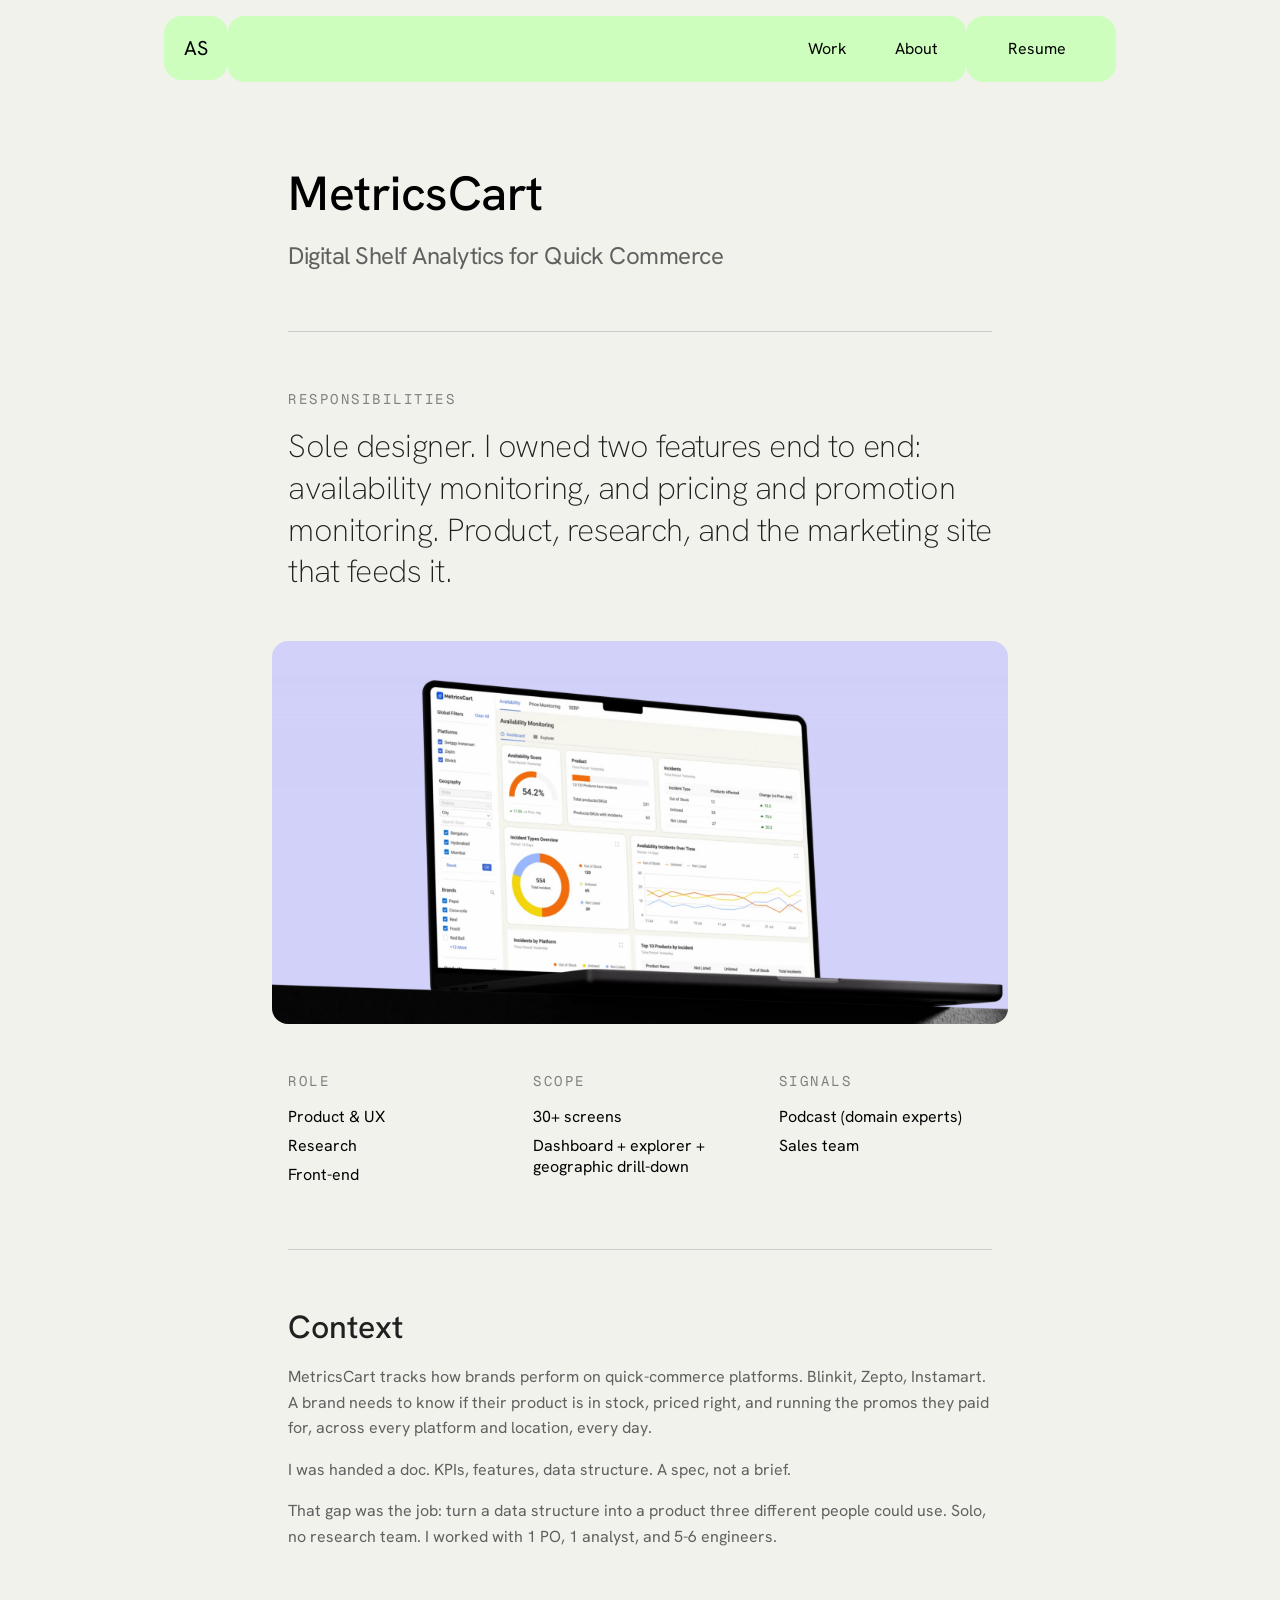
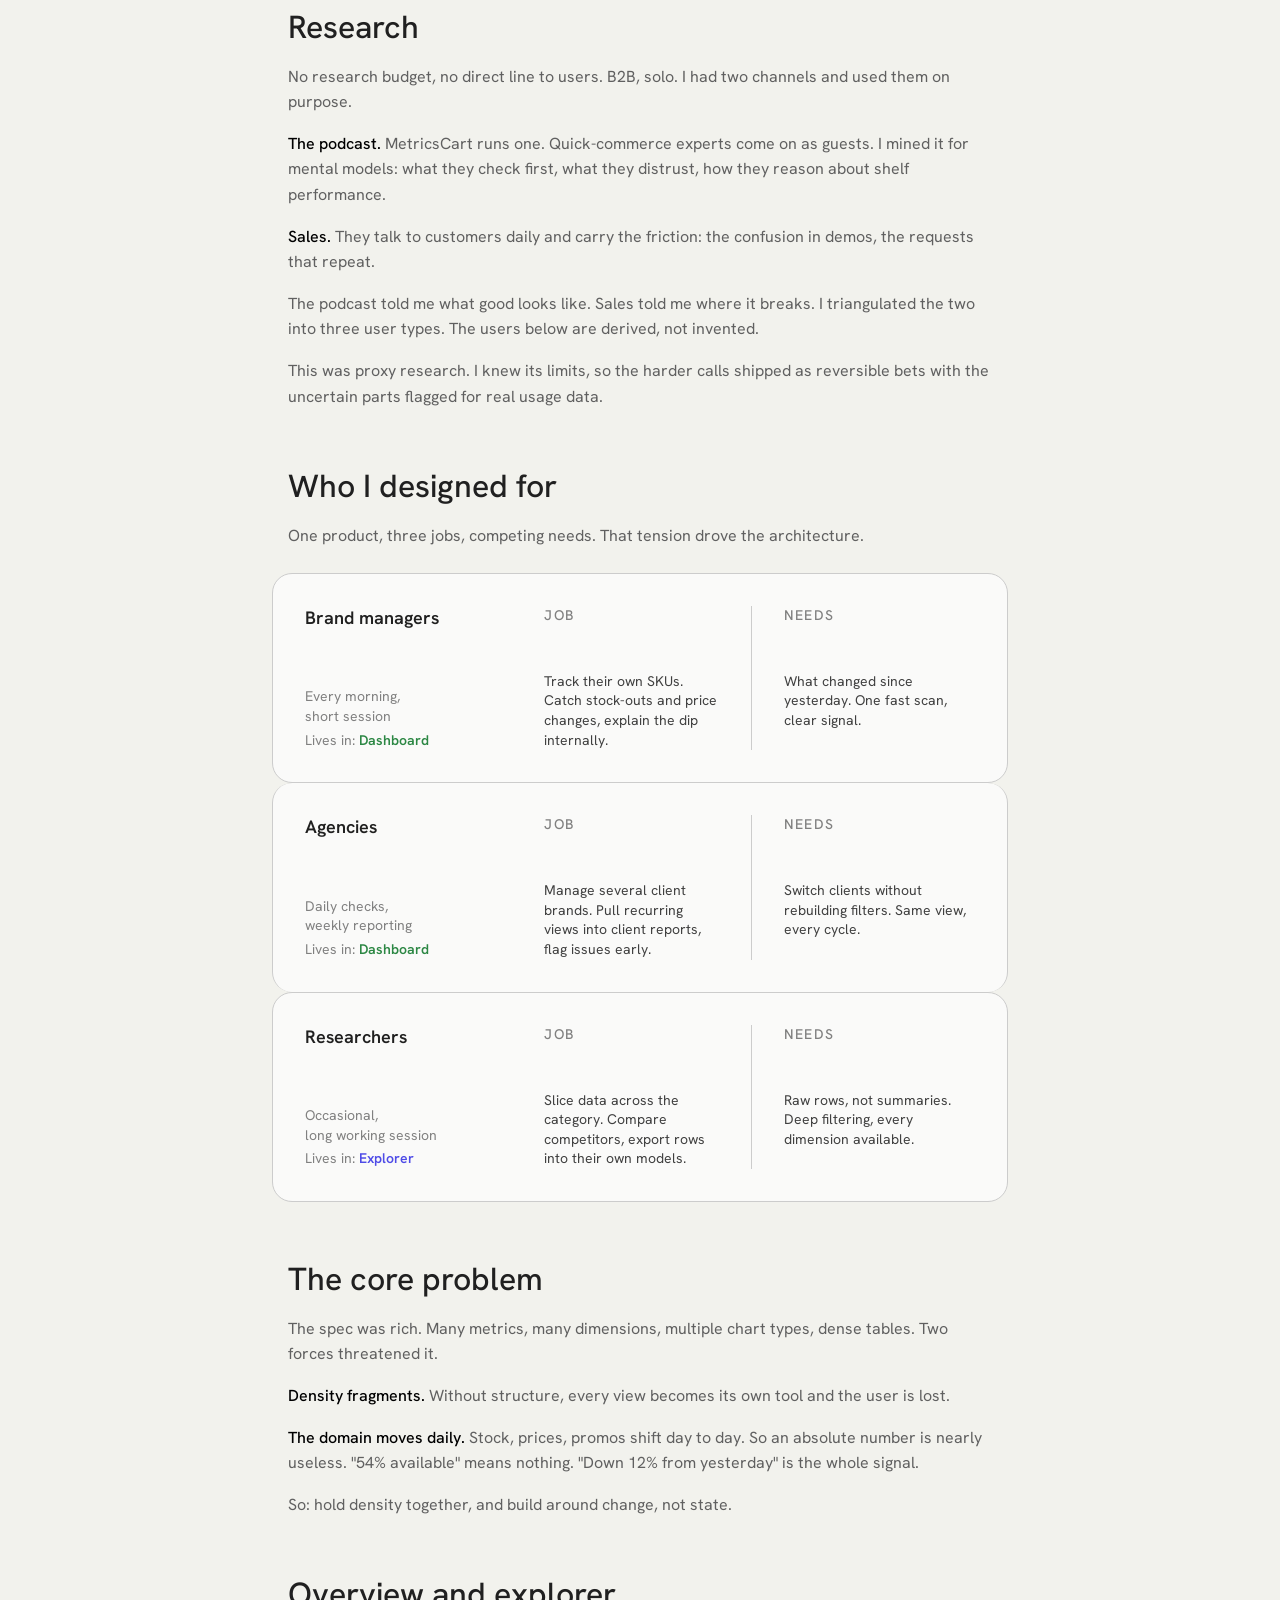
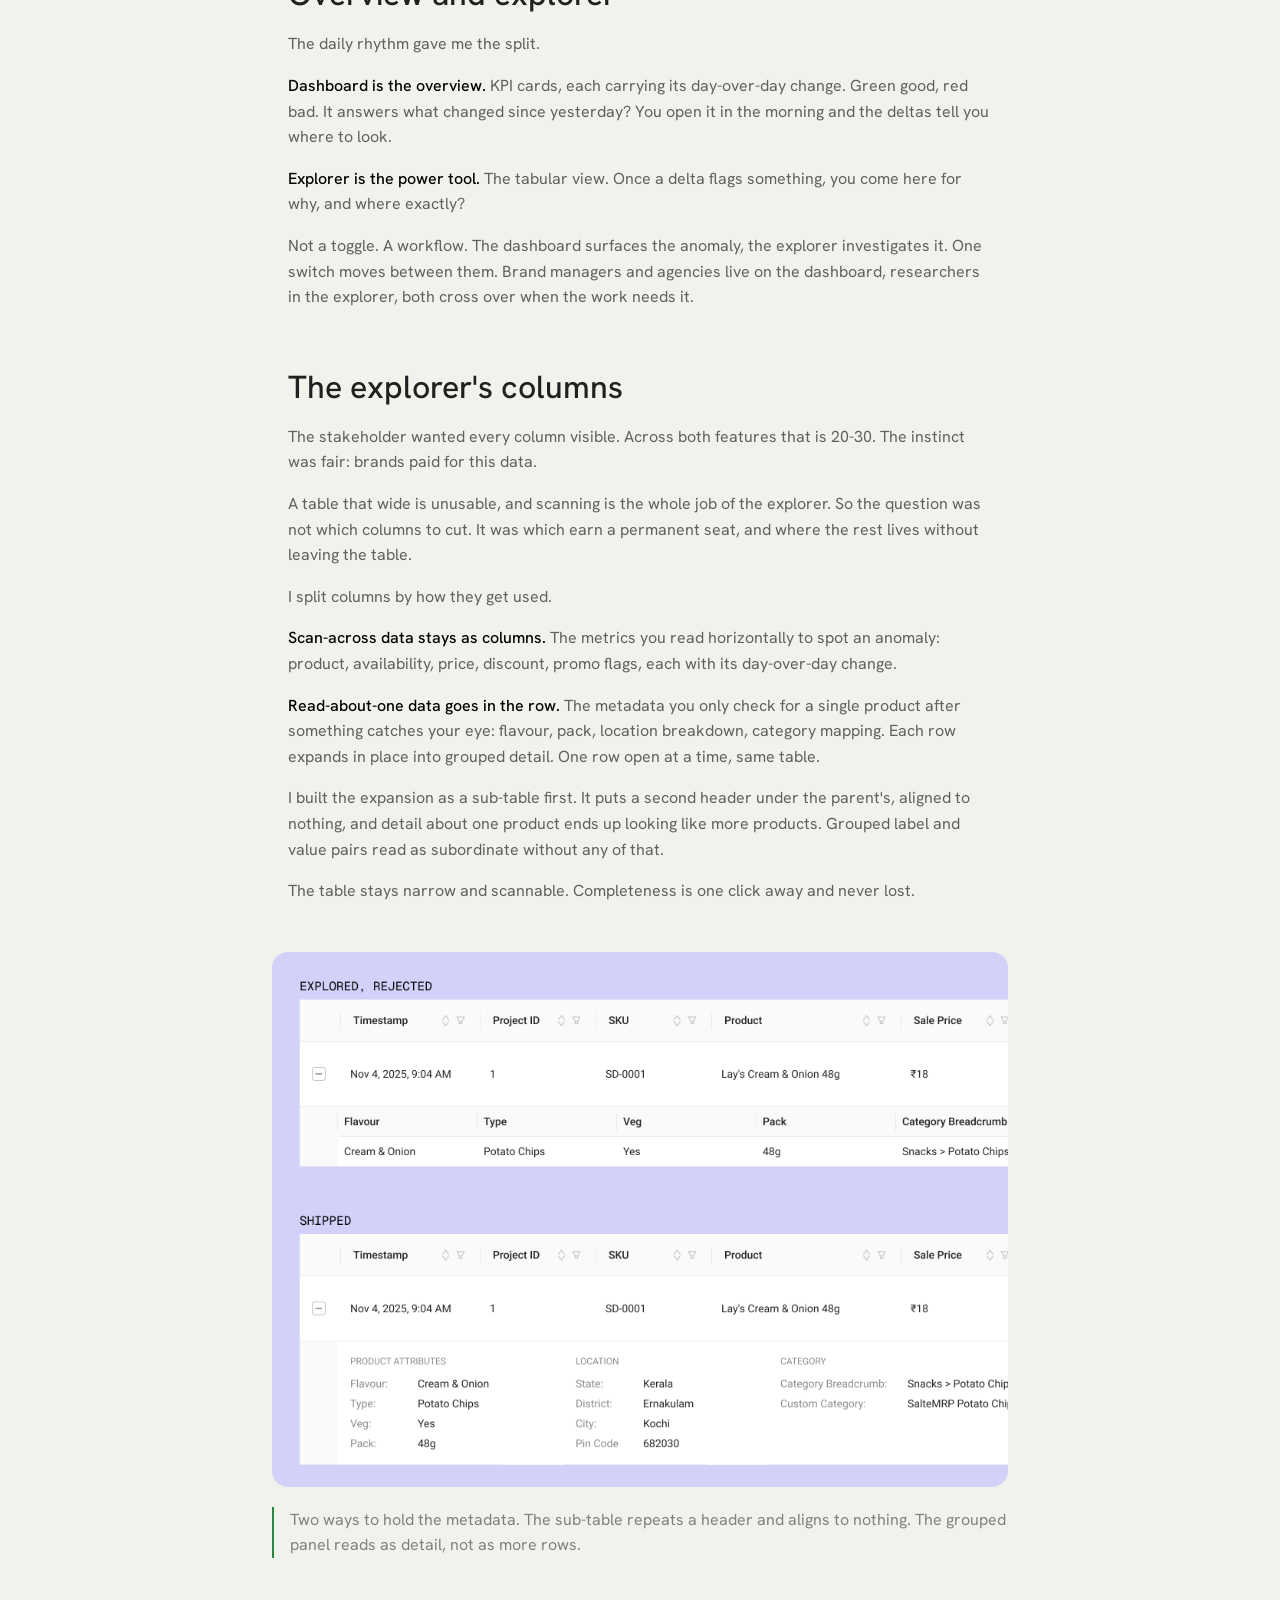
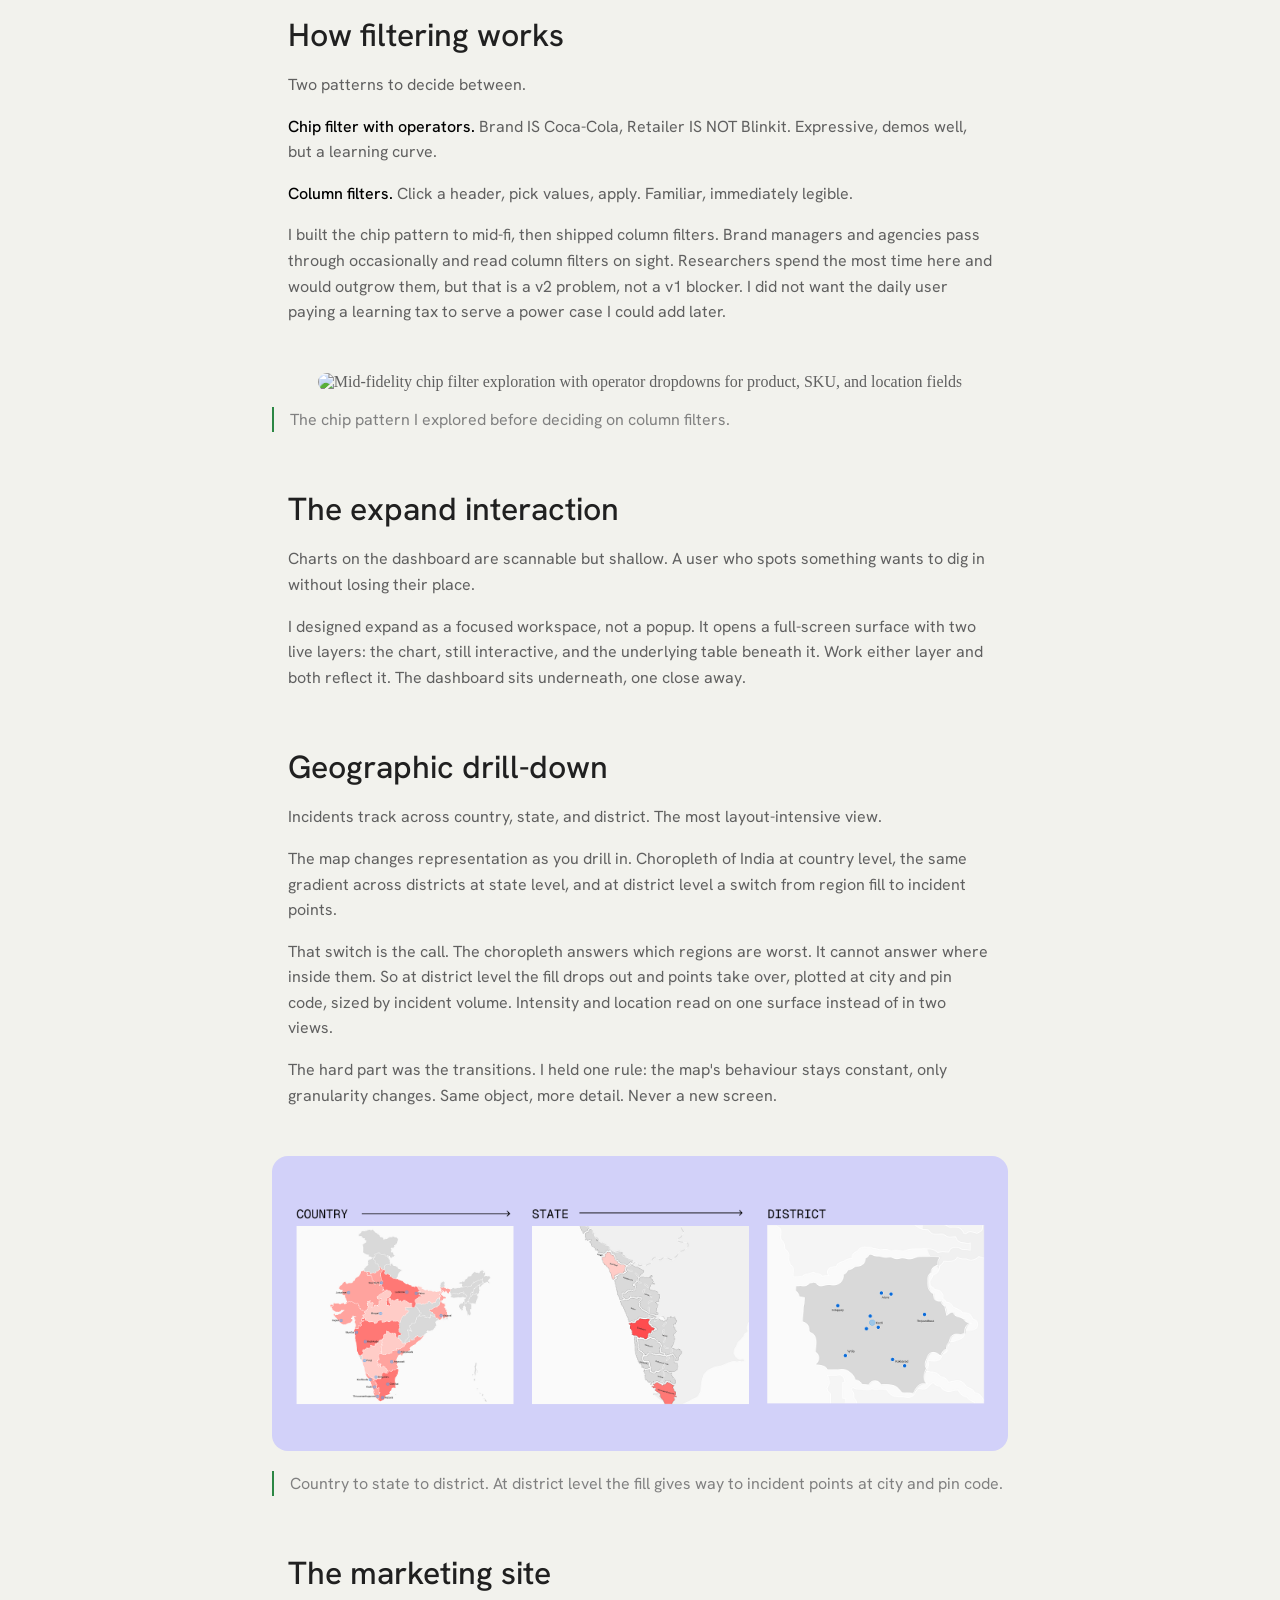
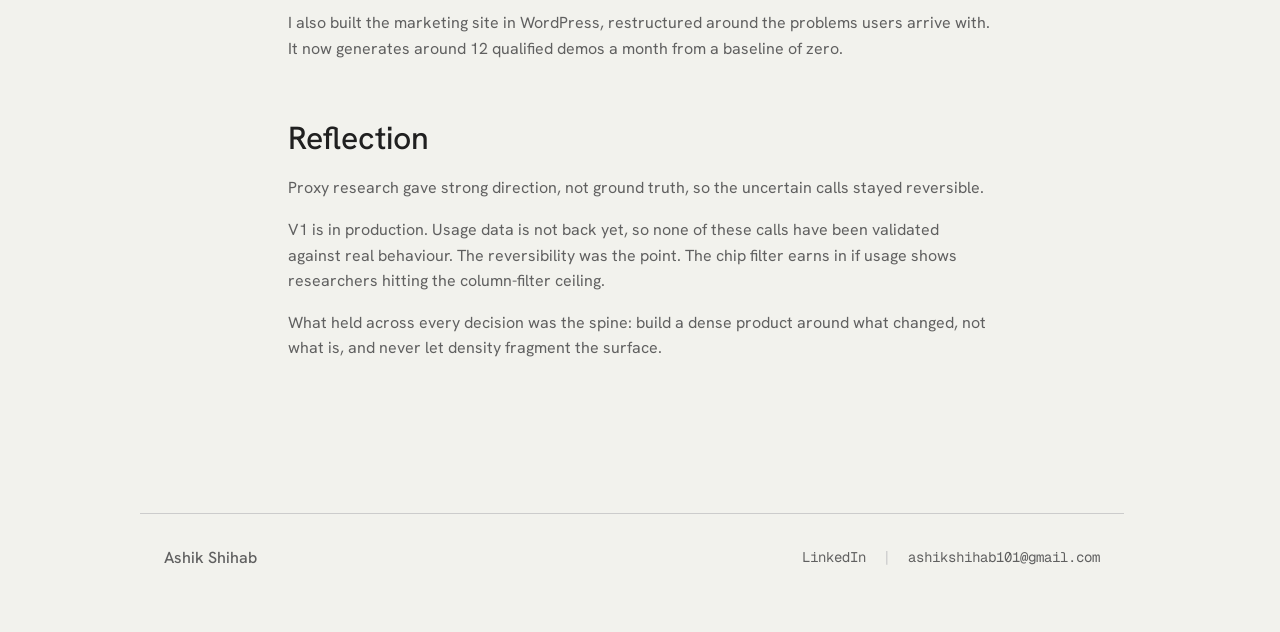
==== commit 87dcce66: "almost done" ====
--- a/metricscart.html
+++ b/metricscart.html
@@ -24,7 +24,7 @@
     <title>MetricsCart Case Study | Ashik Shihab</title>
     <meta property="og:title" content="MetricsCart Case Study | Ashik Shihab" />
     <meta property="og:description" content="Designing the V1 of a quick-commerce digital shelf analytics platform." />
-    <meta property="og:image" content="assets/OG image.png" />
+    <meta property="og:image" content="assets/og-image.png" />
     <meta property="og:type" content="website" />
     <link rel="stylesheet" href="variables.css" />
     <link rel="stylesheet" href="styles.css" />
@@ -227,7 +227,7 @@
                     <p>The table stays narrow and scannable. Completeness is one click away and never lost.</p>
                 </div>
                 <div class="case-image-wrapper">
-                    <img src="assets/The expanded row, two ways.png" alt="Two states of an expanded table row: a flat sub-table with its own header row, and grouped label-value pairs under product, location, and category headings" />
+                    <img src="assets/the-expanded-row-two-ways.png" alt="Two states of an expanded table row: a flat sub-table with its own header row, and grouped label-value pairs under product, location, and category headings" />
                     <p class="case-image-caption">Two ways to hold the metadata. The sub-table repeats a header and aligns to nothing. The grouped panel reads as detail, not as more rows.</p>
                 </div>
             </div>
@@ -241,7 +241,7 @@
                     <p>I built the chip pattern to mid-fi, then shipped column filters. Brand managers and agencies pass through occasionally and read column filters on sight. Researchers spend the most time here and would outgrow them, but that is a v2 problem, not a v1 blocker. I did not want the daily user paying a learning tax to serve a power case I could add later.</p>
                 </div>
                 <div class="case-image-wrapper">
-                    <img src="assets/Mid-fidelity-filter.png" alt="Mid-fidelity chip filter exploration with operator dropdowns for product, SKU, and location fields" />
+                    <img src="assets/mid-fidelity-filter.png" alt="Mid-fidelity chip filter exploration with operator dropdowns for product, SKU, and location fields" />
                     <p class="case-image-caption">The chip pattern I explored before deciding on column filters.</p>
                 </div>
             </div>
@@ -264,7 +264,7 @@
                     <p>The hard part was the transitions. I held one rule: the map's behaviour stays constant, only granularity changes. Same object, more detail. Never a new screen.</p>
                 </div>
                 <div class="case-image-wrapper">
-                    <img src="assets/geographic drill-down.png" alt="Incident map at three levels: choropleth of India at country level, districts shaded across Kerala at state level, and incident points across Ernakulam at district level" />
+                    <img src="assets/geographic-drill-down.png" alt="Incident map at three levels: choropleth of India at country level, districts shaded across Kerala at state level, and incident points across Ernakulam at district level" />
                     <p class="case-image-caption">Country to state to district. At district level the fill gives way to incident points at city and pin code.</p>
                 </div>
             </div>
--- a/styles.css
+++ b/styles.css
@@ -69,6 +69,7 @@
 h2 {
   font-size: var(--fs-xxxl);
   font-weight: var(--fw-thin);
+  margin-bottom: 2rem;
 }
 
 .text-accent {
@@ -178,7 +179,7 @@
 
 .logo {
   font-family: var(--font-heading);
-  font-weight: var(--fw-black);
+  font-weight: 400;
   font-size: var(--fs-md);
   background: #CDFEBD;
   border-radius: 1.125rem;
@@ -250,7 +251,7 @@
 }
 
 .hero {
-  padding: 6rem 0.5rem 6rem 0.5rem;
+  padding: 9rem 0.5rem 10rem 0.5rem;
 }
 
 .hero-title {
@@ -271,10 +272,32 @@
   letter-spacing: 1px;
 }
 
+.hero-intro-container {
+  display: flex;
+  align-items: center;
+  gap: 1rem;
+  margin-bottom: 1rem;
+}
+
+.hero-avatar {
+  width: 44px;
+  height: 44px;
+  border-radius: 12px;
+  object-fit: cover;
+}
+
+.hero-role-text {
+  font-size: var(--fs-xs);
+  font-weight: var(--fw-light);
+  color: var(--primary-color);
+  margin: 0;
+  letter-spacing: 0.5px;
+}
+
 .hero-additional-info {
   font-size: var(--fs-xxl);
   line-height: 1.2;
-  margin: 2rem 0;
+  margin: 3rem 0 1.5rem 0;
   font-weight: var(--fw-light);
   max-width: 85%;
   color: var(--mid-black);
@@ -283,6 +306,9 @@
 .hero-subtitle {
   max-width: 70%;
   font-size: var(--fs-md);
+  font-weight: 300;
+  margin: 0 0 4rem 0;
+  color: var(--light-black);
 }
 
 .hero-cta {
@@ -481,7 +507,7 @@
 .work-section {
   display: flex;
   flex-direction: column;
-  padding: 5rem 0.5rem 6rem 0.5rem;
+  padding: 9rem 0.5rem 10rem 0.5rem;
   gap: 3rem;
 }
 
@@ -493,7 +519,7 @@
 .mc, .shc {
   padding-bottom: 0;
   border-bottom: none;
-  margin-bottom: 4rem;
+  margin-bottom: 5rem;
 }
 
 
@@ -649,7 +675,7 @@
 
 /* ABOUT SECTION */
 .about-section {
-  padding: 5rem 0.5rem 6rem 0.5rem;
+  padding: 9rem 0.5rem 10rem 0.5rem;
   display: flex;
   flex-direction: column;
   gap: 3rem;
@@ -658,188 +684,89 @@
 
 .about-content {
   display: flex;
-  justify-content: space-between;
-  gap: 10rem;
+  flex-direction: column;
+  gap: 5rem;
 }
 
 .about-left {
-  max-width: 50%;
+  width: 100%;
 }
 
 .about-left p {
-  font-size: var(--fs-base);
+  font-size: var(--fs-lg);
+  font-weight: var(--fw-light);
   margin: 0 0 1rem 0;
   line-height: 1.7;
 }
 
 .about-right {
-  max-width: 50%;
-  display: flex;
-  flex-direction: column;
-  gap: 2rem;
+  width: 100%;
+  display: grid;
+  grid-template-columns: 1fr 1fr;
+  gap: 4rem;
 }
 
 /* WORK EXPERIENCE SECTION */
 .work-experience {
   display: flex;
   flex-direction: column;
-}
-
-.work-experience h4,
-.skills h4 {
-  font-family: var(--font-heading);
-  font-weight: var(--fw-medium);
-  font-size: var(--fs-xs);
-  color: var(--light-black);
-  margin-top: 0;
-  margin-bottom: 1rem;
+  margin-left: auto;
+}
+
+.skills,
+.work-experience {
+  display: flex;
+  flex-direction: column;
+  gap: 1.5rem;
 }
 
 .work-experience-item {
-  position: relative;
-  padding-left: 1rem;
-  padding-bottom: 2rem;
-  border-left: 1px solid var(--primary-color);
-}
-
-.work-experience-item:last-child {
-  padding-bottom: 0;
-}
-
-.work-experience-item::before {
-  content: '';
-  position: absolute;
-  left: -5px;
-  top: 0.55rem;
-  width: 9px;
-  height: 9px;
-  border-radius: 50%;
-  background-color: var(--primary-color);
-}
-
-.current-role::before {
-  border: 4px solid #F1B3A7;
-  left: -9px;
-  top: 0.55rem;
-}
-
-.past-role::before {
-  left: -5px;
-  top: 0.75rem;
+  display: flex;
+  flex-direction: column;
+  gap: 0.25rem;
 }
 
 .work-experience-title {
   font-weight: var(--fw-medium);
   color: var(--dark-black);
-}
-
-.work-experience-title,
-.work-experience-company,
+  margin: 0;
+}
+
 .work-experience-duration {
-  margin: 0.25rem 0;
+  font-size: var(--fs-xs);
+  color: var(--text-muted);
+  margin: 0;
+}
+
+
+
+.work-experience-company {
+  font-weight: var(--fw-medium);
 }
 
 .work-experience-duration {
   font-size: var(--fs-xs);
-}
-
-.sub-role-list {
-  list-style: none;
-  padding: 0;
-  margin: 0;
-  position: relative;
-}
-
-.sub-role-item {
-  position: relative;
-  padding-left: 1.5rem;
-  margin-bottom: 1rem;
-}
-
-.sub-role-item:last-child {
-  margin-bottom: 0;
-}
-
-/* Vertical line between dots */
-.sub-role-item:not(:last-child)::after {
-  content: '';
-  position: absolute;
-  left: -0.5px;
-  top: 0.55rem;
-  height: calc(100% + 1rem);
-  /* Reaches the next dot */
-  width: 1px;
-  background-color: var(--primary-color);
-  z-index: 1;
-}
-
-.sub-role-item::before {
-  content: '';
-  position: absolute;
-  left: -3px;
-  top: 0.55rem;
-  width: 7px;
-  height: 7px;
-  border-radius: 50%;
-  background-color: var(--primary-color);
-  z-index: 2;
-}
-
-/* Adjust the dot for the current role */
-.sub-role-item:first-child::before {
-  border: 3px solid var(--primary-hover);
-  left: -7px;
-  top: 0.55rem;
-  width: 9px;
-  height: 9px;
-}
-
-.sub-role-item .work-experience-title,
-.sub-role-item .work-experience-duration {
-  margin: 0;
-}
-
-.sub-role-item .work-experience-duration {
-  margin: 0;
-}
-
-.work-experience-group {
-  margin-bottom: 2rem;
-}
-
-.work-experience-group .work-experience-company {
-  margin-top: 0;
-  margin-bottom: 0;
+  color: var(--text-muted);
+}
+
+
+.skills-container {
+  display: flex;
+  flex-direction: column;
+  gap: 1.5rem;
+}
+
+.skill-category-title {
   font-weight: var(--fw-medium);
   color: var(--dark-black);
-}
-
-.work-experience-location {
+  margin: 0 0 0.25rem 0;
+}
+
+.skill-category-items {
   font-size: var(--fs-xs);
   color: var(--text-muted);
-  margin-top: 0;
-  margin-bottom: 12px;
-}
-
-.skills-list {
-  padding-top: 0;
-  list-style: none;
-  display: flex;
-  flex-direction: row;
-  flex-wrap: wrap;
-  padding-left: 0;
   margin: 0;
-}
-
-.skills-list li {
-  font-family: var(--font-body);
-  color: var(--light-black);
-  font-size: var(--fs-xs);
-  background-color: var(--white);
-  border: 1px solid var(--border-warm);
-  padding: 0.5rem 0.75rem;
-  border-radius: 0.75rem;
-  margin: 0;
+  line-height: 1.5;
 }
 
 .connect-section {
@@ -1601,7 +1528,7 @@
   }
 
   .hero {
-    padding: 3.5rem 0.5rem 4rem 0.5rem;
+    padding: 4rem 0.5rem 5rem 0.5rem;
   }
 
   .hero-additional-info {
@@ -1677,13 +1604,18 @@
   }
 
   .work-section {
-    padding: 3.5rem 0.5rem 4rem 0.5rem;
+    padding: 4rem 0.5rem 5rem 0.5rem;
+  }
+
+  .mc, .shc {
+    margin-bottom: 3rem;
   }
 
   .work-header {
     flex-direction: column;
     align-items: flex-start;
     gap: 0.5rem;
+    margin-bottom: 3rem;
   }
 
   .work-connector {
@@ -1722,10 +1654,11 @@
 
   .mobile-btn {
     display: flex;
+    margin-top: 0 !important;
   }
 
   .about-section {
-    padding: 3.5rem 0.5rem;
+    padding: 4rem 0.5rem 5rem 0.5rem;
   }
 
   .about-content {
@@ -1736,6 +1669,16 @@
   .about-left,
   .about-right {
     max-width: 100%;
+  }
+  .about-left p {
+    font-size: var(--fs-md);
+  }
+  .about-right {
+    display: flex;
+    flex-direction: column;
+  }
+  .work-experience {
+    margin-left: 0;
   }
 
   .connect-section {
@@ -2064,6 +2007,7 @@
 .site-footer {
   border-top: 1px solid var(--border-light);
   padding: 2rem 0;
+  margin-right: 1rem;
 }
 .site-footer-inner {
   max-width: 1000px;
@@ -2101,6 +2045,9 @@
 .social-link:hover {
   color: var(--primary-color);
 }
+.copy-text {
+  font-size: var(--fs-xs);
+}
 .social-divider {
   color: var(--border-light);
   display: flex;
@@ -2112,4 +2059,19 @@
   color: var(--light-black);
   margin-top: 0.75rem;
 }
-.case-companion a { color: var(--primary-color); text-decoration: underline; }+.case-companion a { color: var(--primary-color); text-decoration: underline; }
+
+@media (max-width: 600px) {
+  .site-footer-inner {
+    flex-direction: column;
+    align-items: flex-start;
+  }
+  .social-links-wrapper {
+    flex-direction: column;
+    align-items: flex-start;
+    gap: 0.5rem;
+  }
+  .social-divider {
+    display: none;
+  }
+}
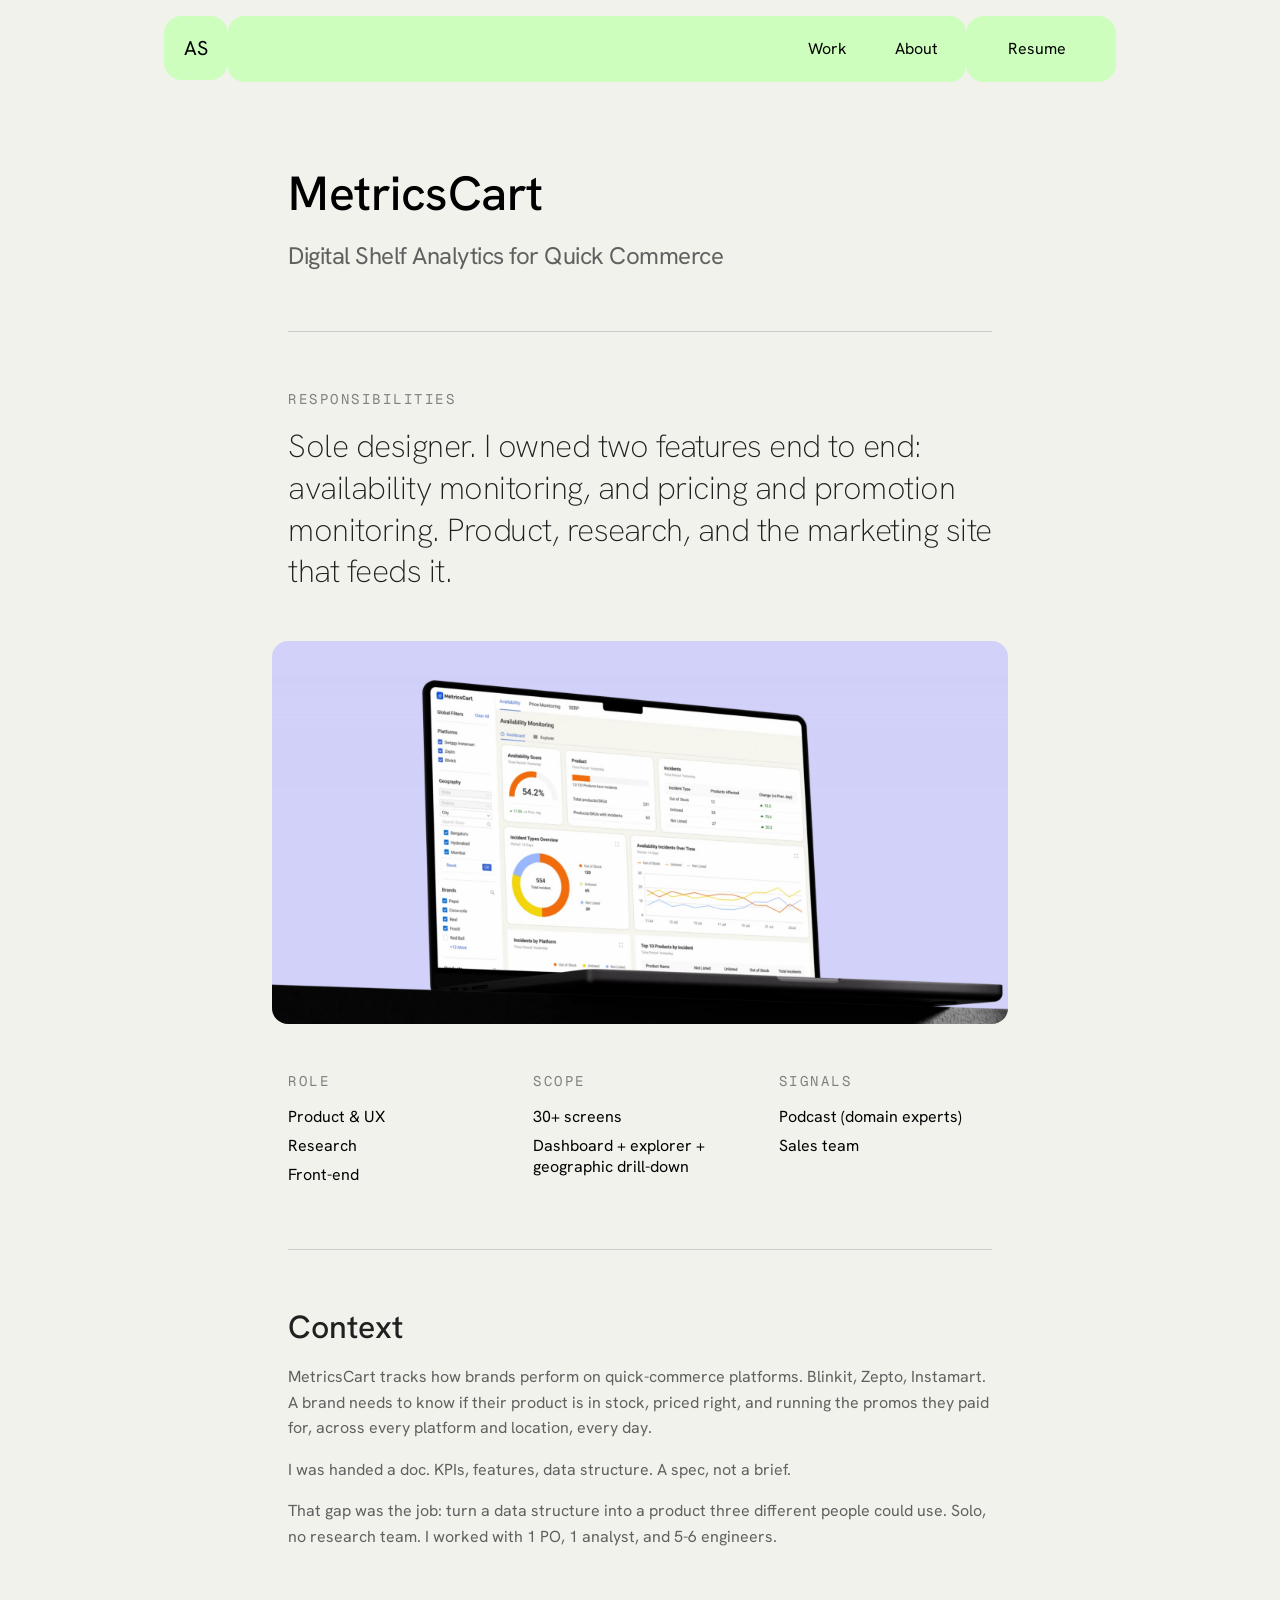
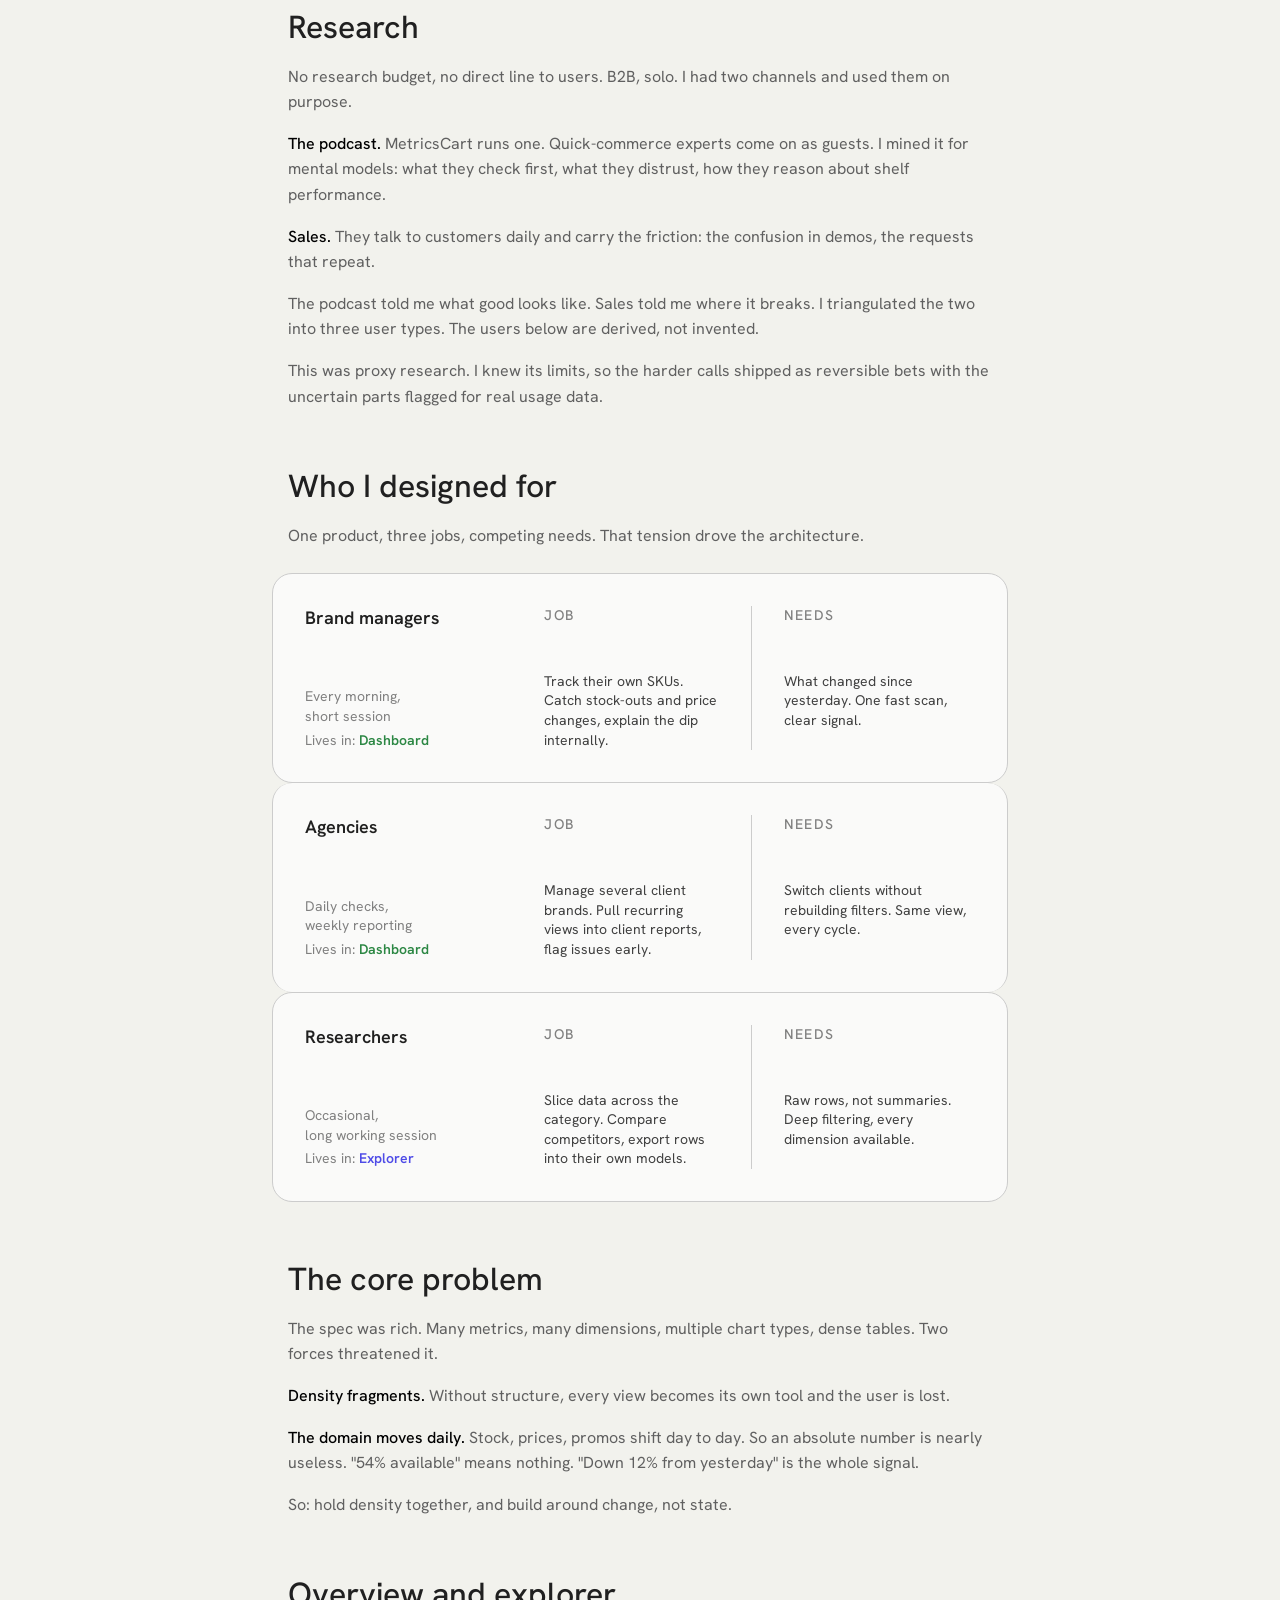
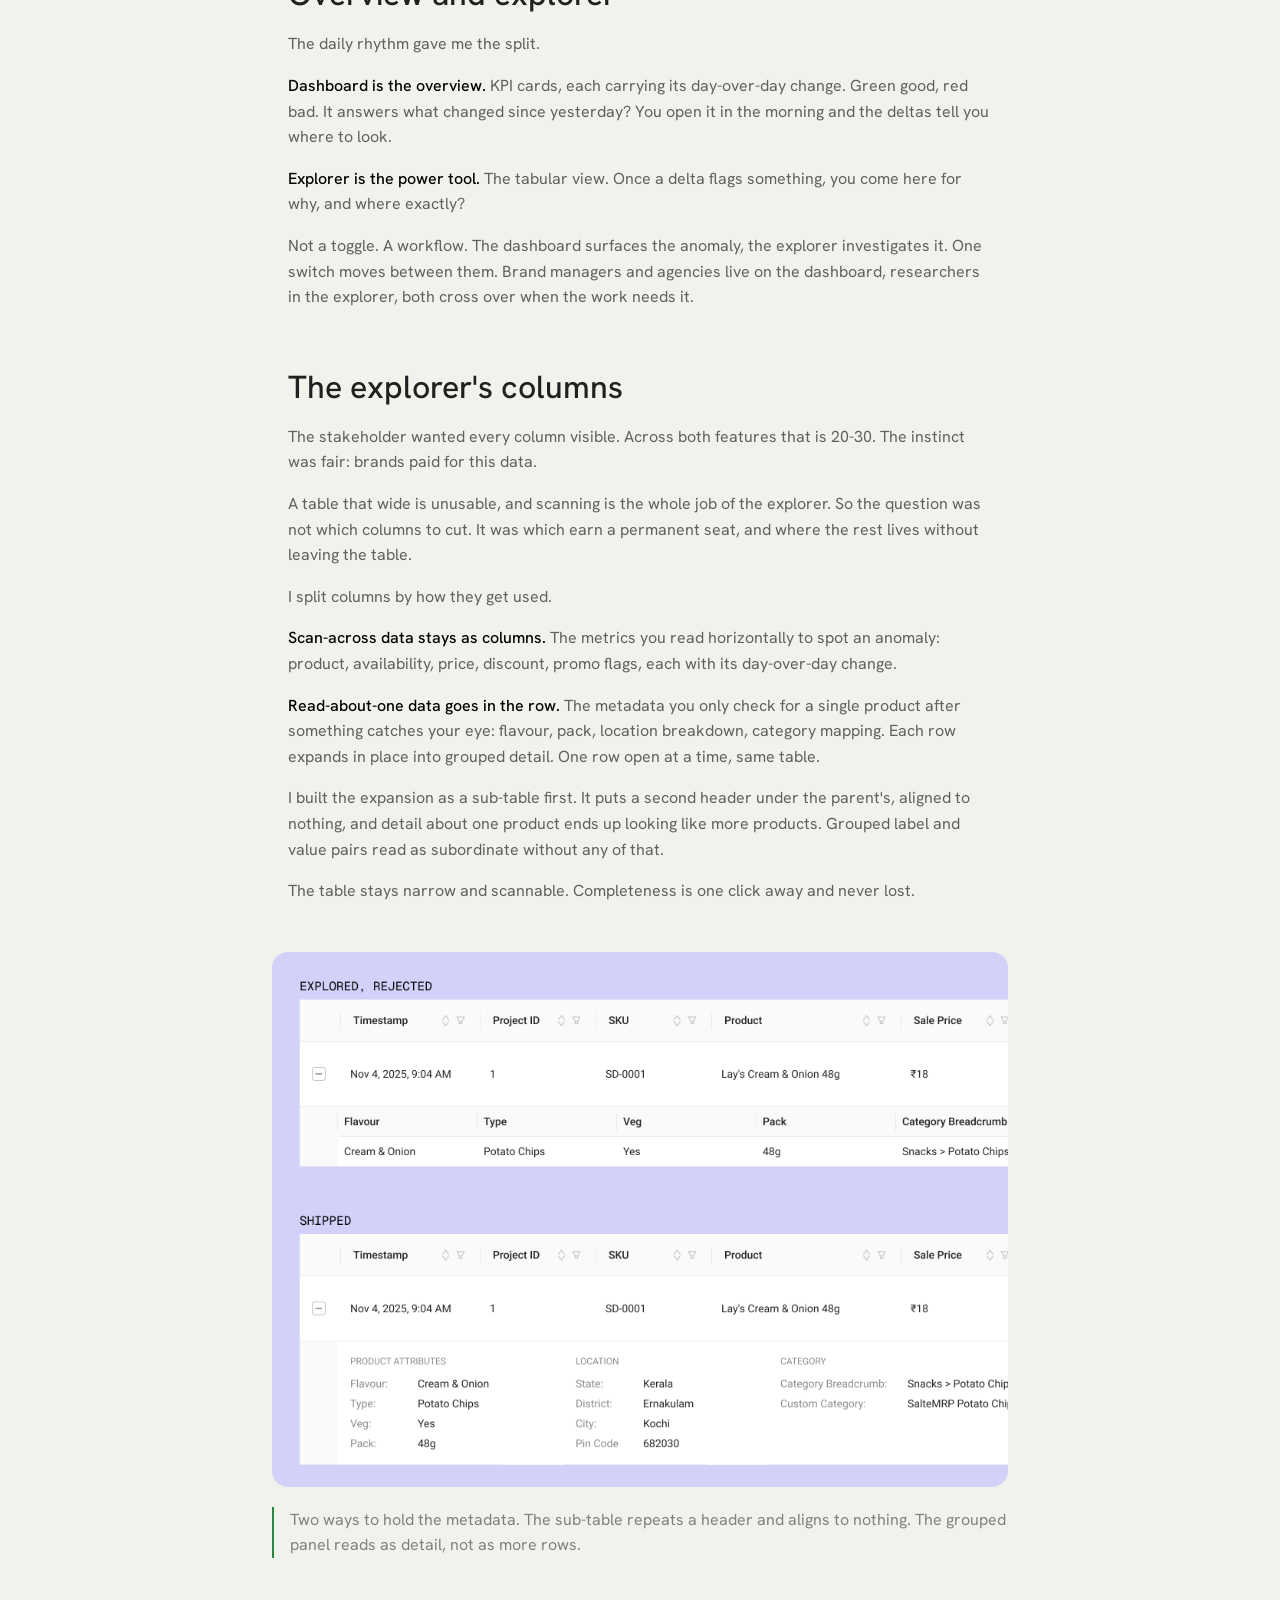
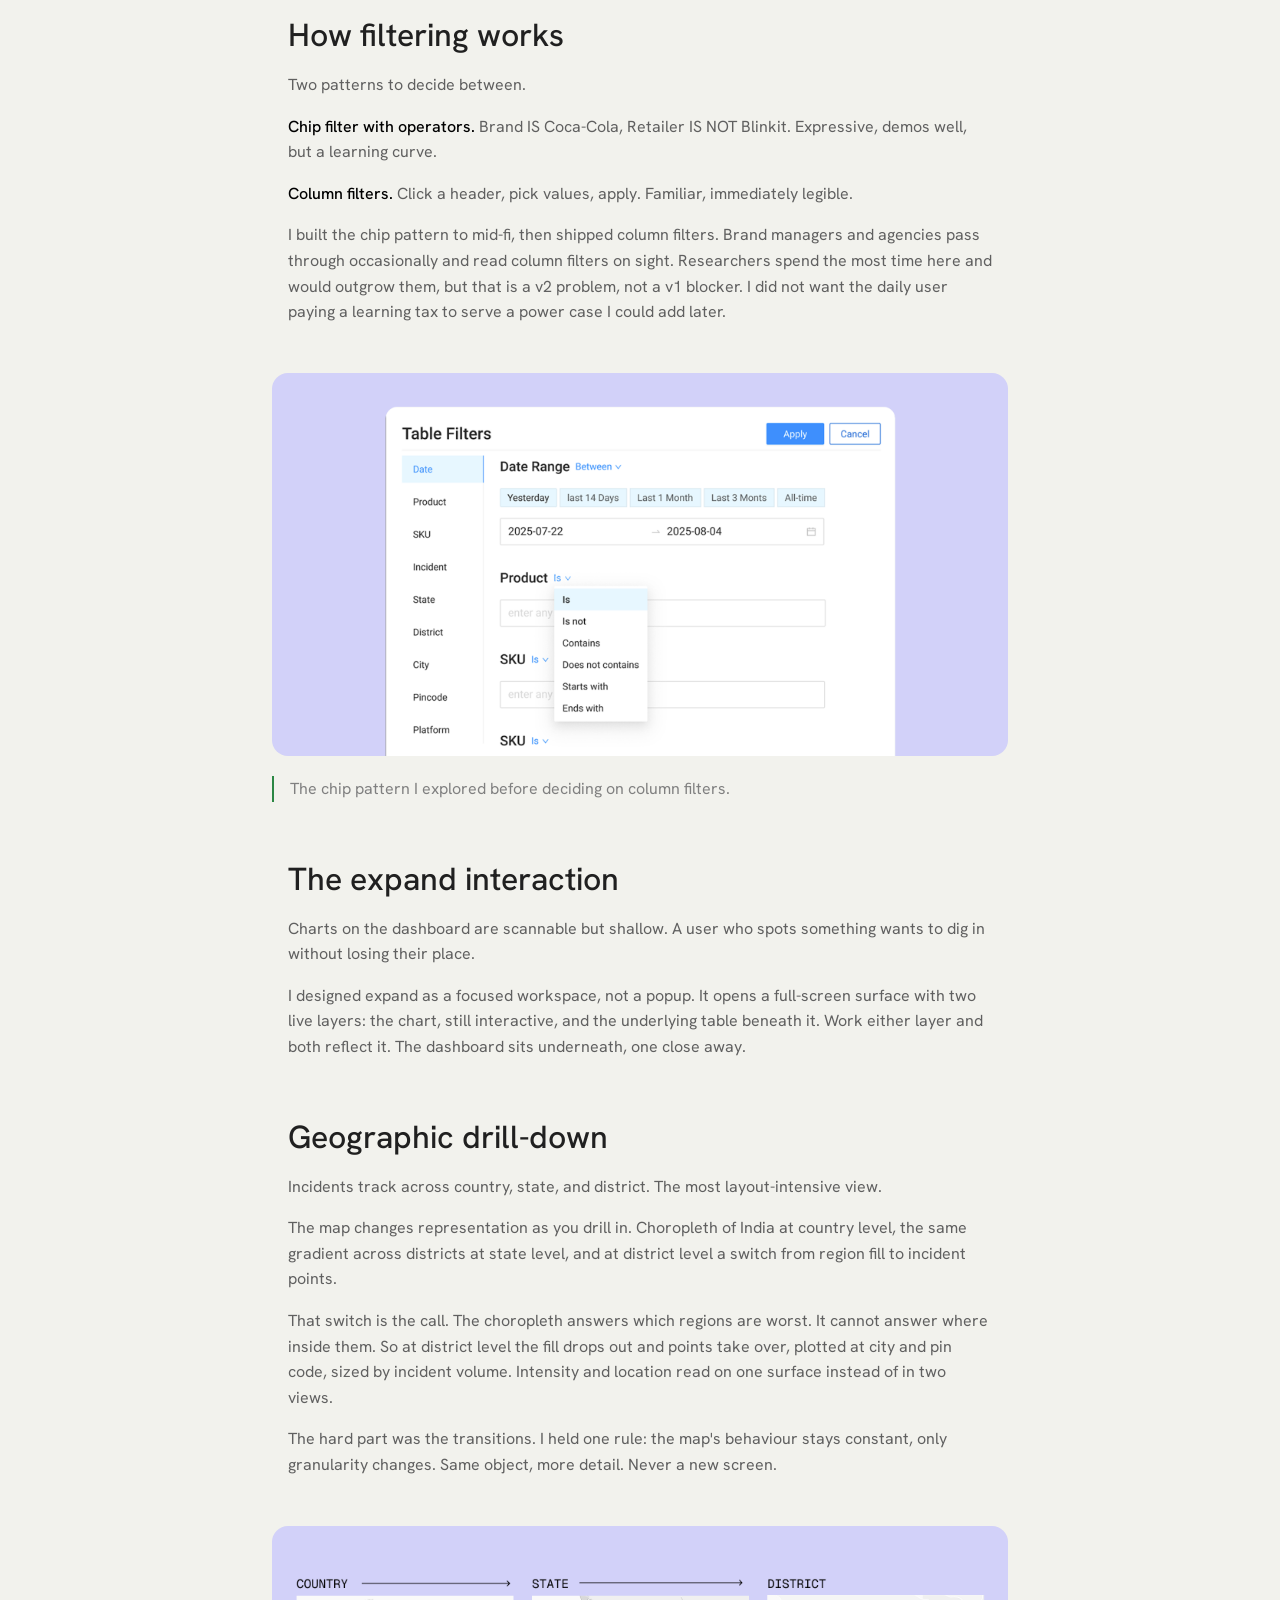
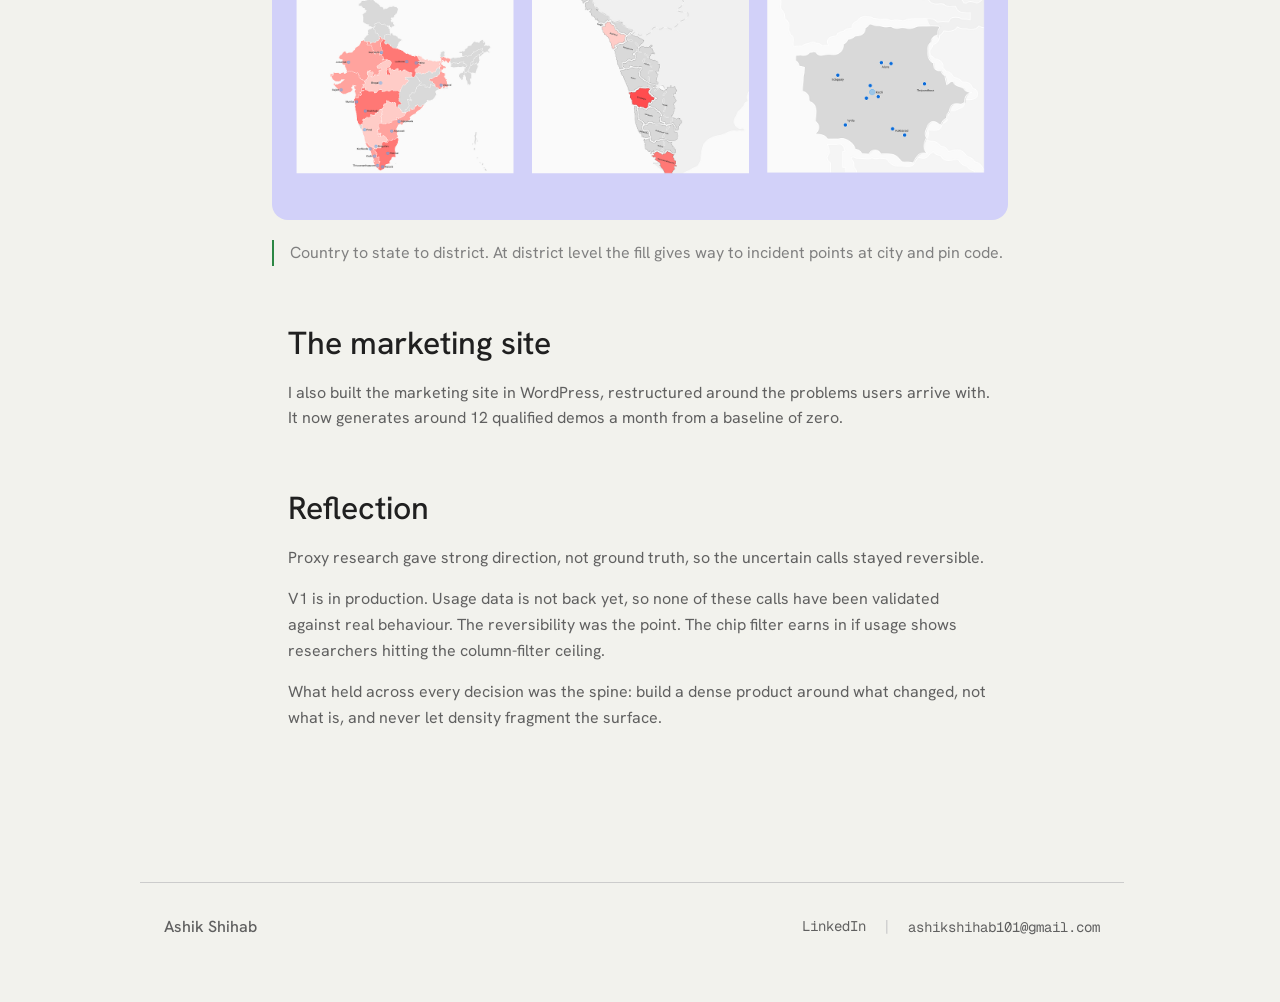
==== commit 81557930: "fav-icon update" ====
--- a/metricscart.html
+++ b/metricscart.html
@@ -293,7 +293,7 @@
         <div class="social-links-wrapper">
           <a href="https://www.linkedin.com/in/ashik-shihab/" target="_blank" class="social-link" aria-label="LinkedIn profile">LinkedIn</a>
           <span class="social-divider">|</span>
-          <button class="social-link" onclick="navigator.clipboard.writeText('ashikshihab101@gmail.com'); const text = this; const origText = 'ashikshihab101@gmail.com'; text.innerText = 'Copied!'; setTimeout(() => { text.innerText = origText; }, 2000);" aria-label="Copy email address">ashikshihab101@gmail.com</button>
+          <button class="social-link js-copy-btn" data-copy="ashikshihab101@gmail.com" aria-label="Copy Email">ashikshihab101@gmail.com</button>
         </div>
       </div>
     </footer>
--- a/variables.css
+++ b/variables.css
@@ -13,6 +13,8 @@
     --text-muted: #808080;
     --border-light: hsl(0, 0%, 80%);
     --border-warm: #ebe5e0;
+    --focus-ring: var(--primary-color);
+    --focus-offset: 3px;
 
     /* Typography */
     --font-heading: "Hanken Grotesk", sans-serif;
--- a/styles.css
+++ b/styles.css
@@ -8,6 +8,17 @@
 
 html {
   scroll-behavior: smooth;
+}
+
+:focus-visible {
+  outline: 2px solid var(--focus-ring);
+  outline-offset: var(--focus-offset);
+  border-radius: 2px; /* subtle softening for the outline */
+}
+
+/* Ensure no elements use outline: none without fallback. Global fallback applies */
+*:focus:not(:focus-visible) {
+  outline: none;
 }
 
 /* GLOBAL BODY STYLES */
@@ -255,6 +266,7 @@
 }
 
 .hero-title {
+  font-family: var(--font-mono);
   font-size: var(--fs-base);
   line-height: 1.6;
   margin-bottom: 0rem;
@@ -536,6 +548,7 @@
   justify-content: space-between;
   height: 100%;
   gap: 5rem;
+  padding: 0.5rem 0;
 }
 
 .work-header {
@@ -1473,6 +1486,7 @@
   .hero-subtitle {
     max-width: 100%;
     font-size: var(--fs-base);
+    margin-bottom: 3rem;
   }
 
   .hero-toolkit {
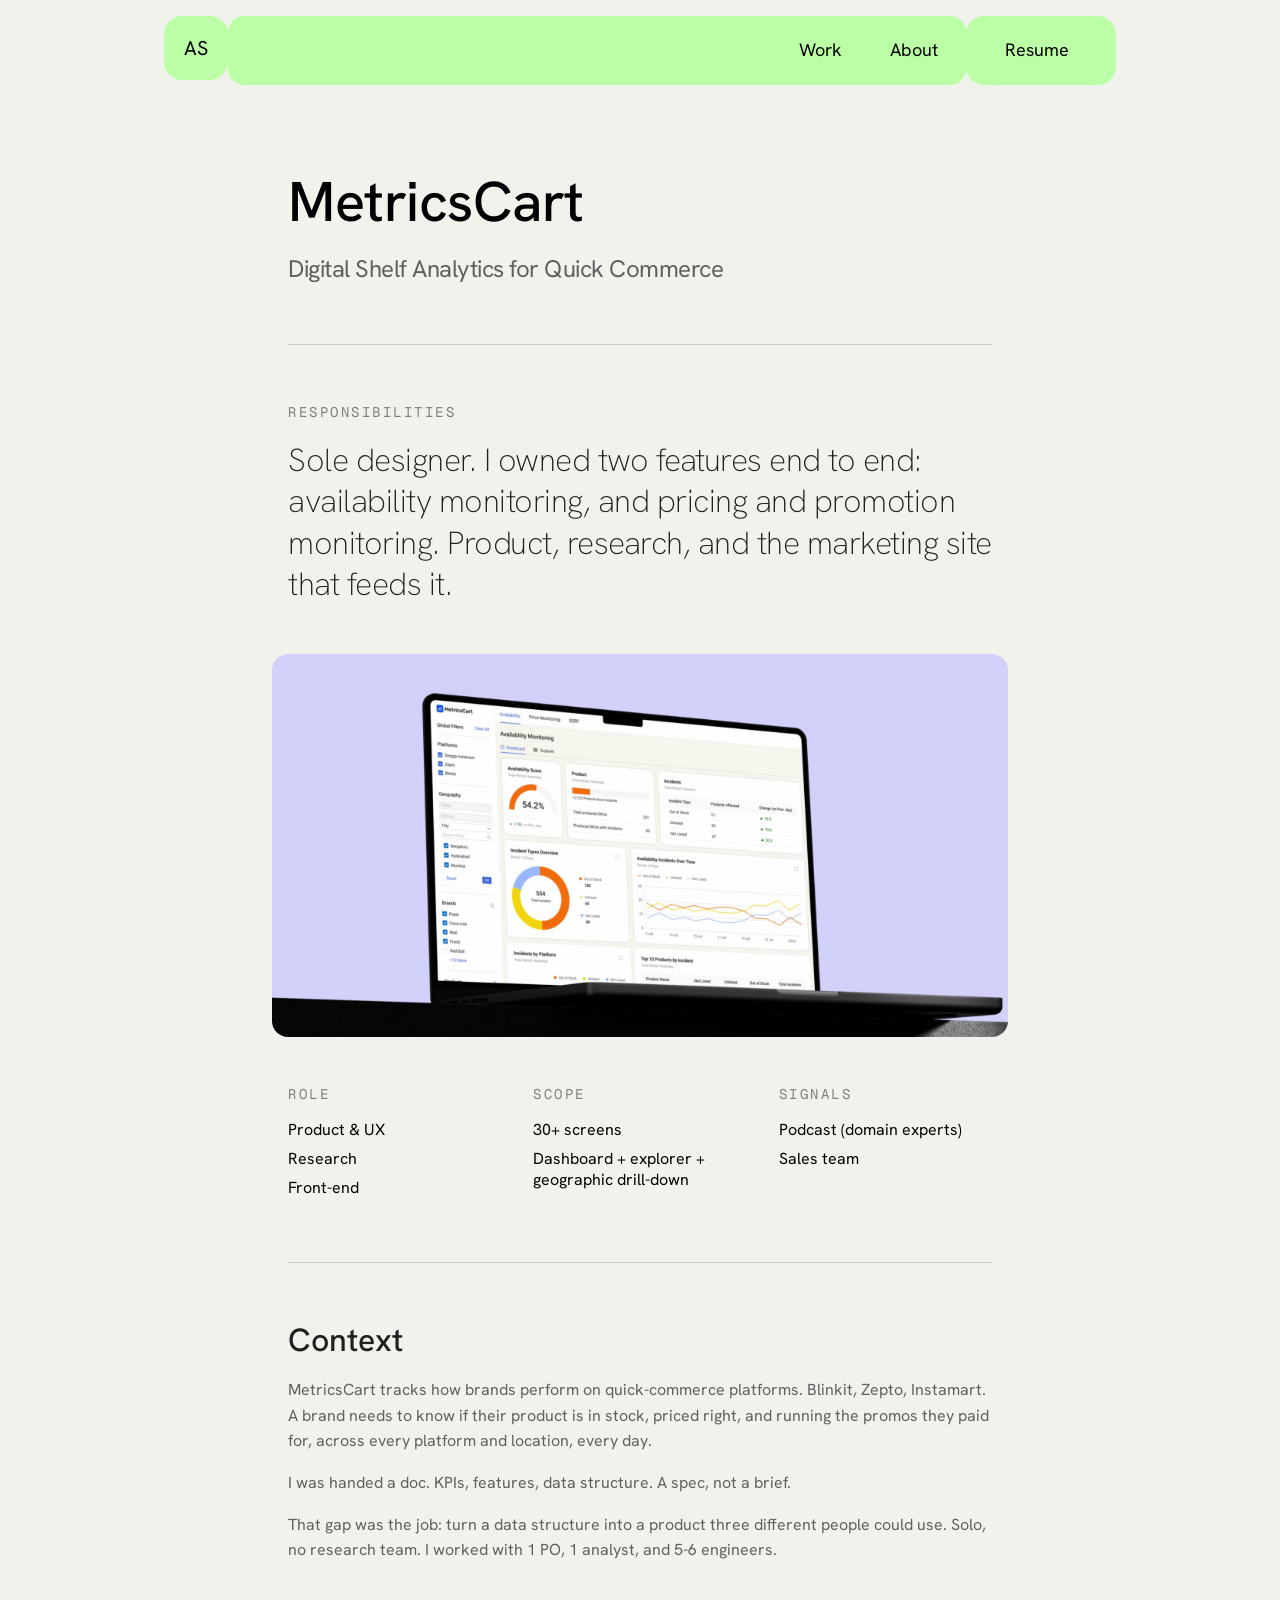
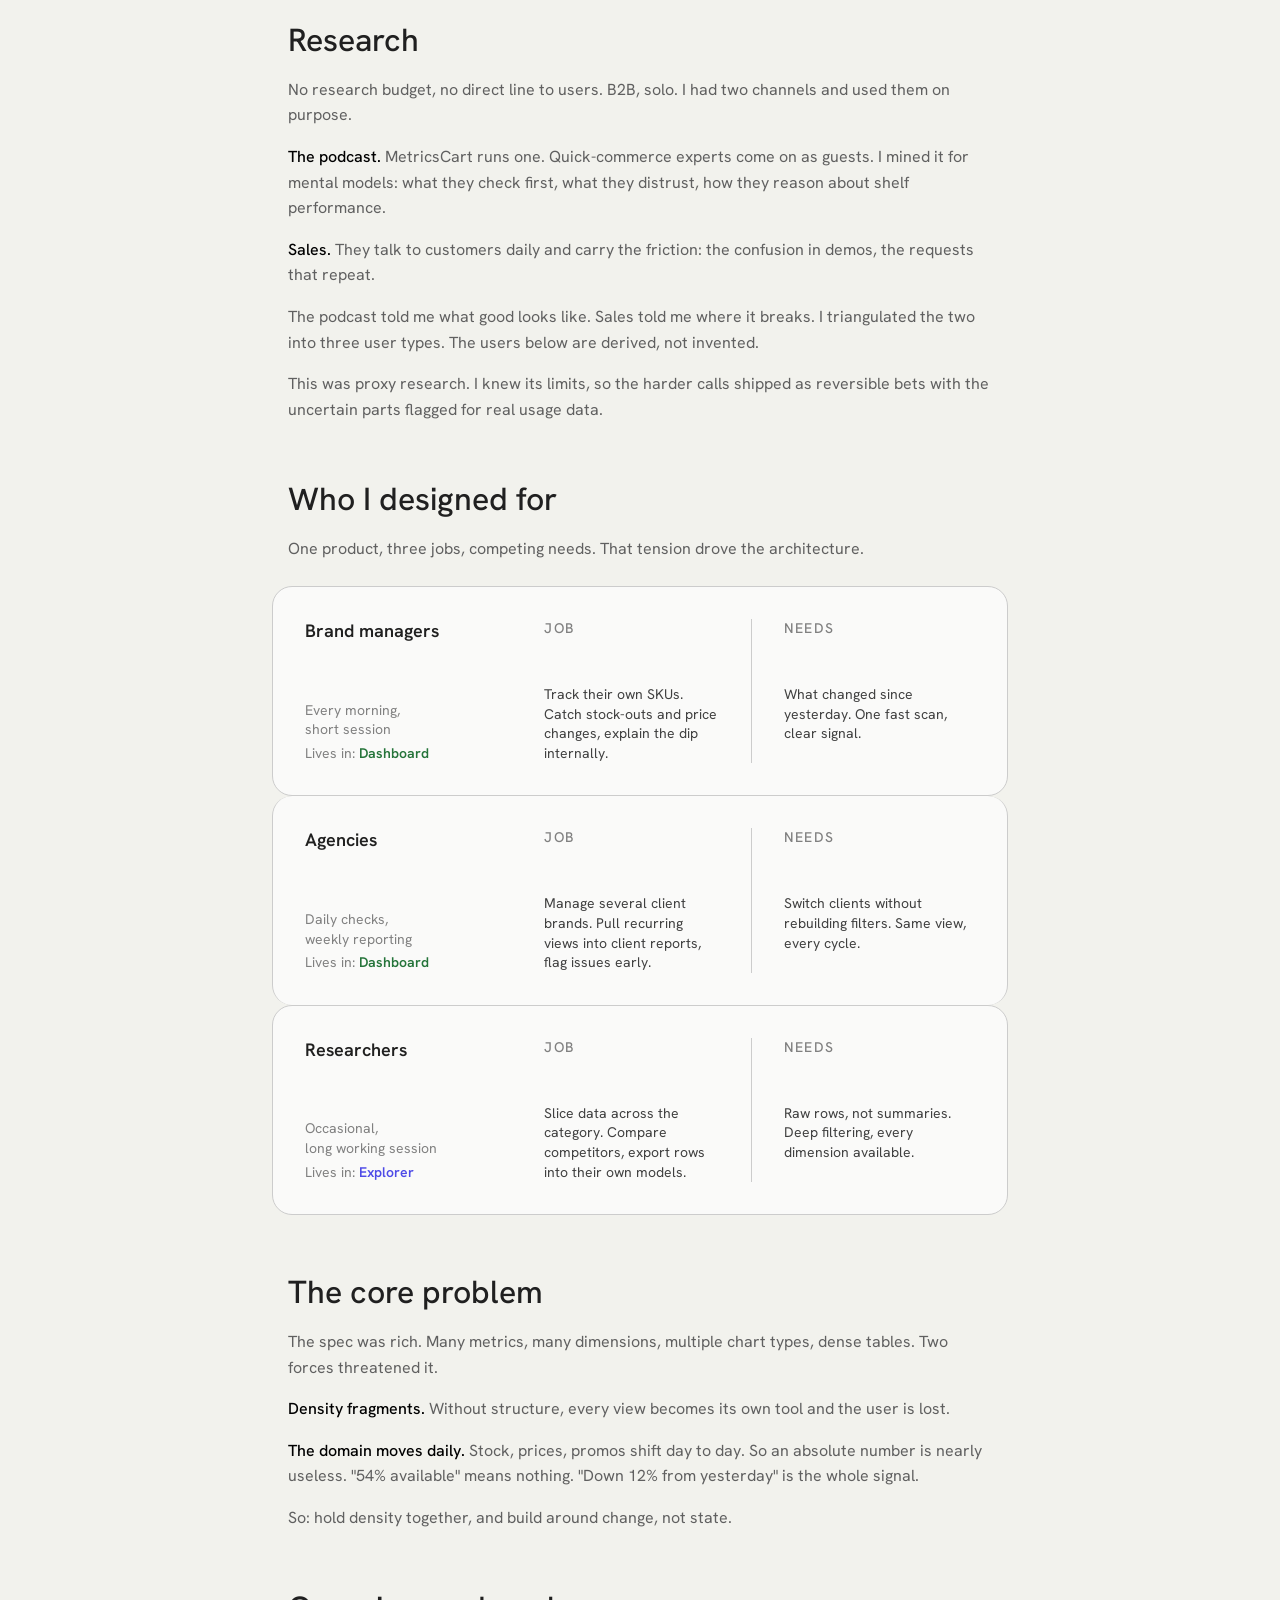
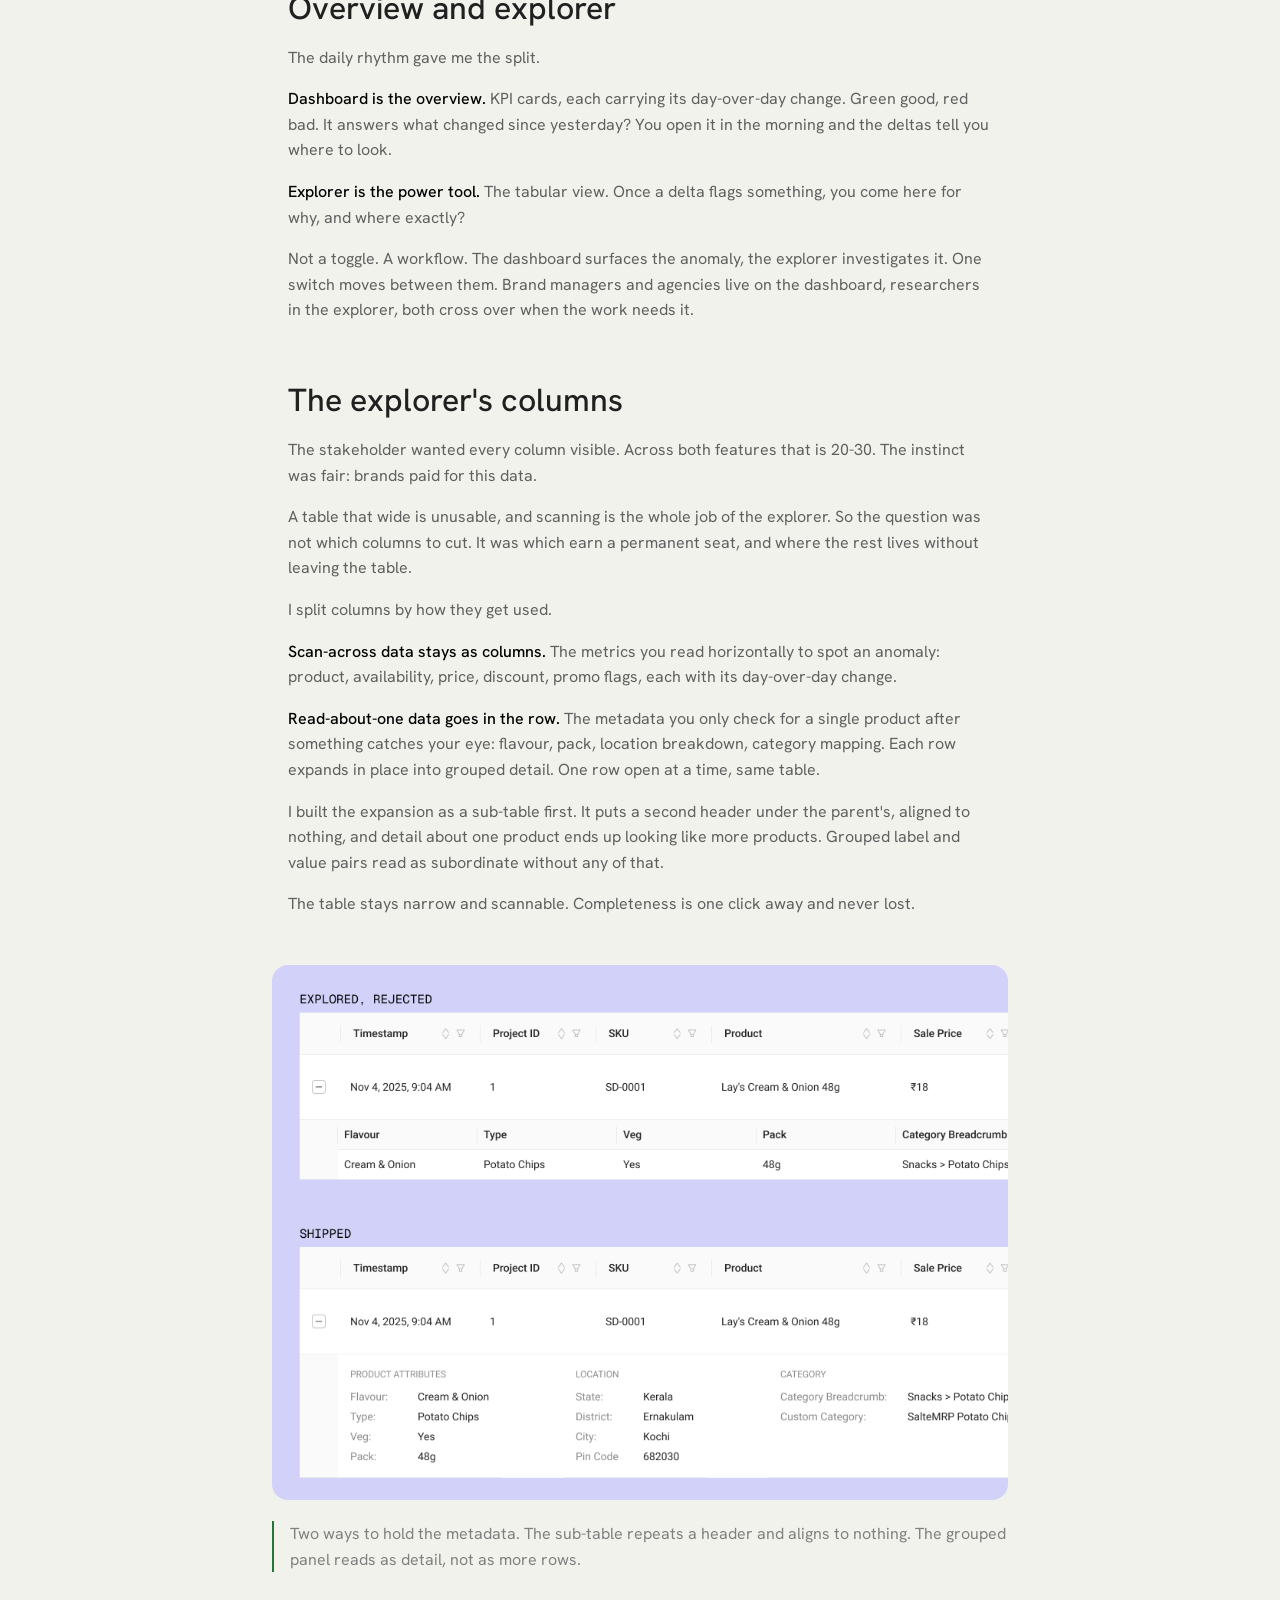
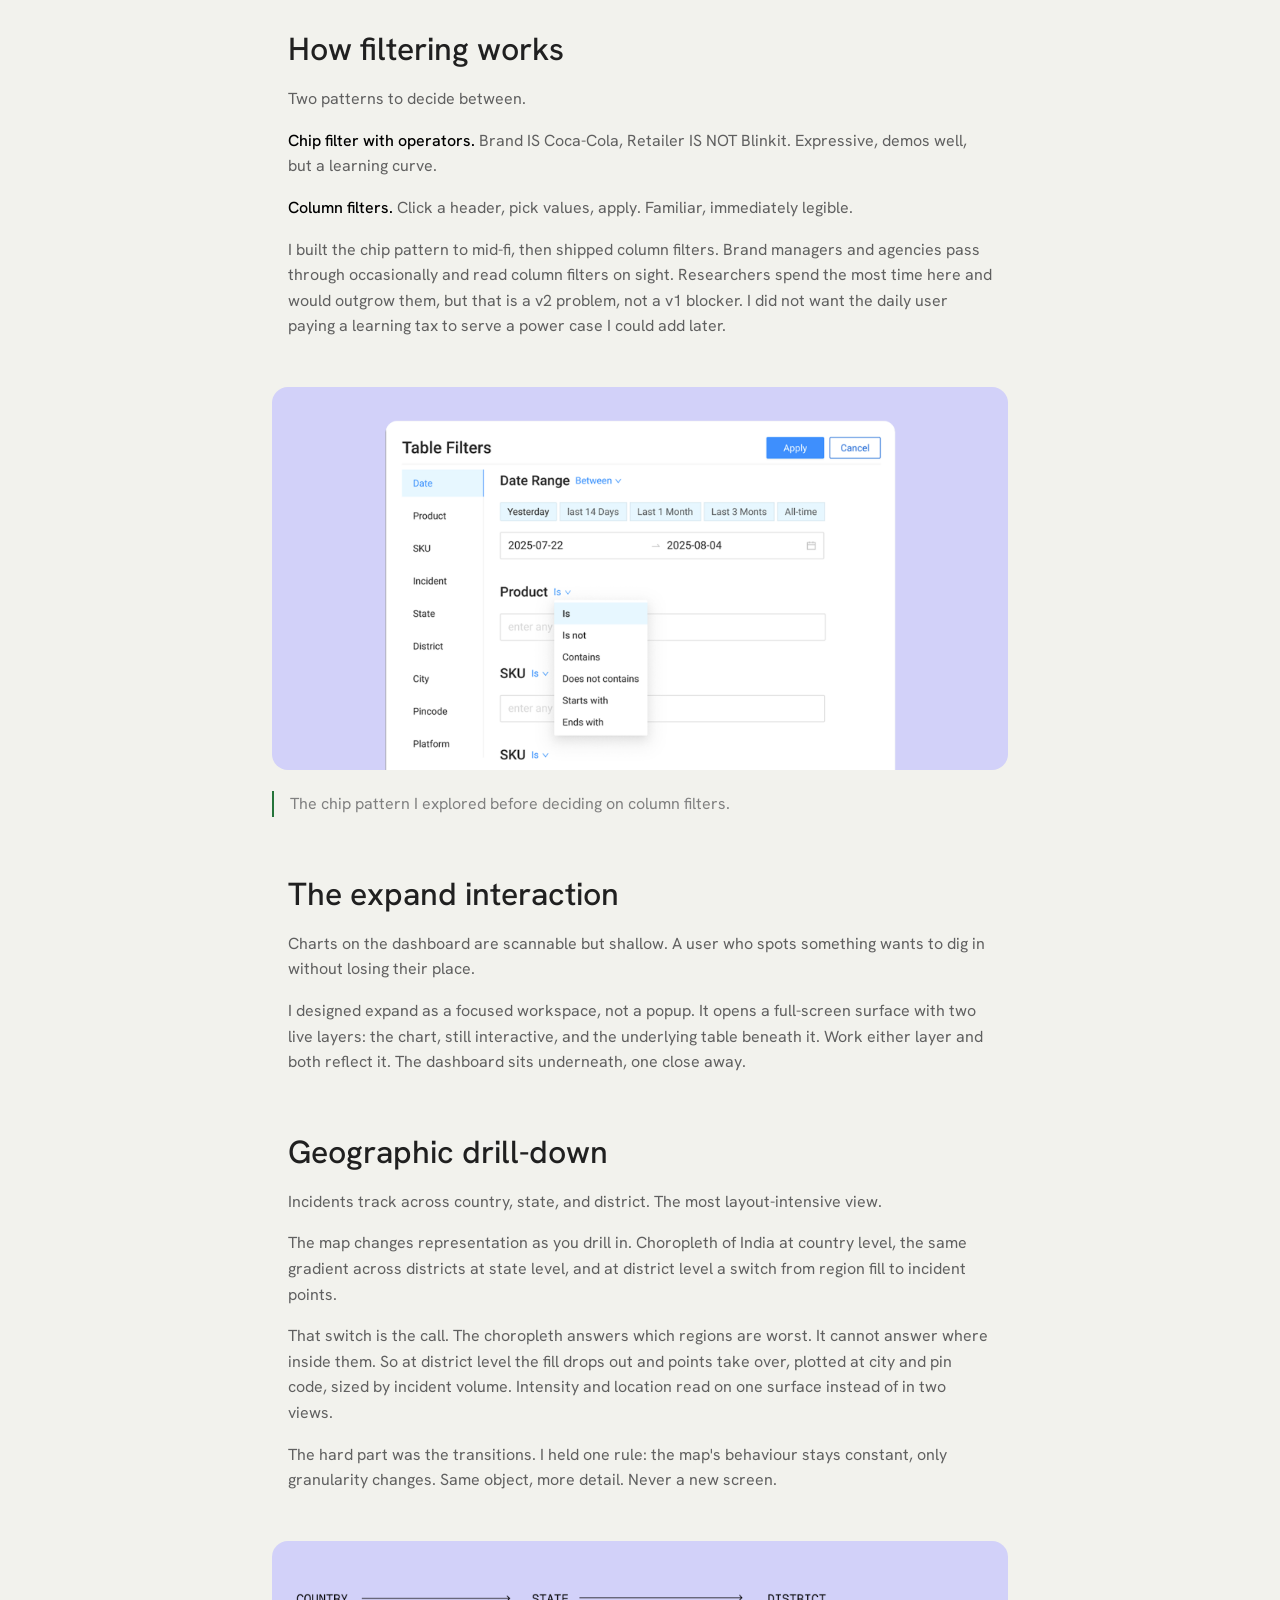
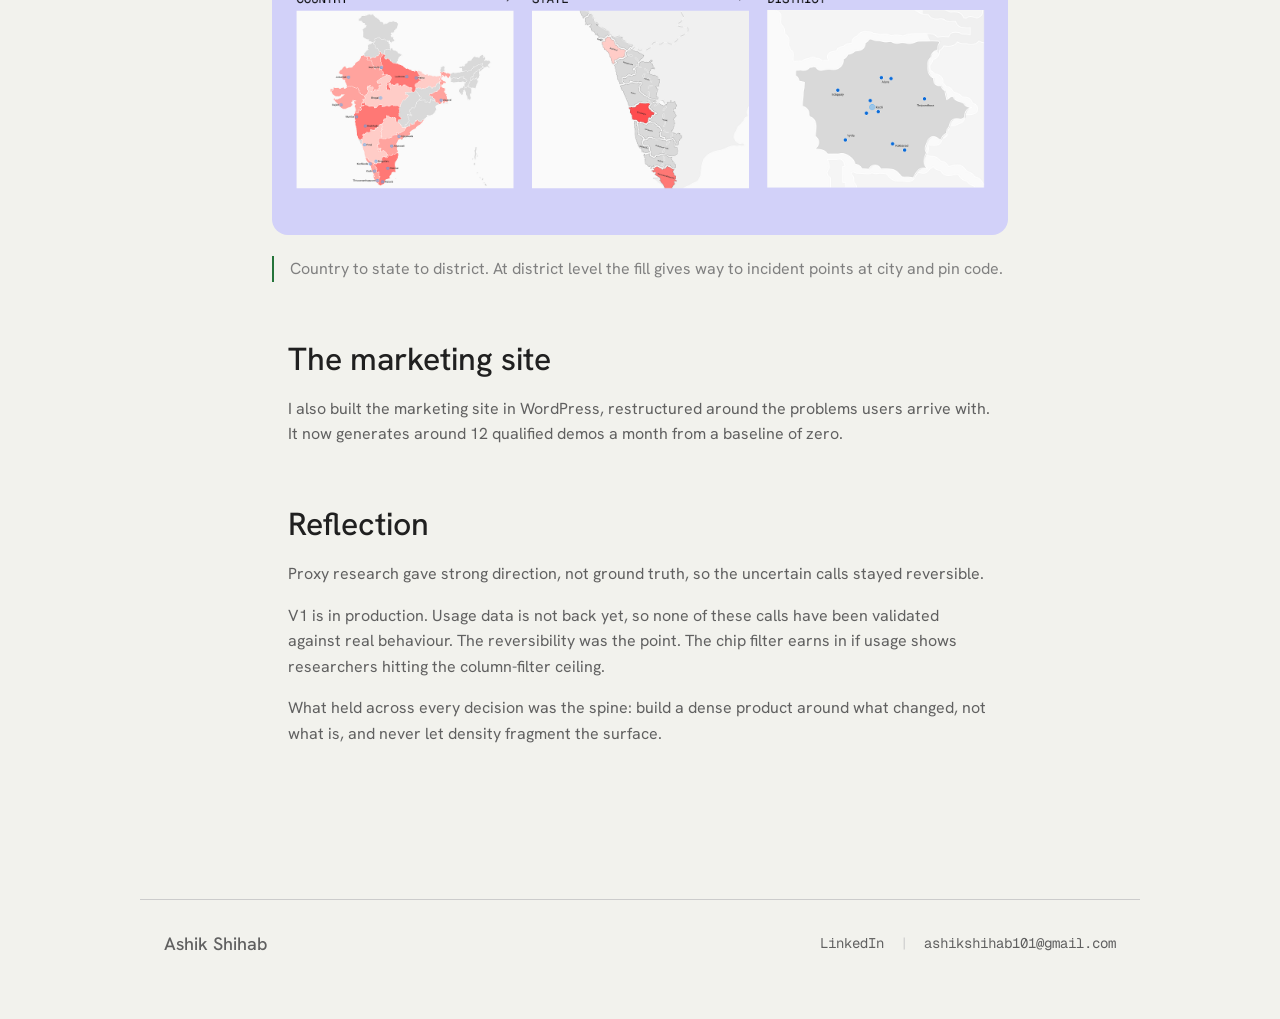
==== commit 65e4e44b: "noindex follow" ====
--- a/metricscart.html
+++ b/metricscart.html
@@ -2,6 +2,7 @@
 <html lang="en">
 
 <head>
+  <meta name="robots" content="noindex, follow">
   <!-- Google Tag Manager -->
   <script>(function(w,d,s,l,i){w[l]=w[l]||[];w[l].push({'gtm.start':
   new Date().getTime(),event:'gtm.js'});var f=d.getElementsByTagName(s)[0],
--- a/variables.css
+++ b/variables.css
@@ -1,7 +1,7 @@
 :root {
     /* Colors */
-    --primary-color: hsl(136, 51%, 35%);
-    --primary-hover: #CDFEBD;
+    --primary-color: hsl(136, 51%, 30%);
+    --primary-hover: hsl(105, 97%, 82%);
     --accent-blue: #4E4BE7;
     --accent-blue-hover: #D2D1F9;
     --bg-color: hsl(60, 17%, 94%);
@@ -15,6 +15,10 @@
     --border-warm: #ebe5e0;
     --focus-ring: var(--primary-color);
     --focus-offset: 3px;
+    --badge-green-bg: #dcfce7;
+    --badge-green-text: #115e59;
+    --badge-purple-bg: #ede9fe;
+    --badge-purple-text: #4c1d95;
 
     /* Typography */
     --font-heading: "Hanken Grotesk", sans-serif;
--- a/styles.css
+++ b/styles.css
@@ -1,19 +1,25 @@
+/* BREAKPOINTS
+ * Mobile: <= 600px
+ * Tablet: 601px - 900px
+ * Desktop: > 900px
+ */
 /* RESET */
 * {
   margin: 0;
   padding: 0;
   box-sizing: border-box;
-  font-size: var(--fs-base-px);
 }
 
 html {
   scroll-behavior: smooth;
+  font-size: 100%;
 }
 
 :focus-visible {
   outline: 2px solid var(--focus-ring);
   outline-offset: var(--focus-offset);
-  border-radius: 2px; /* subtle softening for the outline */
+  border-radius: 2px;
+  /* subtle softening for the outline */
 }
 
 /* Ensure no elements use outline: none without fallback. Global fallback applies */
@@ -27,6 +33,7 @@
   max-width: 1000px;
   margin: 0 auto;
   color: var(--light-black);
+  font-size: var(--fs-base);
 }
 
 /* CONTAINER (reusable wrapper) */
@@ -78,13 +85,12 @@
 }
 
 h2 {
-  font-size: var(--fs-xxxl);
+  font-size: clamp(2rem, 5vw, 3.5rem);
   font-weight: var(--fw-thin);
   margin-bottom: 2rem;
 }
 
 .text-accent {
-  font-size: inherit;
   color: var(--text-muted);
   font-weight: inherit;
 }
@@ -165,7 +171,7 @@
   flex-direction: row;
   align-content: center;
   gap: 1.5rem;
-  background: #CDFEBD;
+  background: var(--primary-hover);
   width: 100%;
   align-items: center;
   justify-content: end;
@@ -192,7 +198,7 @@
   font-family: var(--font-heading);
   font-weight: 400;
   font-size: var(--fs-md);
-  background: #CDFEBD;
+  background: var(--primary-hover);
   border-radius: 1.125rem;
   color: var(--dark-black);
   box-shadow: none;
@@ -208,7 +214,7 @@
 .resume-btn {
   display: flex;
   padding: 1rem 1.5rem;
-  background: #CDFEBD;
+  background: var(--primary-hover);
   border-radius: 1.125rem;
   color: var(--dark-black);
   align-items: center;
@@ -255,8 +261,9 @@
   opacity: 1;
 }
 
-.bold, strong, b {
-  font-size: inherit;
+.bold,
+strong,
+b {
   font-weight: var(--fw-medium);
   color: var(--dark-black);
 }
@@ -269,19 +276,10 @@
   font-family: var(--font-mono);
   font-size: var(--fs-base);
   line-height: 1.6;
+  margin-top: 0;
   margin-bottom: 0rem;
   font-weight: var(--fw-medium);
   color: var(--secondary-black);
-}
-
-.hero-description {
-  font-size: var(--fs-sm);
-  line-height: 1.6;
-  font-weight: var(--fw-light);
-  margin: 0;
-  margin-top: 0.25rem;
-  color: var(--light-black);
-  letter-spacing: 1px;
 }
 
 .hero-intro-container {
@@ -307,11 +305,11 @@
 }
 
 .hero-additional-info {
-  font-size: var(--fs-xxl);
+  font-size: clamp(2rem, 5vw, 3.5rem);
   line-height: 1.2;
   margin: 3rem 0 1.5rem 0;
   font-weight: var(--fw-light);
-  max-width: 85%;
+  width: 100%;
   color: var(--mid-black);
 }
 
@@ -333,8 +331,7 @@
 }
 
 /* BUTTON BASE STYLES */
-.btn-primary,
-.btn-secondary {
+.btn-primary {
   display: flex;
   background-color: transparent;
   padding: 0;
@@ -403,40 +400,6 @@
 }
 
 /* SECONDARY BUTTON */
-.btn-secondary {
-  color: var(--dark-black);
-}
-
-.btn-secondary .btn-label {
-  border: 1px solid var(--dark-black);
-  border-radius: 12px;
-  background: linear-gradient(to left, var(--dark-black) 50%, transparent 50%);
-  background-size: 200% 100%;
-  background-position: left bottom;
-  color: var(--dark-black);
-}
-
-.btn-secondary .btn-arrow {
-  border: 1px solid var(--dark-black);
-  border-radius: 12px;
-  background-color: var(--dark-black);
-}
-
-.btn-secondary:hover .btn-label {
-  background-position: right bottom;
-  border-radius: 12px 0 0 12px;
-  color: var(--white);
-}
-
-.btn-secondary:hover .btn-arrow {
-  border-radius: 0 12px 12px 0;
-  transform: translateX(-5px);
-  background-color: var(--dark-black);
-}
-
-.btn-secondary:hover .btn-arrow img {
-  filter: brightness(0) invert(1);
-}
 
 .desktop-btn {
   display: flex;
@@ -447,73 +410,6 @@
 }
 
 /* SOCIAL PROOF SECTION */
-.social-proof {
-  display: flex;
-  flex-direction: column;
-  padding-top: 5rem;
-  padding-bottom: 2rem;
-  gap: 5rem;
-  border-bottom: none;
-}
-
-.proof-text {
-  display: flex;
-  gap: 5rem;
-}
-
-.proof-subtext {
-  align-content: center;
-  /* Add custom styles for the subtext wrapper here */
-}
-
-.proof-cta {
-  margin-top: 0;
-}
-
-.proof-grid {
-  display: flex;
-  flex-direction: row;
-  justify-content: space-between;
-  gap: 0;
-}
-
-.proof-card {
-  flex: 1;
-  border-radius: 1.125rem;
-  padding: 2rem;
-  display: flex;
-  flex-direction: column;
-  gap: 2rem;
-  background-color: var(--white);
-}
-
-
-.proof-card h4 {
-  font-size: var(--fs-base);
-  color: var(--dark-black);
-  margin: 0;
-  font-weight: var(--fw-medium);
-}
-
-.proof-card p {
-  color: var(--light-black);
-  font-size: var(--fs-sm);
-  margin: 0;
-  line-height: 1.6;
-}
-
-.proof-card-1 {
-  border: 1px solid var(--border-warm);
-}
-
-.proof-card-2 {
-  border-top: 1px solid var(--border-warm);
-  border-bottom: 1px solid var(--border-warm);
-}
-
-.proof-card-3 {
-  border: 1px solid var(--border-warm);
-}
 
 /*section - work*/
 .work-section {
@@ -528,7 +424,8 @@
   flex-direction: column;
 }
 
-.mc, .shc {
+.mc,
+.shc {
   padding-bottom: 0;
   border-bottom: none;
   margin-bottom: 5rem;
@@ -608,11 +505,11 @@
 }
 
 .project-details {
-  margin: 0;
-}
-
-.work-role,
-.work-impact {
+  margin: 0 0 2rem 0;
+  font-size: var(--fs-sm);
+}
+
+.work-role {
   display: flex;
   flex-direction: column;
   gap: 0.75rem;
@@ -621,17 +518,14 @@
 
 
 
-.work-role-title,
-.work-impact-title {
+.work-role-title {
   display: flex;
   flex-direction: row;
   align-items: center;
   gap: 0.5rem;
 }
 
-.work-role h4,
-.work-impact h4,
-.impact-title {
+.work-role h4 {
   font-family: var(--font-heading);
   font-weight: var(--fw-medium);
   font-size: var(--fs-xs);
@@ -643,15 +537,7 @@
   margin-left: 0.125rem;
 }
 
-
-
-.impact-title {
-  margin-top: 0.5rem;
-  margin-bottom: 0.75rem;
-}
-
-.work-role-list,
-.work-impact-list {
+.work-role-list {
   list-style: none;
   padding: 0;
   margin: 0;
@@ -660,8 +546,7 @@
   flex-wrap: wrap;
 }
 
-.work-role-list li,
-.work-impact-list li {
+.work-role-list li {
   font-family: var(--font-body);
   color: var(--light-black);
   font-size: var(--fs-xs);
@@ -679,11 +564,11 @@
 
 .work-image-container img {
   width: 100%;
-  height: 100%;
   object-fit: cover;
   border-radius: 16px;
   overflow: hidden;
   border: 1px solid var(--border-warm);
+  aspect-ratio: 4/3;
 }
 
 /* ABOUT SECTION */
@@ -751,12 +636,6 @@
   margin: 0;
 }
 
-
-
-.work-experience-company {
-  font-weight: var(--fw-medium);
-}
-
 .work-experience-duration {
   font-size: var(--fs-xs);
   color: var(--text-muted);
@@ -782,150 +661,9 @@
   line-height: 1.5;
 }
 
-.connect-section {
-  padding: 5rem 0.5rem 6rem 0.5rem;
-  display: flex;
-  flex-direction: column;
-  gap: 3rem;
-}
-
-.connect-cards {
-  display: flex;
-  flex-direction: row;
-  gap: 1.5rem;
-}
-
-.contact-card {
-  flex: 1;
-  border-radius: 1.125rem;
-  padding: 2rem;
-  display: flex;
-  flex-direction: column;
-  gap: 2rem;
-  background-color: var(--white);
-  border: 1px solid var(--border-warm);
-}
-
-.contact-card h4 {
-  font-family: var(--font-heading);
-  text-transform: uppercase;
-  letter-spacing: 2.5px;
-  font-size: var(--fs-xs);
-  color: var(--text-muted);
-  font-weight: var(--fw-regular);
-  margin: 0;
-}
-
-.contact-card p {
-  color: var(--light-black);
-  font-size: var(--fs-sm);
-  margin: 0;
-  line-height: 1.6;
-}
-
-.connect-item {
-  display: flex;
-  align-items: center;
-  gap: 0.75rem;
-}
-
-.connect-item a {
-  font-size: var(--fs-md);
-  color: var(--dark-black);
-  transition: var(--transition-smooth);
-}
-
-.connect-item a:hover {
-  color: var(--primary-color);
-}
-
-.icon-btn {
-  background: transparent;
-  border: none;
-  padding: 0;
-  cursor: pointer;
-  color: var(--light-black);
-  display: flex;
-  align-items: center;
-  justify-content: center;
-  transition: var(--transition-smooth);
-}
-
-.icon-btn:hover {
-  color: var(--primary-color);
-}
-
-.connect-link {
-  font-size: var(--fs-md);
-  color: var(--white);
-  transition: var(--transition-smooth);
-  text-decoration: none;
-}
-
-.connect-link:hover {
-  color: var(--primary-color);
-}
-
-.btn-small {
-  display: flex;
-  align-items: center;
-  gap: 0.5rem;
-  padding: 0.5rem 0.75rem;
-  background-color: transparent;
-  border: 1px solid var(--border-light);
-  border-radius: 0.5rem;
-  font-family: var(--font-body);
-  font-size: var(--fs-xs) !important;
-  color: var(--light-black);
-  cursor: pointer;
-  transition: var(--transition-smooth);
-  text-decoration: none;
-}
-
-.btn-small-dark {
-  border-color: var(--light-black);
-  color: var(--border-light);
-}
-
-.btn-small-dark:hover {
-  border-color: var(--white);
-  color: var(--white);
-}
-
-.btn-small span {
-  font-size: var(--fs-xs) !important;
-}
-
-.btn-small:hover {
-  border-color: var(--primary-color);
-  color: var(--primary-color);
-}
-
-.btn-small svg {
-  width: 14px;
-  height: 14px;
-}
-
 /* FOOTER SECTION */
 footer {
   margin-bottom: 2rem;
-}
-
-.footer-container {
-  display: flex;
-  align-items: center;
-  justify-content: center;
-  background: var(--dark-black);
-  border-radius: 1.125rem;
-  min-height: 64px;
-  height: auto;
-  padding: 1rem;
-  text-align: center;
-}
-
-.footer-container p {
-  color: var(--white);
-  margin-top: 0;
 }
 
 /* CASE STUDY SECTION */
@@ -951,7 +689,7 @@
 }
 
 .case-title {
-  font-size: var(--fs-xxl);
+  font-size: clamp(2rem, 5vw, 3.5rem);
   margin-bottom: 0.25rem;
   font-weight: var(--fw-medium);
   letter-spacing: -0.5px;
@@ -959,7 +697,7 @@
 }
 
 .case-subtitle {
-  font-size: var(--fs-lg);
+  font-size: clamp(1.25rem, 3vw, 1.5rem);
   margin-top: 0.75rem;
   margin-bottom: 3.5rem;
   color: var(--light-black);
@@ -986,7 +724,7 @@
 }
 
 .case-heading {
-  font-size: var(--fs-xl);
+  font-size: clamp(1.5rem, 4vw, 2rem);
   font-family: var(--font-heading);
   color: var(--mid-black);
   font-weight: var(--fw-thin);
@@ -1002,8 +740,7 @@
 
 .case-main-image img {
   width: 100%;
-  max-height: 600px;
-  object-fit: cover;
+  object-fit: contain;
   object-position: top;
   display: block;
   border-radius: 16px;
@@ -1061,14 +798,6 @@
   margin-top: 0;
 }
 
-.case-subheading {
-  font-size: var(--fs-md);
-  margin-top: 40px;
-  margin-bottom: 1rem;
-  font-weight: var(--fw-medium);
-  line-height: 1.6;
-}
-
 .case-image-wrapper {
   margin: 3rem 0;
   text-align: center;
@@ -1104,242 +833,16 @@
 }
 
 /* CASE STUDY TABLE */
-.table-container {
-  overflow-x: auto;
-  margin: 2.5rem 0;
-  border: 1px solid var(--border-warm);
-  border-radius: 12px;
-  background: var(--white);
-}
-
-.case-table {
-  width: 100%;
-  border-collapse: collapse;
-  text-align: left;
-}
-
-.case-table th {
-  background: var(--dark-black);
-  padding: 1.25rem 1.5rem;
-  font-family: var(--font-heading);
-  font-size: var(--fs-xs);
-  text-transform: uppercase;
-  letter-spacing: 0.1em;
-  color: var(--white);
-  font-weight: var(--fw-medium);
-  border-bottom: none;
-}
-
-.case-table td {
-  padding: 1.5rem;
-  font-family: var(--font-body);
-  font-size: 1rem;
-  color: var(--light-black);
-  font-weight: var(--fw-light);
-  line-height: 1.6;
-  border-bottom: 1px solid var(--border-warm);
-  vertical-align: top;
-}
-
-
-
-.case-table tr:last-child td {
-  border-bottom: none;
-}
 
 /* PRINCIPLE BOX */
-.principle-box {
-  background: var(--bg-color);
-  padding: 2.5rem;
-  border-radius: 12px;
-  margin: 3rem 0;
-  border-left: 4px solid var(--primary-color);
-}
-
-.case-principle {
-  font-family: var(--font-heading) !important;
-  font-size: var(--fs-lg) !important;
-  color: var(--dark-black) !important;
-  font-weight: var(--fw-medium) !important;
-  margin: 0 !important;
-  line-height: 1.4 !important;
-}
-
-.case-final-section {
-  margin-bottom: 2rem;
-}
 
 /* IMPACT GRID */
-.impact-grid {
-  display: grid;
-  grid-template-columns: repeat(3, 1fr);
-  gap: 0;
-  margin-top: 2.5rem;
-}
-
-.impact-card {
-  display: flex;
-  flex-direction: column;
-  background-color: var(--white);
-  border-radius: 1.125rem;
-  padding: 2rem;
-  gap: 2rem;
-  border: 1px solid var(--border-warm);
-}
-
-.impact-heading {
-  font-size: var(--fs-base);
-  color: var(--dark-black);
-  margin: 0;
-  font-weight: var(--fw-medium);
-}
-
-.impact-card p {
-  color: var(--light-black);
-  font-size: var(--fs-sm);
-  margin: 0;
-  line-height: 1.6;
-}
-
-.coming-soon-notice {
-  display: inline-flex;
-  font-family: var(--font-heading);
-  font-size: var(--fs-xs);
-  text-transform: uppercase;
-  letter-spacing: 1.5px;
-  color: var(--white);
-  background-color: var(--primary-color);
-  border: 1px dashed var(--border-warm);
-  padding: 0.5rem 1rem;
-  border-radius: 0.75rem;
-  font-weight: var(--fw-medium);
-}
 
 /* MORE WORK SECTION */
-.more-work-section {
-  padding: 6rem 0.5rem 4rem 0.5rem;
-  border-bottom: none;
-}
-
-.more-work-heading {
-  font-size: var(--fs-md);
-  color: var(--dark-black);
-  margin-bottom: 1.5rem;
-  font-weight: var(--fw-medium);
-  text-transform: uppercase;
-  letter-spacing: 0.5px;
-}
-
-.more-work-card {
-  display: flex;
-  background-color: var(--white);
-  border: 1px solid var(--border-light);
-  border-radius: 20px;
-  overflow: hidden;
-  position: relative;
-  transition: var(--transition-smooth);
-  color: inherit;
-  text-decoration: none;
-}
-
-.more-work-card:hover {
-  border-color: var(--border-warm);
-  transform: translateY(-4px);
-  box-shadow: 0 12px 24px rgba(0, 0, 0, 0.05);
-}
-
-.more-work-content {
-  padding: 3rem;
-  flex: 1;
-  display: flex;
-  flex-direction: column;
-  justify-content: center;
-  align-items: flex-start;
-}
-
-.more-work-content h3 {
-  font-size: var(--fs-xl);
-  margin-bottom: 0.5rem;
-}
-
-.more-work-desc {
-  font-size: var(--fs-base);
-  color: var(--light-black);
-  margin-bottom: 1rem;
-  margin-top: 0;
-}
-
-.more-work-details {
-  font-size: var(--fs-sm);
-  color: var(--light-black);
-  line-height: 1.6;
-  margin-top: 0;
-  margin-bottom: 0;
-}
-
-.more-work-image {
-  flex: 1;
-  background-color: var(--bg-color);
-  border-right: 1px solid var(--border-light);
-}
-
-.more-work-image img {
-  width: 100%;
-  height: 100%;
-  object-fit: cover;
-  display: block;
-}
 
 /* TOOLKIT SECTION BELOW HERO */
-.hero-toolkit {
-  margin-top: 4rem;
-  display: flex;
-  flex-direction: row;
-  align-items: center;
-  gap: 0;
-}
-
-.toolkit-title {
-  font-family: var(--font-heading);
-  font-size: var(--fs-xs);
-  color: var(--light-black);
-  text-transform: uppercase;
-  letter-spacing: 2.5px;
-  font-weight: var(--fw-medium);
-  margin: 0;
-  flex-shrink: 0;
-  white-space: nowrap;
-  border-right: 1px solid var(--border-warm);
-  padding: 1rem 1rem 1rem 0;
-}
-
-.toolkit-marquee {
-  overflow: hidden;
-  display: flex;
-  flex: 1;
-  width: 100%;
-  position: relative;
-  /* Premium edge-fade effect (subtle on left, deep on right) */
-  -webkit-mask-image: linear-gradient(to right, transparent, black 4%, black 85%, transparent);
-  mask-image: linear-gradient(to right, transparent, black 4%, black 85%, transparent);
-}
-
-.toolkit-logos {
-  display: flex;
-  flex-wrap: nowrap;
-  gap: 0;
-  align-items: center;
-  flex-shrink: 0;
-  will-change: transform;
-  transform: translate3d(0, 0, 0);
-  /* Smooth infinite scroll animation */
-  animation: marquee-scroll 25s linear infinite;
-}
 
 /* Pause animation on hover */
-.toolkit-marquee:hover .toolkit-logos {
-  animation-play-state: paused;
-}
 
 @keyframes marquee-scroll {
   0% {
@@ -1351,137 +854,23 @@
   }
 }
 
-.toolkit-item {
-  display: flex;
-  align-items: center;
-  gap: 0.5rem;
-  padding: 0.5rem 1rem;
-  background-color: var(--white);
-  border: 1px solid var(--border-warm);
-  border-radius: 0.75rem;
-  color: var(--light-black);
-  font-family: var(--font-body);
-  font-size: var(--fs-xs);
-  font-weight: var(--fw-regular);
-  transition: var(--transition-smooth);
-  cursor: default;
-  flex-shrink: 0;
-}
-
-.tool-text-container {
-  display: inline-grid;
-  grid-template-areas: "stack";
-  align-items: center;
-}
-
-.toolkit-item span.tool-name,
-.toolkit-item span.tool-yoe {
-  grid-area: stack;
-  font-size: var(--fs-xs);
-  transition: opacity 0.3s cubic-bezier(0.25, 0.8, 0.25, 1);
-}
-
-.toolkit-item span.tool-name {
-  opacity: 1;
-}
-
-.toolkit-item span.tool-yoe {
-  opacity: 0;
-}
-
-.toolkit-item:hover span.tool-name {
-  opacity: 0;
-}
-
-.toolkit-item:hover span.tool-yoe {
-  opacity: 1;
-}
-
-.toolkit-item img {
-  width: 20px;
-  height: 20px;
-  object-fit: contain;
-  display: block;
-  transition: transform 0.3s cubic-bezier(0.22, 1, 0.36, 1);
-}
-
 /* Hover effects for each toolkit item */
-.toolkit-item:hover {
-  transform: translateY(-2px);
-  color: var(--dark-black);
-  box-shadow: 0 4px 12px rgba(0, 0, 0, 0.05);
-}
-
-.toolkit-item:hover img {
-  transform: scale(1.08);
-}
 
 /* Branded hover states (border tint & background tint) */
-.toolkit-item[data-tool="figma"]:hover {
-  border-color: rgba(242, 78, 30, 0.3);
-  background-color: rgba(242, 78, 30, 0.04);
-}
-
-.toolkit-item[data-tool="protopie"]:hover {
-  border-color: rgba(255, 102, 97, 0.3);
-  background-color: rgba(255, 102, 97, 0.04);
-}
-
-.toolkit-item[data-tool="claude"]:hover {
-  border-color: rgba(217, 119, 86, 0.3);
-  background-color: rgba(217, 119, 86, 0.04);
-}
-
-.toolkit-item[data-tool="aftereffects"]:hover {
-  border-color: rgba(153, 153, 255, 0.3);
-  background-color: rgba(153, 153, 255, 0.04);
-}
-
-.toolkit-item[data-tool="lottie"]:hover {
-  border-color: rgba(0, 193, 180, 0.3);
-  background-color: rgba(0, 193, 180, 0.04);
-}
-
-.toolkit-item[data-tool="illustrator"]:hover {
-  border-color: rgba(255, 154, 0, 0.3);
-  background-color: rgba(255, 154, 0, 0.04);
-}
-
-.toolkit-item[data-tool="photoshop"]:hover {
-  border-color: rgba(49, 168, 255, 0.3);
-  background-color: rgba(49, 168, 255, 0.04);
-}
-
-.toolkit-item[data-tool="xd"]:hover {
-  border-color: rgba(255, 38, 142, 0.3);
-  background-color: rgba(255, 38, 142, 0.04);
-}
-
-.toolkit-item[data-tool="posthog"]:hover {
-  border-color: rgba(245, 166, 35, 0.3);
-  background-color: rgba(245, 166, 35, 0.04);
-}
-
-.toolkit-item[data-tool="ga"]:hover {
-  border-color: rgba(249, 171, 0, 0.3);
-  background-color: rgba(249, 171, 0, 0.04);
-}
-
-.toolkit-item[data-tool="lovable"]:hover {
-  border-color: rgba(124, 58, 237, 0.3);
-  background-color: rgba(124, 58, 237, 0.04);
-}
 
 /* RESPONSIVE LAYOUTS */
 
 @media (max-width: 900px) {
-  .hero-social {
-    display: none !important;
-  }
-
-  h1, .hero-additional-info {
-    font-size: var(--fs-xl);
-  }
+  .hero-cta .hero-social {
+    display: none;
+  }
+
+  .project-details {
+    margin-bottom: 0;
+  }
+
+  h1,
+  .hero-additional-info {}
 
   .hero-subtitle {
     max-width: 100%;
@@ -1489,53 +878,12 @@
     margin-bottom: 3rem;
   }
 
-  .hero-toolkit {
-    flex-direction: column;
-    align-items: flex-start;
-    gap: 1rem;
-  }
-
-  .toolkit-title {
-    border-right: none;
-    padding: 0;
-    margin: 0;
-  }
-
-  .social-proof {
-    flex-direction: column;
-    gap: 3rem;
-  }
-
-  .proof-text {
-    width: 100%;
-    flex-direction: column;
-    gap: 1rem;
-  }
-
-  .proof-grid {
-    width: 100%;
-    flex-direction: column;
-    gap: 0;
-  }
-
-  .connect-cards {
-    flex-direction: column;
-  }
-
-  .proof-card-2 {
-    border-top: none;
-    border-bottom: none;
-    border-left: 1px solid var(--border-warm);
-    border-right: 1px solid var(--border-warm);
-  }
-
   body {
     padding-top: 0.5rem;
-  }
-
-  h2 {
-    font-size: var(--fs-xxl);
-  }
+    font-size: var(--fs-base);
+  }
+
+  h2 {}
 
   h3 {
     font-size: var(--fs-lg);
@@ -1546,7 +894,6 @@
   }
 
   .hero-additional-info {
-    font-size: var(--fs-xl);
     max-width: 100%;
   }
 
@@ -1621,7 +968,8 @@
     padding: 4rem 0.5rem 5rem 0.5rem;
   }
 
-  .mc, .shc {
+  .mc,
+  .shc {
     margin-bottom: 3rem;
   }
 
@@ -1629,7 +977,7 @@
     flex-direction: column;
     align-items: flex-start;
     gap: 0.5rem;
-    margin-bottom: 3rem;
+    margin-bottom: 1rem;
   }
 
   .work-connector {
@@ -1655,7 +1003,7 @@
 
   .work-image-container,
   .work-image-container img {
-    height: auto;
+    aspect-ratio: 4/3;
   }
 
   .work-grid-left {
@@ -1668,7 +1016,7 @@
 
   .mobile-btn {
     display: flex;
-    margin-top: 0 !important;
+    margin-top: 0;
   }
 
   .about-section {
@@ -1684,39 +1032,18 @@
   .about-right {
     max-width: 100%;
   }
+
   .about-left p {
     font-size: var(--fs-md);
   }
+
   .about-right {
     display: flex;
     flex-direction: column;
   }
+
   .work-experience {
     margin-left: 0;
-  }
-
-  .connect-section {
-    padding: 3.5rem 0.5rem 4rem 0.5rem;
-  }
-
-  .connect-cta-banner {
-    padding: 3rem !important;
-    gap: 1rem !important;
-    flex-direction: column !important;
-  }
-
-  .connect-cta-banner>div {
-    min-width: 0 !important;
-    max-width: 100% !important;
-  }
-
-  .connect-item a {
-    word-break: break-word;
-    /* Prevents long emails/links from overflowing */
-  }
-
-  .hidden-mobile {
-    display: none !important;
   }
 
   /* Case Study Responsive */
@@ -1725,27 +1052,8 @@
     gap: 1.5rem;
   }
 
-  .impact-grid {
-    grid-template-columns: 1fr;
-    gap: 1.5rem;
-  }
-
   .case-heading {
-    font-size: 1.75rem;
-    width: 100% !important;
-  }
-
-  .more-work-card {
-    flex-direction: column;
-  }
-
-  .more-work-content {
-    padding: 2rem;
-  }
-
-  .more-work-image {
-    border-right: none;
-    border-bottom: 1px solid var(--border-light);
+    width: 100%;
   }
 }
 
@@ -1765,9 +1073,7 @@
     display: none;
   }
 
-  h2,
-  .hero-description,
-  .proof-text p {
+  h2 {
     width: 75%;
   }
 
@@ -1788,6 +1094,7 @@
   }
 
 }
+
 /* User Cards - MetricsCart */
 .user-cards-grid {
   display: grid;
@@ -1873,15 +1180,6 @@
   background-color: var(--border-light);
 }
 
-.user-card .user-card-value {
-  font-size: var(--fs-xs);
-  color: var(--mid-black);
-  font-weight: var(--fw-semibold);
-  margin-top: 0;
-  text-transform: uppercase;
-  letter-spacing: 0.05em;
-}
-
 .user-card .user-card-desc {
   font-size: var(--fs-xs);
   color: var(--secondary-black);
@@ -1890,35 +1188,6 @@
   margin-top: 0;
 }
 
-.user-card-divider {
-  height: 1px;
-  background-color: #424242;
-  margin-top: auto;
-  margin-bottom: 1.25rem;
-  width: 100%;
-}
-
-.user-card-pill {
-  display: inline-flex;
-  align-items: center;
-  justify-content: center;
-  padding: 0.4rem 0.8rem;
-  border-radius: 8px;
-  font-size: 0.85rem;
-  font-weight: var(--fw-medium);
-  align-self: flex-start;
-}
-
-.pill-dashboard {
-  background-color: #dcfce7;
-  color: #115e59;
-}
-
-.pill-explorer {
-  background-color: #ede9fe;
-  color: #4c1d95;
-}
-
 .user-card .user-card-cadence {
   margin-top: auto;
   color: var(--text-muted);
@@ -1938,40 +1207,48 @@
   color: var(--accent-blue);
 }
 
-@media (max-width: 768px) {
+@media (max-width: 900px) {
   .user-cards-grid {
     grid-template-columns: 1fr;
   }
+
   .user-card {
     grid-template-columns: 1fr;
     gap: 2rem;
   }
+
   .user-card-col:first-child {
     padding-right: 0;
   }
+
   .user-card-col:nth-child(2) {
     padding-left: 0;
     padding-right: 0;
   }
+
   .user-card-col:nth-child(2)::after {
     display: none;
   }
+
   .user-card-col:last-child {
     padding-left: 0;
   }
+
   .user-card .user-card-label {
     margin-bottom: 0.75rem;
   }
+
   .user-card h4 {
     margin-bottom: 0.25rem;
   }
+
   .desktop-br {
     display: none;
   }
 }
 
 /* MOBILE SPECIFIC OVERRIDES */
-@media (max-width: 599px) {
+@media (max-width: 600px) {
   .hero-avatar {
     display: none;
   }
@@ -1994,26 +1271,15 @@
     margin-left: 0;
   }
 
-  .connect-cta-banner {
-    padding: 2rem !important;
-  }
-
-  .connect-item a {
-    font-size: 1rem !important;
-  }
-
   .about-right {
     gap: 3rem;
   }
 
   /* Table Mobile Fix */
-  .case-table {
-    min-width: 700px;
-  }
-
-  .case-table th,
-  .case-table td {
-    padding: 1rem;
+
+  .user-cards-grid {
+    margin-left: 0;
+    width: 100%;
   }
 }
 
@@ -2021,8 +1287,8 @@
 .site-footer {
   border-top: 1px solid var(--border-light);
   padding: 2rem 0;
-  margin-right: 1rem;
-}
+}
+
 .site-footer-inner {
   max-width: 1000px;
   display: flex;
@@ -2031,10 +1297,12 @@
   flex-wrap: wrap;
   gap: 1rem;
 }
+
 .site-footer-logo {
   font-family: var(--font-heading);
   font-weight: var(--fw-medium);
 }
+
 .social-links-wrapper {
   display: flex;
   gap: 1rem;
@@ -2042,6 +1310,7 @@
   font-family: var(--font-mono);
   align-items: center;
 }
+
 .social-link {
   color: var(--light-black);
   font-size: var(--fs-xs);
@@ -2056,36 +1325,141 @@
   align-items: center;
   gap: 0.5rem;
 }
+
 .social-link:hover {
   color: var(--primary-color);
 }
+
 .copy-text {
   font-size: var(--fs-xs);
 }
+
 .social-divider {
   color: var(--border-light);
   display: flex;
   align-items: center;
 }
-
-.case-companion {
-  font-size: var(--fs-xs);
-  color: var(--light-black);
-  margin-top: 0.75rem;
-}
-.case-companion a { color: var(--primary-color); text-decoration: underline; }
 
 @media (max-width: 600px) {
   .site-footer-inner {
     flex-direction: column;
     align-items: flex-start;
   }
+
   .social-links-wrapper {
     flex-direction: column;
     align-items: flex-start;
     gap: 0.5rem;
   }
+
   .social-divider {
     display: none;
   }
+
+  .user-cards-grid {
+    margin-left: 0;
+    width: 100%;
+  }
+}
+
+/* Extracted from index.html inline styles */
+.hero-cta {
+  align-items: center;
+}
+
+.about-inline-link {
+  color: var(--primary-color);
+  text-decoration: underline;
+  font-size: inherit;
+  font-weight: inherit;
+}
+
+.work-info .btn-primary {
+  margin-top: 2rem;
+}
+
+.work-info .mobile-btn {
+  margin-top: 0;
+}
+
+@media (prefers-reduced-motion: reduce) {
+
+  *,
+  *::before,
+  *::after {
+    animation-duration: 0.01ms;
+    animation-iteration-count: 1;
+    transition-duration: 0.01ms;
+    scroll-behavior: auto;
+  }
+
+  .btn-arrow,
+  .btn-primary:hover,
+  .btn-primary:hover .btn-arrow {
+    transform: none;
+  }
+}
+
+section[id] {
+  scroll-margin-top: 6rem;
+}
+
+.case-study-page .container-nav,
+.case-study-page .site-footer-inner {
+  max-width: 800px;
+  margin-left: auto;
+  margin-right: auto;
+}
+
+.lightbox-overlay {
+  position: fixed;
+  top: 0;
+  left: 0;
+  width: 100vw;
+  height: 100vh;
+  background: rgba(0, 0, 0, 0.9);
+  display: flex;
+  justify-content: center;
+  align-items: center;
+  z-index: 9999;
+  opacity: 0;
+  pointer-events: none;
+  transition: opacity 0.3s ease;
+}
+
+.lightbox-overlay.active {
+  opacity: 1;
+  pointer-events: all;
+}
+
+.lightbox-overlay img {
+  max-width: 90vw;
+  max-height: 90vh;
+  object-fit: contain;
+}
+
+.lightbox-close {
+  position: absolute;
+  top: 20px;
+  right: 20px;
+  background: none;
+  border: none;
+  color: white;
+  font-size: 2rem;
+  cursor: pointer;
+}
+
+.case-image-wrapper img {
+  cursor: zoom-in;
+}
+
+@media (max-width: 900px) {
+  .social-link {
+    min-height: 44px;
+    display: inline-flex;
+    align-items: center;
+    justify-content: center;
+    padding: 0 0.5rem;
+    margin: -0.5rem;
+  }
 }
